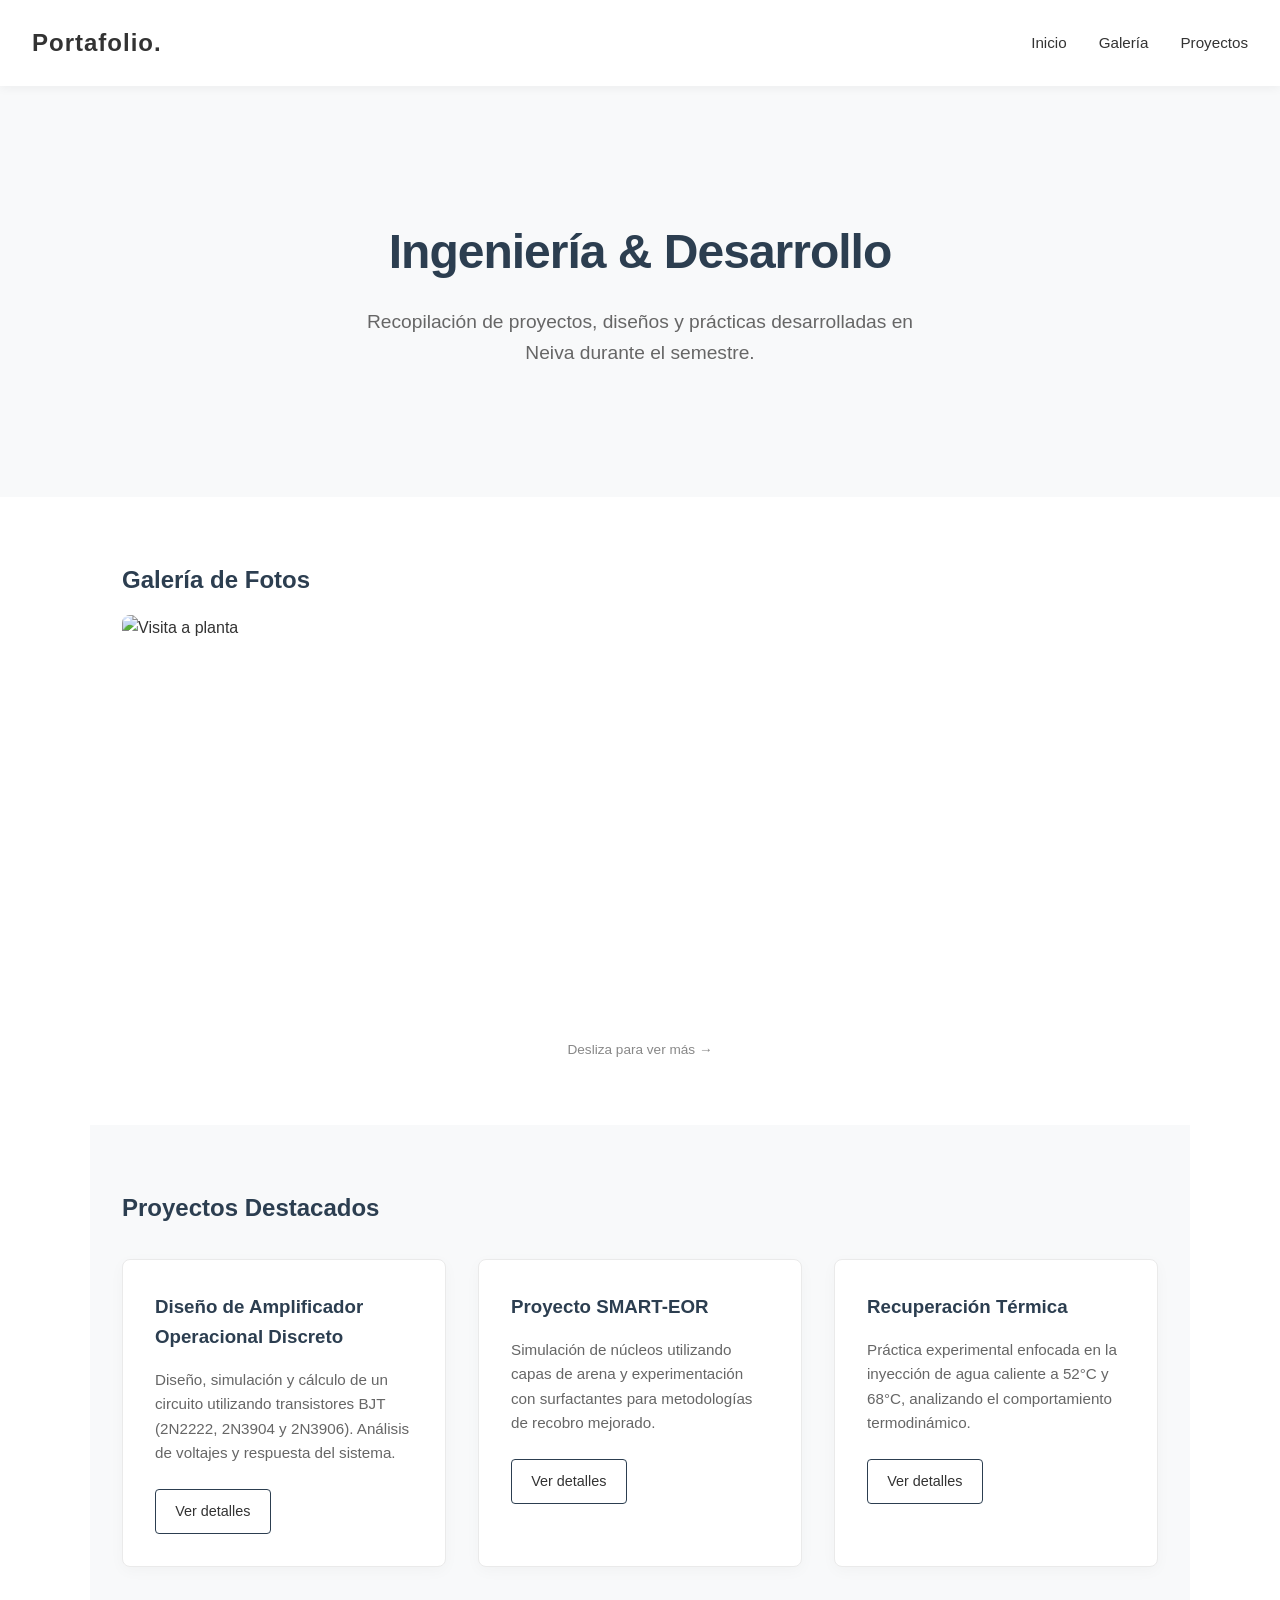
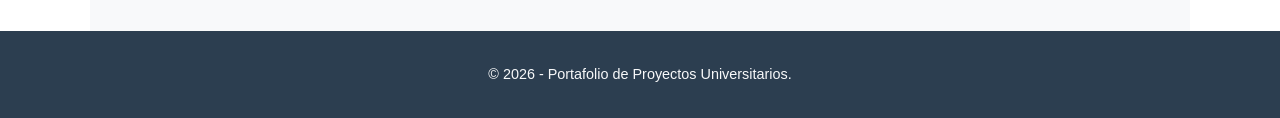
==== index.html @ 9fe30638 "Add files via upload" ====
<!DOCTYPE html>
<html lang="es">
<head>
    <meta charset="UTF-8">
    <meta name="viewport" content="width=device-width, initial-scale=1.0">
    <title>Portafolio Semestral</title>
    <link rel="stylesheet" href="style.css">
</head>
<body>

    <nav class="navbar">
        <div class="logo">Portafolio.</div>
        <ul class="nav-links">
            <li><a href="#inicio">Inicio</a></li>
            <li><a href="#galeria">Galería</a></li>
            <li><a href="#proyectos">Proyectos</a></li>
        </ul>
    </nav>

    <header id="inicio" class="hero">
        <h1>Ingeniería & Desarrollo</h1>
        <p>Recopilación de proyectos, diseños y prácticas desarrolladas en Neiva durante el semestre.</p>
    </header>

    <section id="galeria" class="section container">
        <h2>Galería de Fotos</h2>
        <div class="carousel">
            <div class="carousel-item">
                <img src="https://via.placeholder.com/800x400?text=Visita+Planta+El+Recreo" alt="Visita a planta">
            </div>
            <div class="carousel-item">
                <img src="https://via.placeholder.com/800x400?text=Laboratorio+EOR" alt="Trabajo en laboratorio">
            </div>
            <div class="carousel-item">
                <img src="https://via.placeholder.com/800x400?text=Circuitos+BJT" alt="Diseño de circuitos">
            </div>
        </div>
        <p class="carousel-hint">Desliza para ver más &rarr;</p>
    </section>

    <section id="proyectos" class="section container bg-light">
        <h2>Proyectos Destacados</h2>
        <div class="grid">
            
            <article class="card">
                <h3>Diseño de Amplificador Operacional Discreto</h3>
                <p>Diseño, simulación y cálculo de un circuito utilizando transistores BJT (2N2222, 2N3904 y 2N3906). Análisis de voltajes y respuesta del sistema.</p>
                <a href="#" class="btn">Ver detalles</a>
            </article>

            <article class="card">
                <h3>Proyecto SMART-EOR</h3>
                <p>Simulación de núcleos utilizando capas de arena y experimentación con surfactantes para metodologías de recobro mejorado.</p>
                <a href="#" class="btn">Ver detalles</a>
            </article>

            <article class="card">
                <h3>Recuperación Térmica</h3>
                <p>Práctica experimental enfocada en la inyección de agua caliente a 52°C y 68°C, analizando el comportamiento termodinámico.</p>
                <a href="#" class="btn">Ver detalles</a>
            </article>

        </div>
    </section>

    <footer>
        <p>&copy; 2026 - Portafolio de Proyectos Universitarios.</p>
    </footer>

</body>
</html>
---- style.css ----
/* Variables y Reseteo básico */
:root {
    --primary-color: #2c3e50;
    --text-color: #333;
    --bg-color: #ffffff;
    --bg-light: #f8f9fa;
    --accent-color: #3498db;
}

* {
    margin: 0;
    padding: 0;
    box-sizing: border-box;
}

body {
    font-family: 'Segoe UI', Roboto, Helvetica, Arial, sans-serif;
    color: var(--text-color);
    background-color: var(--bg-color);
    line-height: 1.6;
}

/* Tipografía minimalista */
h1, h2, h3 {
    font-weight: 600;
    color: var(--primary-color);
    margin-bottom: 1rem;
}

a {
    text-decoration: none;
    color: inherit;
}

.container {
    max-width: 1100px;
    margin: 0 auto;
    padding: 4rem 2rem;
}

.section {
    padding: 4rem 2rem;
}

.bg-light {
    background-color: var(--bg-light);
}

/* Navbar */
.navbar {
    display: flex;
    justify-content: space-between;
    align-items: center;
    padding: 1.5rem 2rem;
    background-color: var(--bg-color);
    box-shadow: 0 2px 10px rgba(0,0,0,0.05);
    position: sticky;
    top: 0;
    z-index: 1000;
}

.logo {
    font-size: 1.5rem;
    font-weight: bold;
    letter-spacing: 1px;
}

.nav-links {
    list-style: none;
    display: flex;
    gap: 2rem;
}

.nav-links a {
    font-size: 0.95rem;
    transition: color 0.3s ease;
}

.nav-links a:hover {
    color: var(--accent-color);
}

/* Hero Section */
.hero {
    text-align: center;
    padding: 8rem 2rem;
    background-color: var(--bg-light);
}

.hero h1 {
    font-size: 3rem;
    letter-spacing: -1px;
}

.hero p {
    font-size: 1.2rem;
    max-width: 600px;
    margin: 0 auto;
    color: #666;
}

/* Carrusel Horizontal (Solo CSS) */
.carousel {
    display: flex;
    overflow-x: auto;
    scroll-snap-type: x mandatory;
    gap: 1rem;
    padding-bottom: 1rem;
    /* Ocultar barra de scroll en navegadores Webkit */
    scrollbar-width: none; 
}

.carousel::-webkit-scrollbar {
    display: none;
}

.carousel-item {
    flex: 0 0 100%;
    scroll-snap-align: center;
    border-radius: 8px;
    overflow: hidden;
}

.carousel-item img {
    width: 100%;
    height: 400px;
    object-fit: cover;
    display: block;
}

.carousel-hint {
    text-align: center;
    font-size: 0.85rem;
    color: #888;
    margin-top: 0.5rem;
}

/* Grid de Proyectos */
.grid {
    display: grid;
    grid-template-columns: repeat(auto-fit, minmax(300px, 1fr));
    gap: 2rem;
    margin-top: 2rem;
}

.card {
    background-color: var(--bg-color);
    padding: 2rem;
    border-radius: 8px;
    box-shadow: 0 4px 15px rgba(0,0,0,0.03);
    border: 1px solid #eaeaea;
    transition: transform 0.3s ease;
}

.card:hover {
    transform: translateY(-5px);
}

.card p {
    color: #666;
    margin-bottom: 1.5rem;
    font-size: 0.95rem;
}

/* Botones */
.btn {
    display: inline-block;
    padding: 0.6rem 1.2rem;
    border: 1px solid var(--primary-color);
    border-radius: 4px;
    font-size: 0.9rem;
    transition: all 0.3s ease;
}

.btn:hover {
    background-color: var(--primary-color);
    color: var(--bg-color);
}

/* Footer */
footer {
    text-align: center;
    padding: 2rem;
    background-color: var(--primary-color);
    color: var(--bg-light);
    font-size: 0.9rem;
}

/* Responsividad para móviles */
@media (max-width: 768px) {
    .navbar {
        flex-direction: column;
        gap: 1rem;
    }
    .hero h1 {
        font-size: 2.2rem;
    }
    .carousel-item img {
        height: 250px;
    }
}
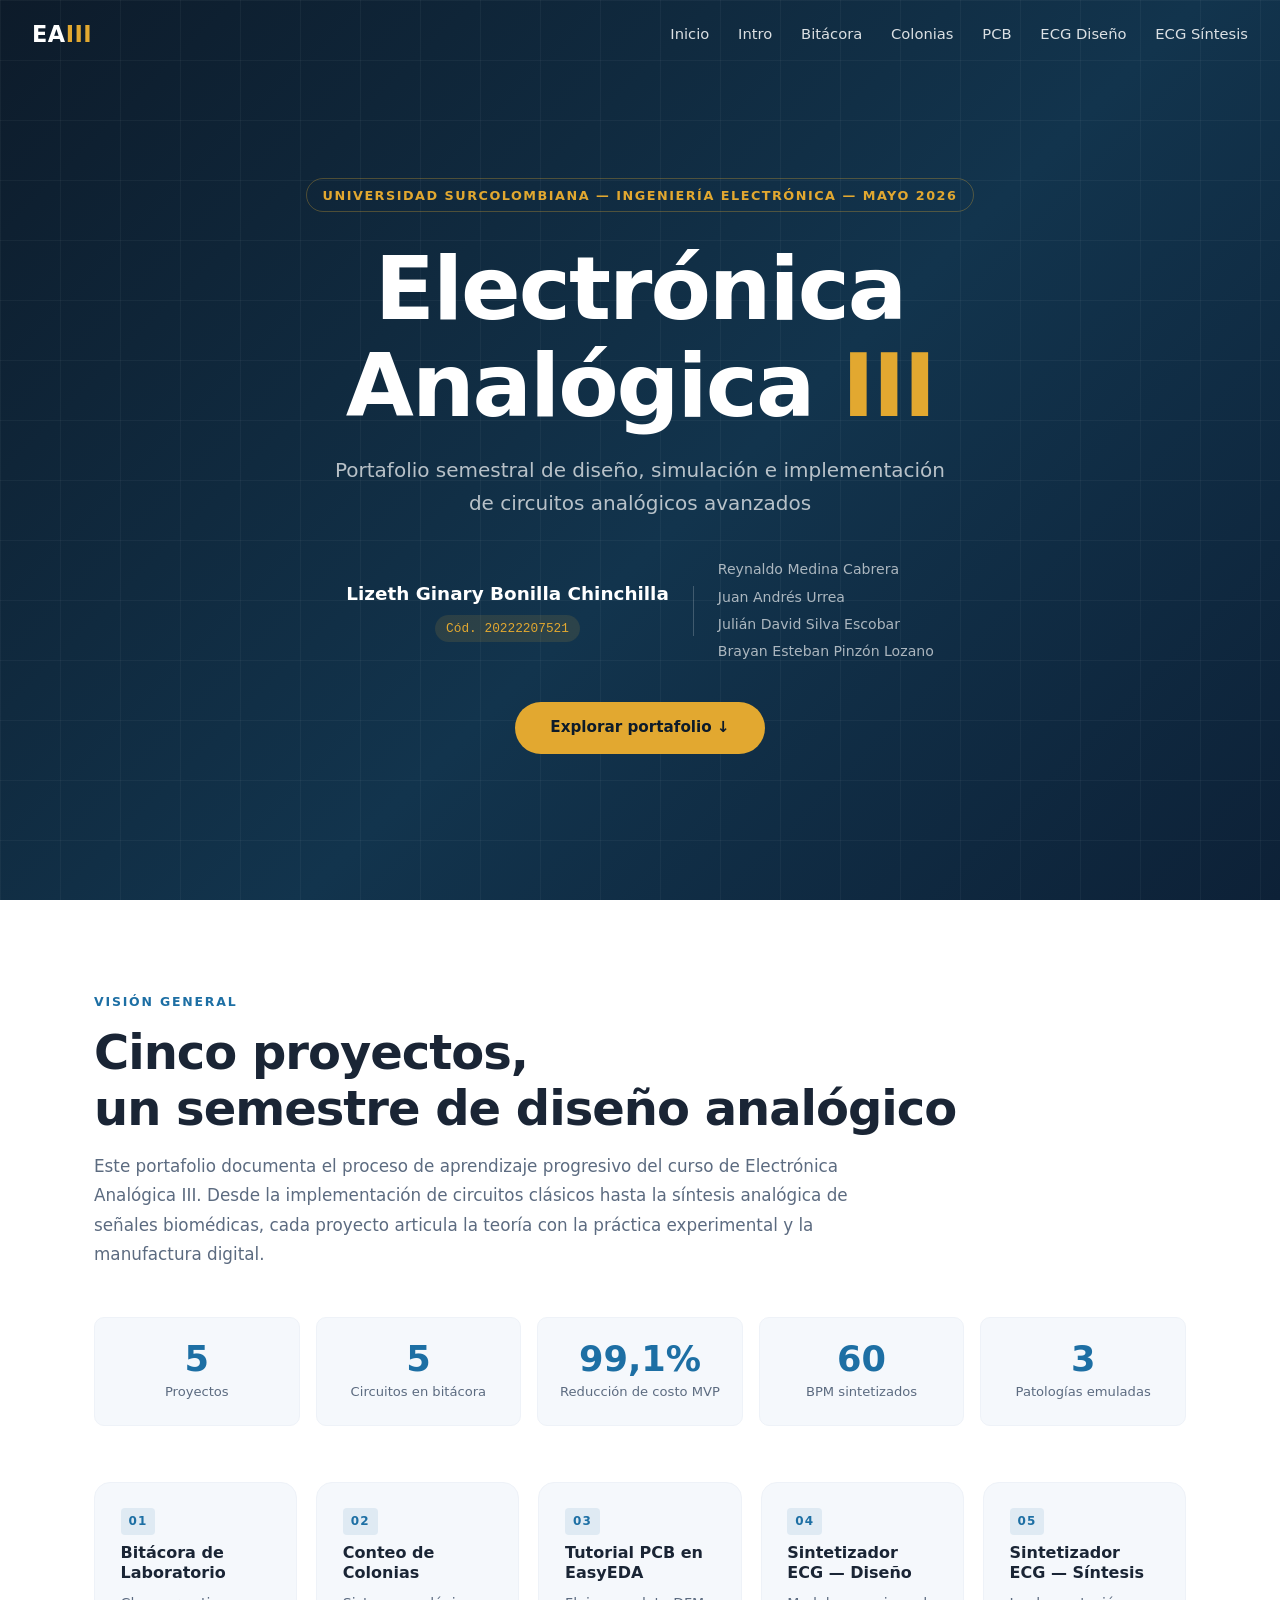
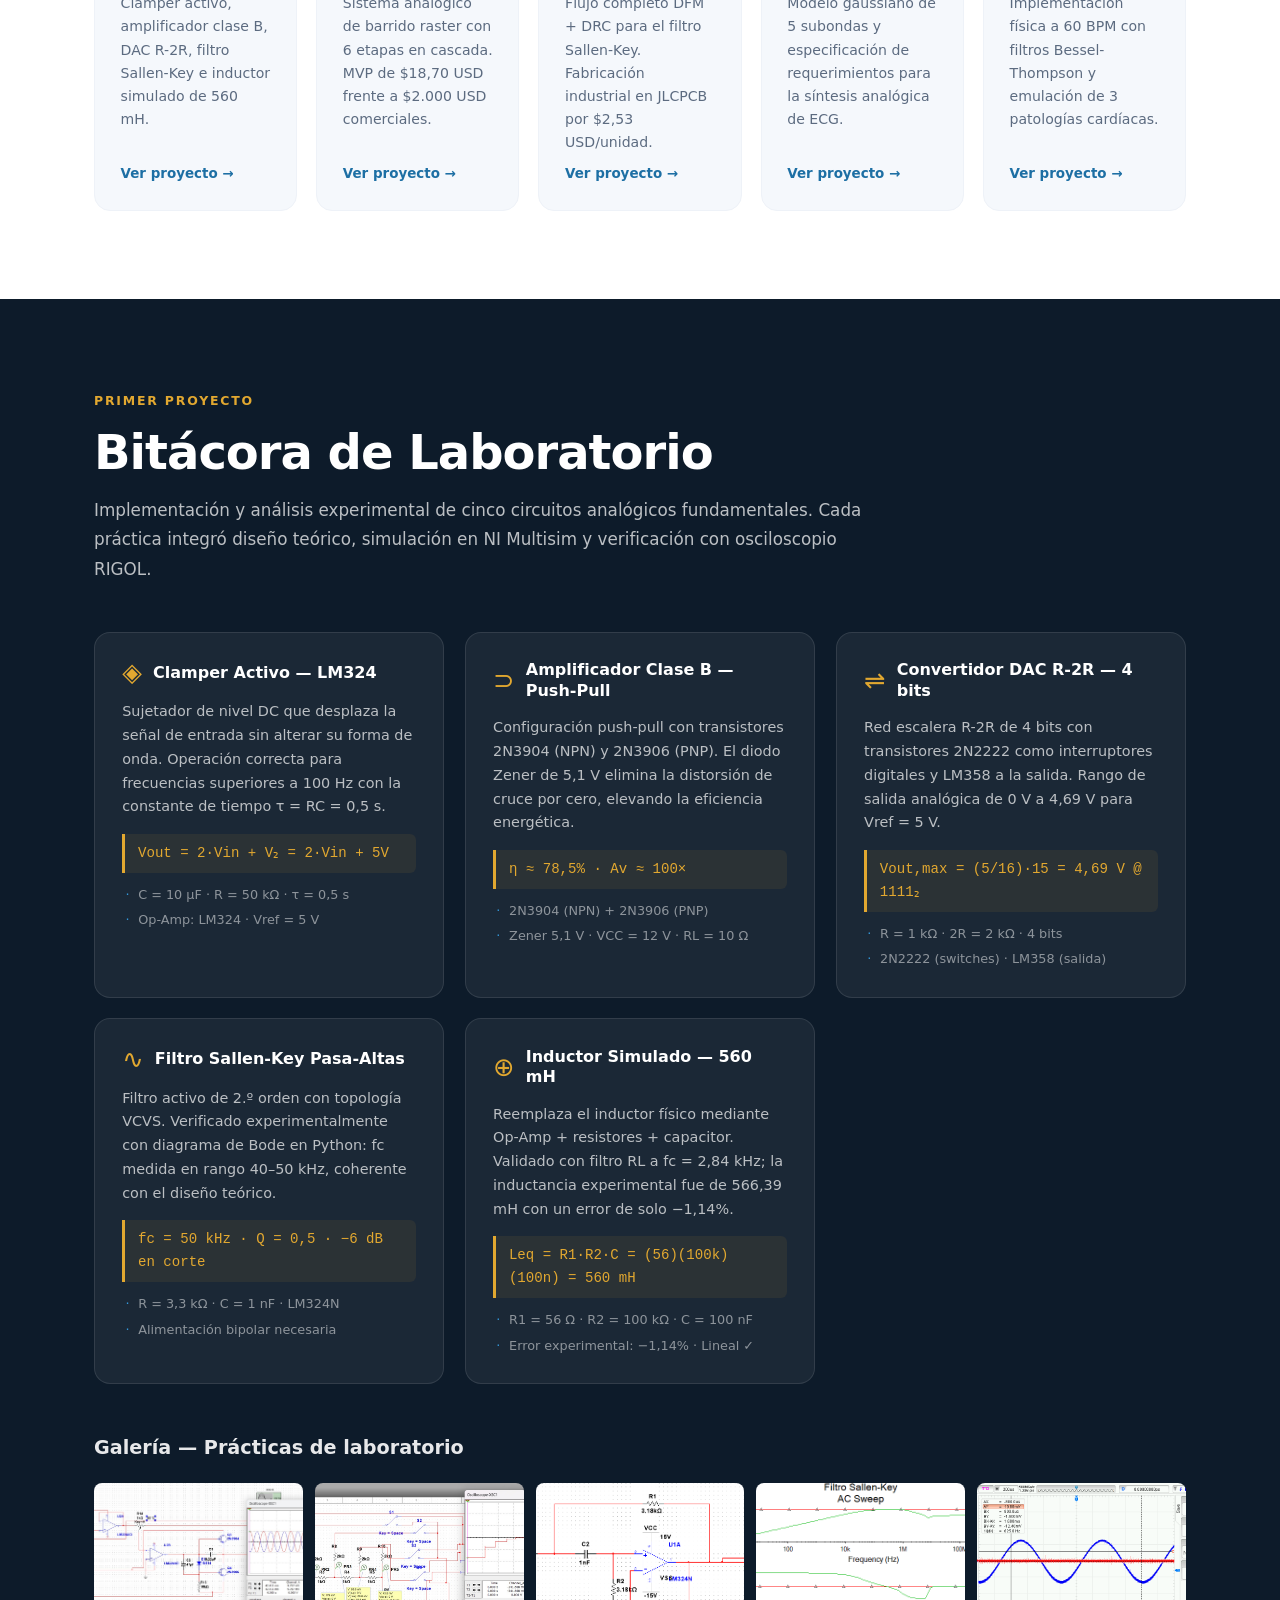
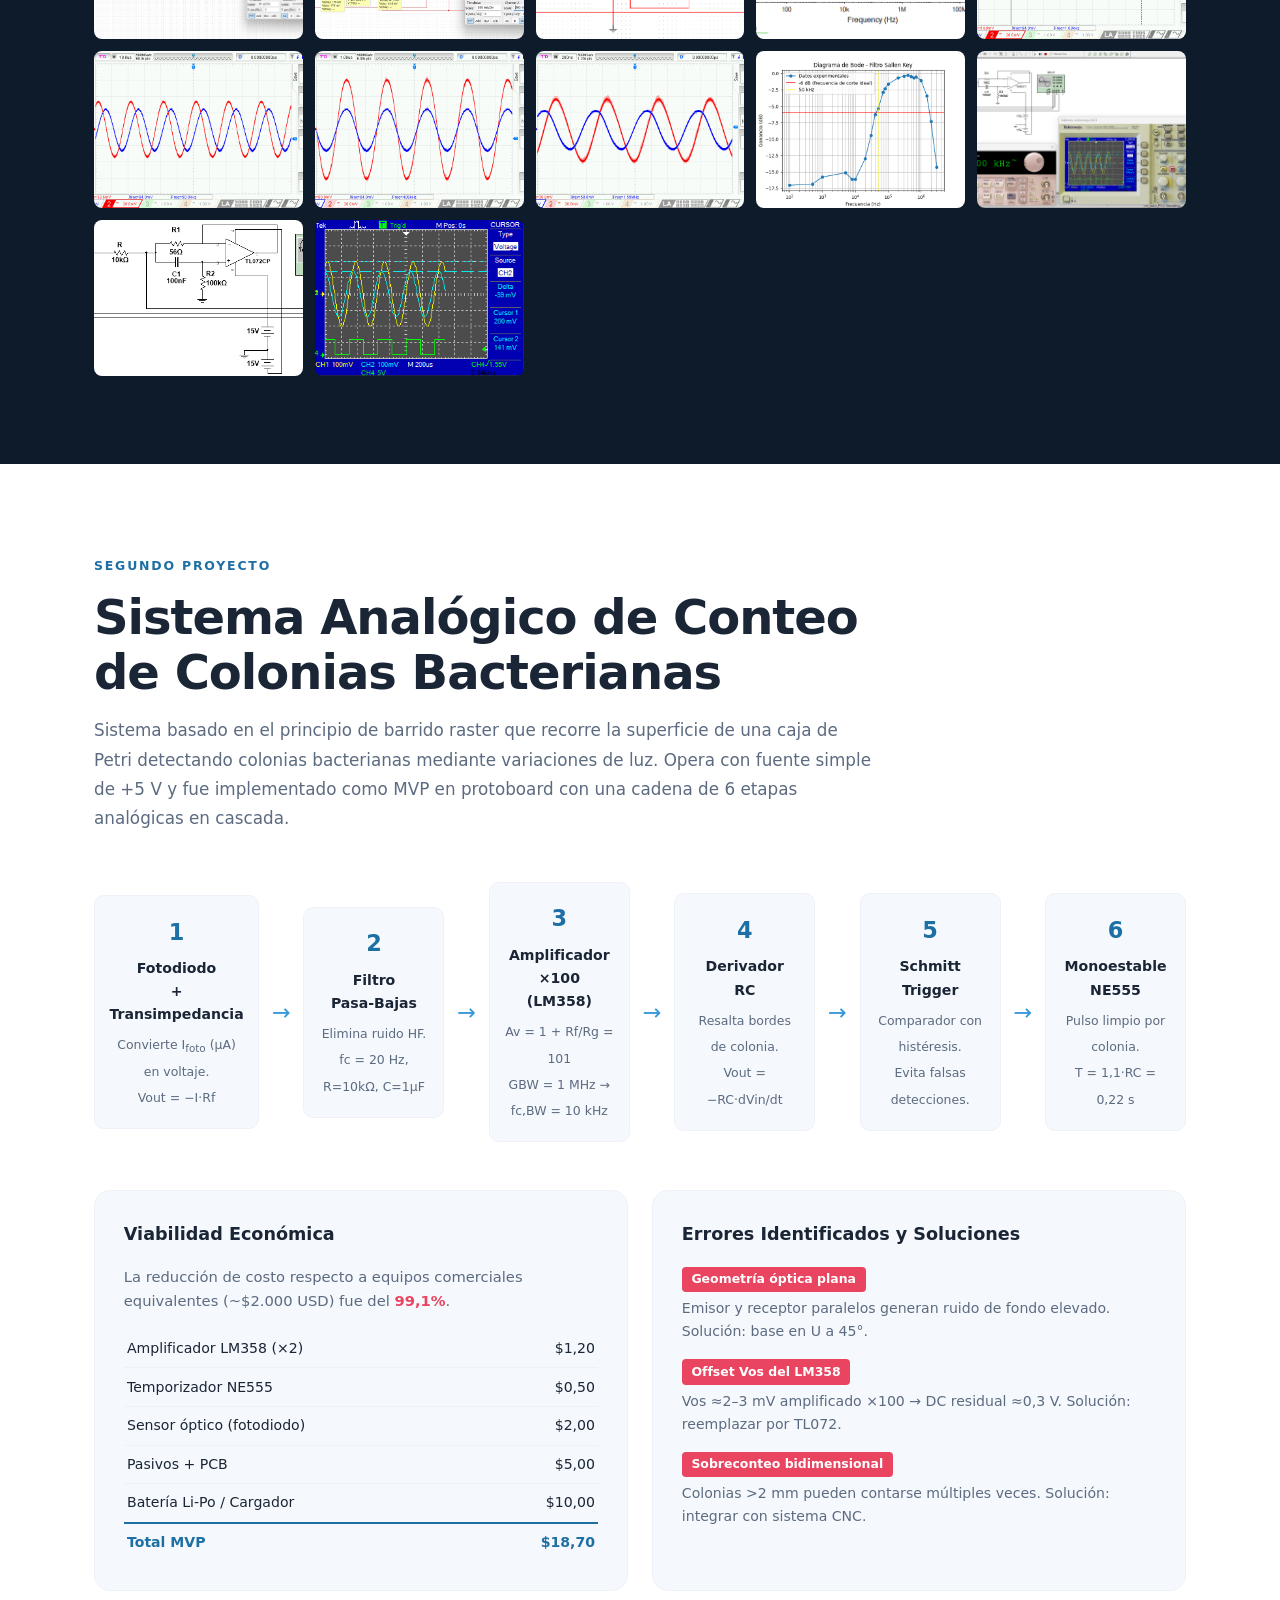
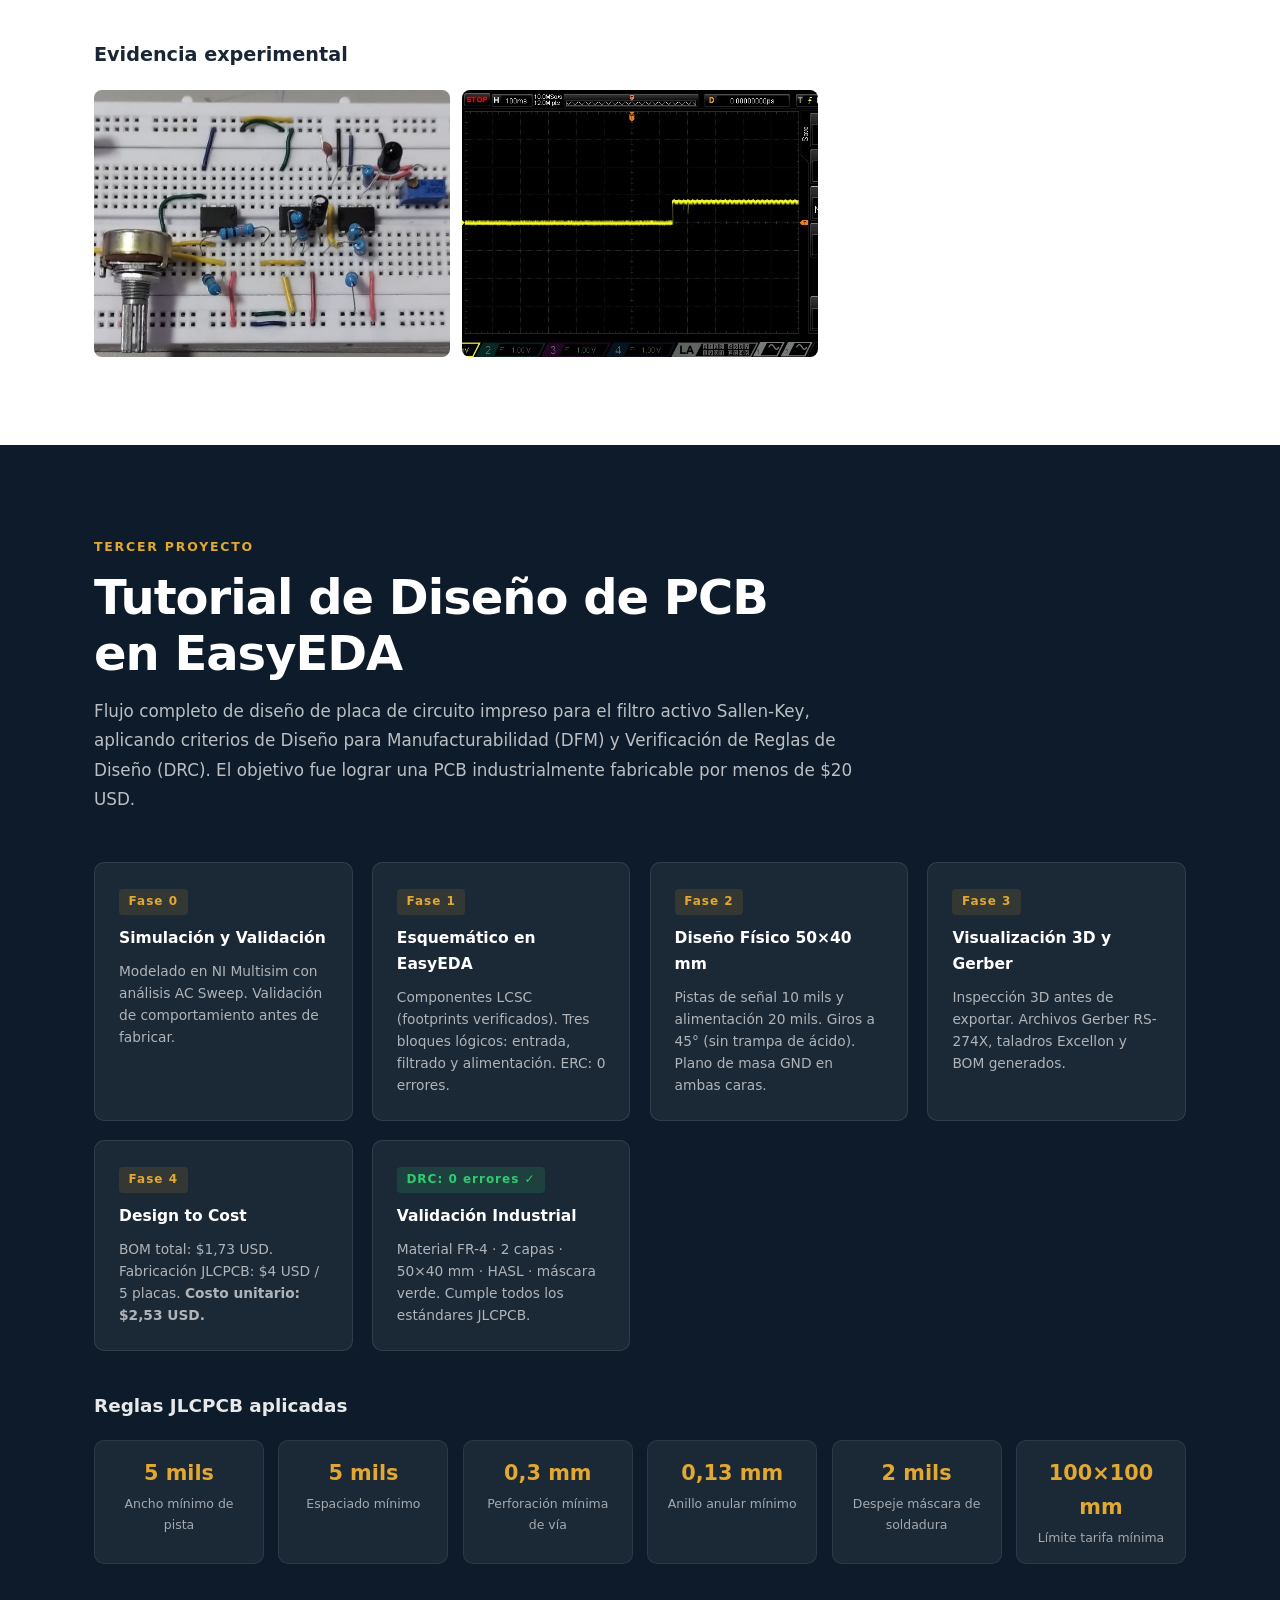
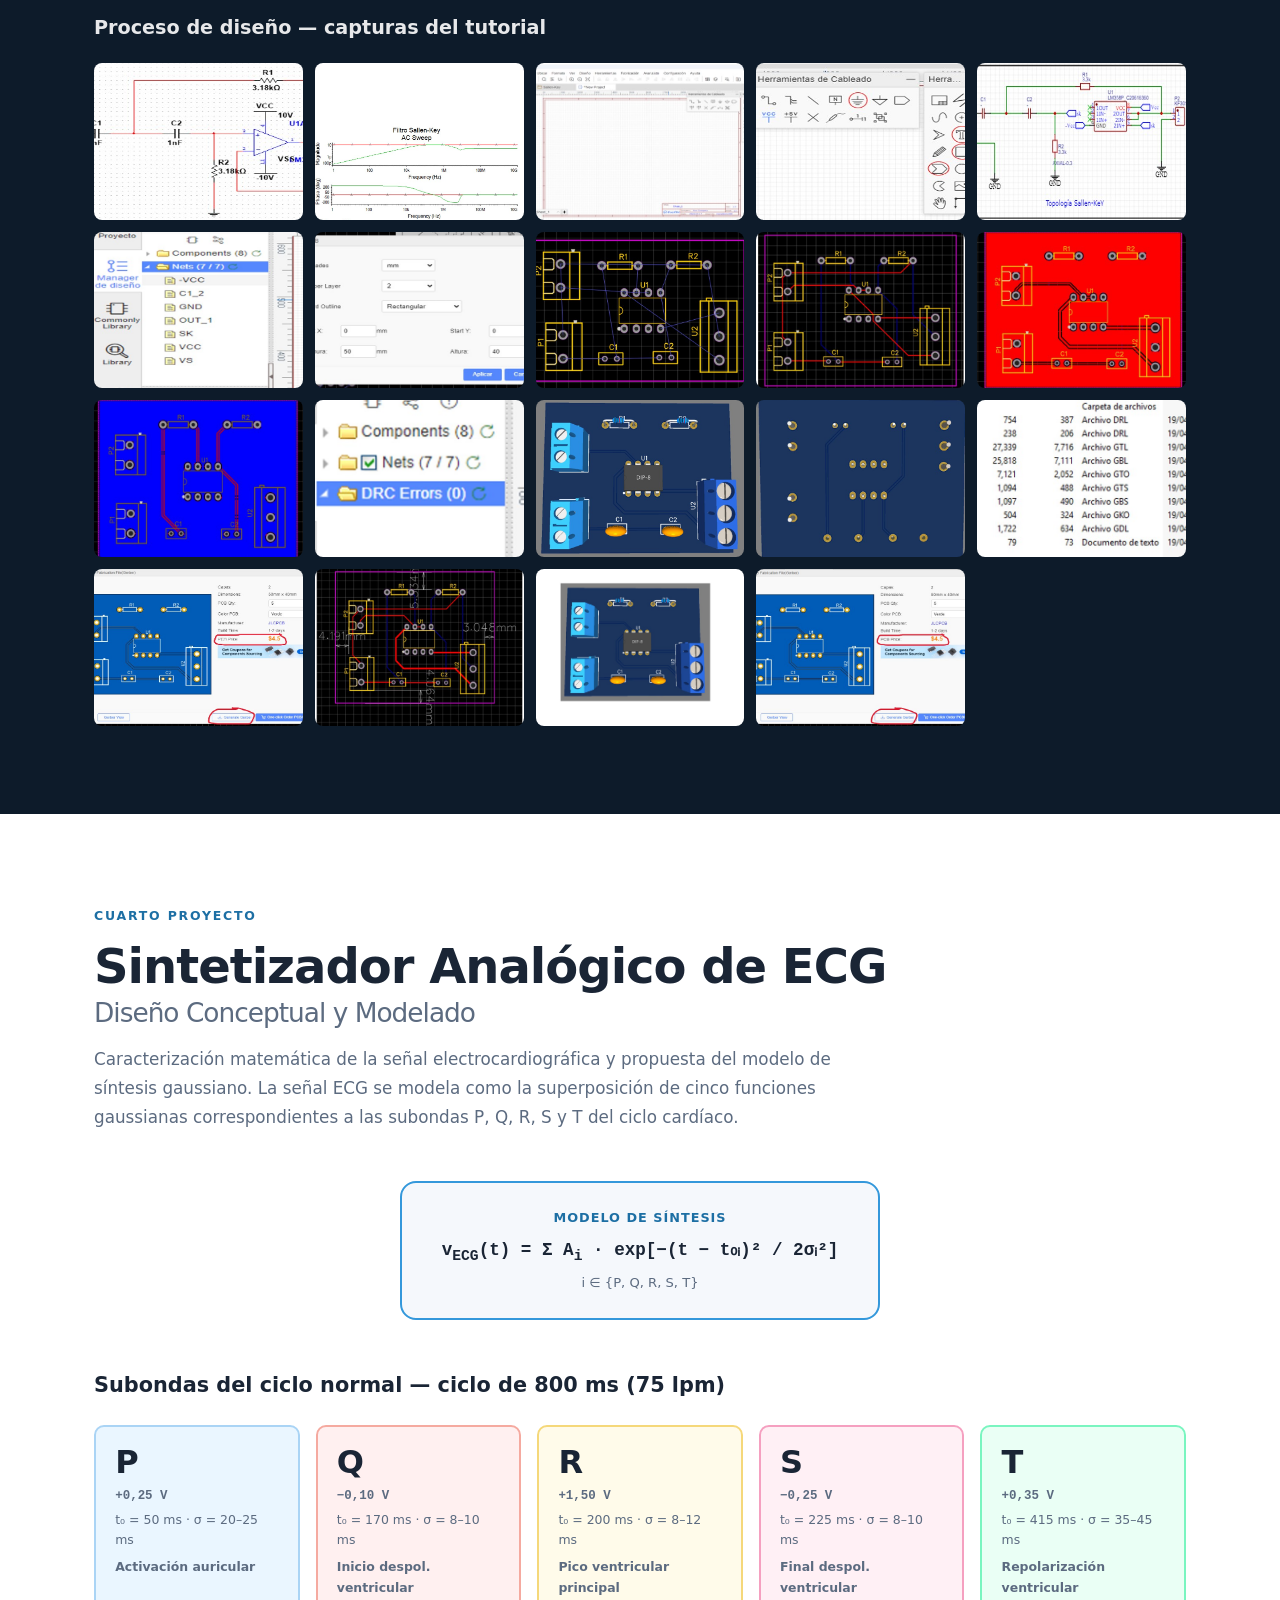
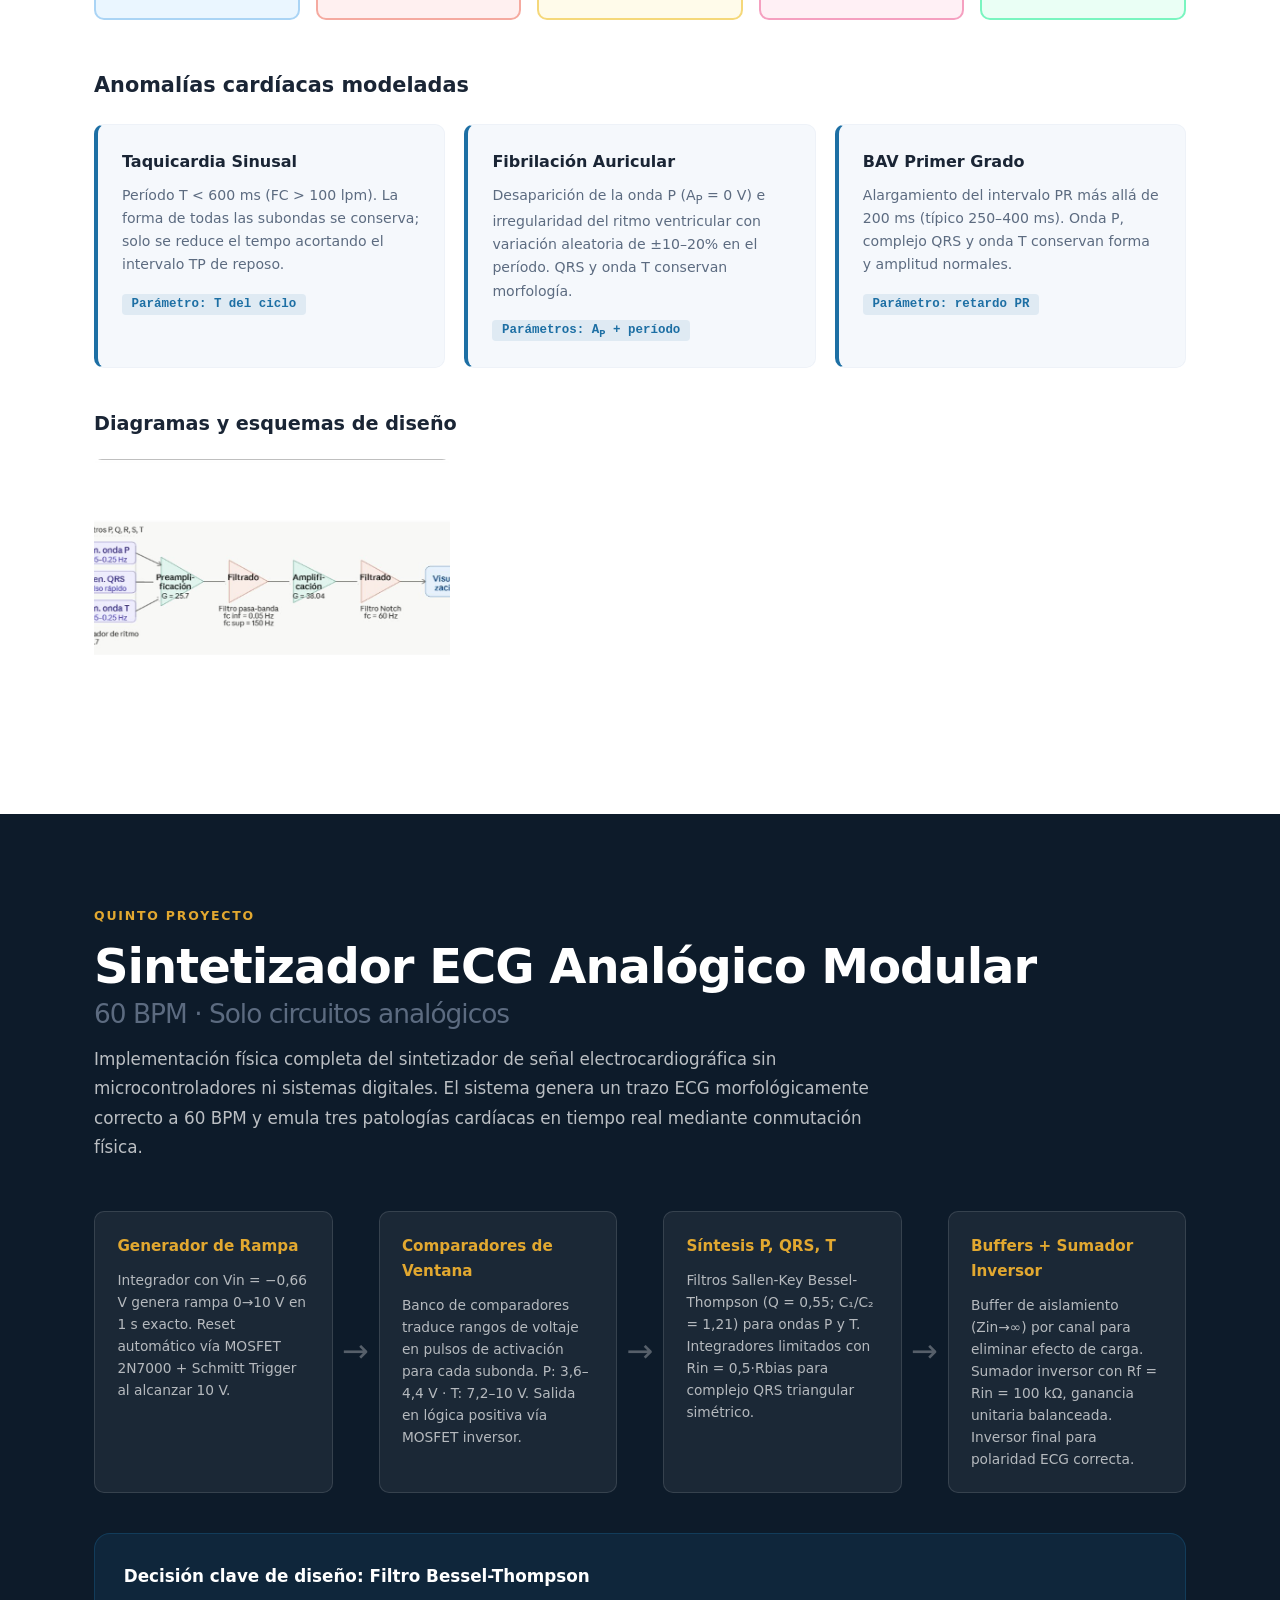
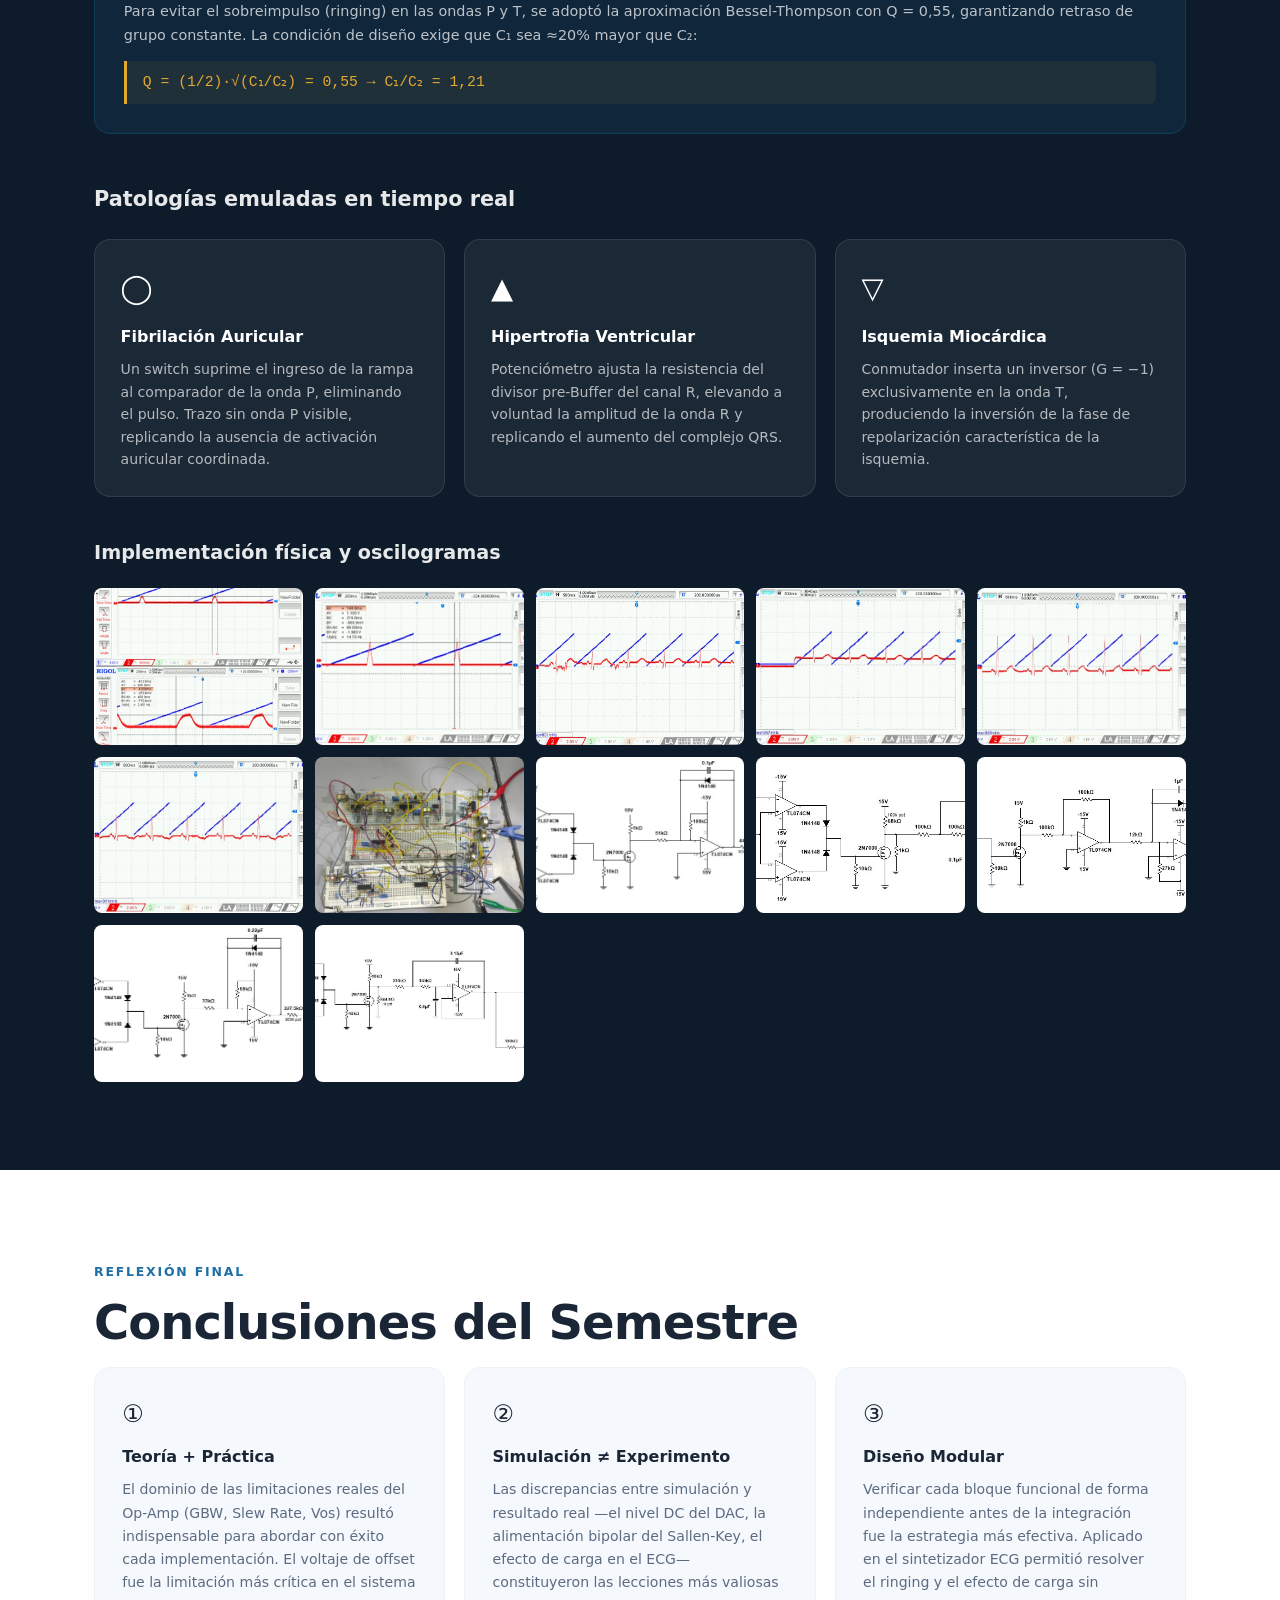
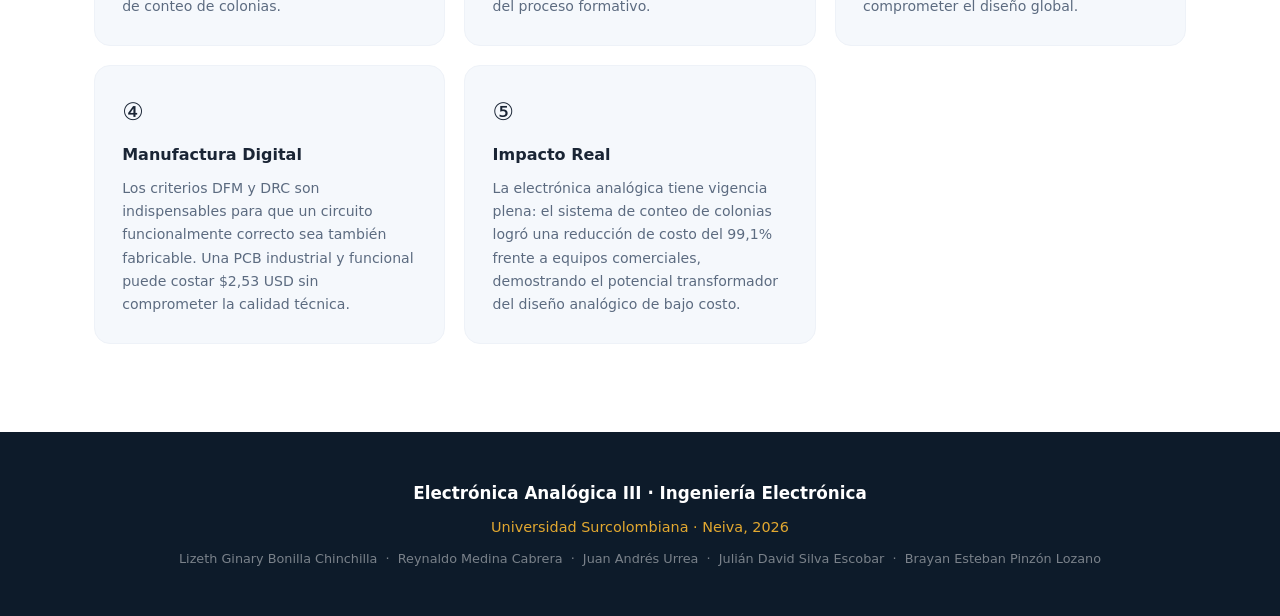
==== commit e6c19702: "Add files via upload" ====
--- a/index.html
+++ b/index.html
@@ -1,71 +1,659 @@
-<!DOCTYPE html>
-<html lang="es">
-<head>
-    <meta charset="UTF-8">
-    <meta name="viewport" content="width=device-width, initial-scale=1.0">
-    <title>Portafolio Semestral</title>
-    <link rel="stylesheet" href="style.css">
-</head>
-<body>
-
-    <nav class="navbar">
-        <div class="logo">Portafolio.</div>
-        <ul class="nav-links">
-            <li><a href="#inicio">Inicio</a></li>
-            <li><a href="#galeria">Galería</a></li>
-            <li><a href="#proyectos">Proyectos</a></li>
-        </ul>
-    </nav>
-
-    <header id="inicio" class="hero">
-        <h1>Ingeniería & Desarrollo</h1>
-        <p>Recopilación de proyectos, diseños y prácticas desarrolladas en Neiva durante el semestre.</p>
-    </header>
-
-    <section id="galeria" class="section container">
-        <h2>Galería de Fotos</h2>
-        <div class="carousel">
-            <div class="carousel-item">
-                <img src="https://via.placeholder.com/800x400?text=Visita+Planta+El+Recreo" alt="Visita a planta">
-            </div>
-            <div class="carousel-item">
-                <img src="https://via.placeholder.com/800x400?text=Laboratorio+EOR" alt="Trabajo en laboratorio">
-            </div>
-            <div class="carousel-item">
-                <img src="https://via.placeholder.com/800x400?text=Circuitos+BJT" alt="Diseño de circuitos">
-            </div>
-        </div>
-        <p class="carousel-hint">Desliza para ver más &rarr;</p>
-    </section>
-
-    <section id="proyectos" class="section container bg-light">
-        <h2>Proyectos Destacados</h2>
-        <div class="grid">
-            
-            <article class="card">
-                <h3>Diseño de Amplificador Operacional Discreto</h3>
-                <p>Diseño, simulación y cálculo de un circuito utilizando transistores BJT (2N2222, 2N3904 y 2N3906). Análisis de voltajes y respuesta del sistema.</p>
-                <a href="#" class="btn">Ver detalles</a>
-            </article>
-
-            <article class="card">
-                <h3>Proyecto SMART-EOR</h3>
-                <p>Simulación de núcleos utilizando capas de arena y experimentación con surfactantes para metodologías de recobro mejorado.</p>
-                <a href="#" class="btn">Ver detalles</a>
-            </article>
-
-            <article class="card">
-                <h3>Recuperación Térmica</h3>
-                <p>Práctica experimental enfocada en la inyección de agua caliente a 52°C y 68°C, analizando el comportamiento termodinámico.</p>
-                <a href="#" class="btn">Ver detalles</a>
-            </article>
-
-        </div>
-    </section>
-
-    <footer>
-        <p>&copy; 2026 - Portafolio de Proyectos Universitarios.</p>
-    </footer>
-
-</body>
-</html>
+<!DOCTYPE html>
+<html lang="es">
+<head>
+    <meta charset="UTF-8">
+    <meta name="viewport" content="width=device-width, initial-scale=1.0">
+    <title>Portafolio EA-III · Lizeth Bonilla · USCO 2026</title>
+    <link rel="stylesheet" href="style.css">
+</head>
+<body>
+
+    <!-- ──────────── NAVBAR ──────────── -->
+    <nav class="navbar" id="navbar">
+        <div class="nav-brand">EA<span>III</span></div>
+        <ul class="nav-links" id="navLinks">
+            <li><a href="#inicio">Inicio</a></li>
+            <li><a href="#intro">Intro</a></li>
+            <li><a href="#p1">Bitácora</a></li>
+            <li><a href="#p2">Colonias</a></li>
+            <li><a href="#p3">PCB</a></li>
+            <li><a href="#p4">ECG Diseño</a></li>
+            <li><a href="#p5">ECG Síntesis</a></li>
+        </ul>
+        <button class="nav-toggle" id="navToggle" aria-label="Menú">
+            <span></span><span></span><span></span>
+        </button>
+    </nav>
+
+    <!-- ──────────── HERO ──────────── -->
+    <header id="inicio" class="hero">
+        <div class="hero-grid-bg"></div>
+        <div class="hero-content">
+            <span class="hero-badge">Universidad Surcolombiana &mdash; Ingeniería Electrónica &mdash; Mayo 2026</span>
+            <h1 class="hero-title">Electrónica<br>Analógica <em>III</em></h1>
+            <p class="hero-sub">Portafolio semestral de diseño, simulación e implementación de circuitos analógicos avanzados</p>
+            <div class="hero-info">
+                <div class="hero-student">
+                    <strong>Lizeth Ginary Bonilla Chinchilla</strong>
+                    <span class="hero-code">Cód. 20222207521</span>
+                </div>
+                <div class="hero-sep"></div>
+                <ul class="hero-team">
+                    <li>Reynaldo Medina Cabrera</li>
+                    <li>Juan Andrés Urrea</li>
+                    <li>Julián David Silva Escobar</li>
+                    <li>Brayan Esteban Pinzón Lozano</li>
+                </ul>
+            </div>
+            <a href="#intro" class="hero-btn">Explorar portafolio ↓</a>
+        </div>
+    </header>
+
+    <!-- ──────────── INTRODUCCIÓN ──────────── -->
+    <section id="intro" class="section">
+        <div class="container">
+            <span class="tag">Visión general</span>
+            <h2 class="section-title">Cinco proyectos,<br>un semestre de diseño analógico</h2>
+            <p class="section-desc">Este portafolio documenta el proceso de aprendizaje progresivo del curso de Electrónica Analógica III. Desde la implementación de circuitos clásicos hasta la síntesis analógica de señales biomédicas, cada proyecto articula la teoría con la práctica experimental y la manufactura digital.</p>
+
+            <div class="stats-row">
+                <div class="stat-item">
+                    <span class="stat-n">5</span>
+                    <span class="stat-l">Proyectos</span>
+                </div>
+                <div class="stat-item">
+                    <span class="stat-n">5</span>
+                    <span class="stat-l">Circuitos en bitácora</span>
+                </div>
+                <div class="stat-item">
+                    <span class="stat-n">99,1%</span>
+                    <span class="stat-l">Reducción de costo MVP</span>
+                </div>
+                <div class="stat-item">
+                    <span class="stat-n">60</span>
+                    <span class="stat-l">BPM sintetizados</span>
+                </div>
+                <div class="stat-item">
+                    <span class="stat-n">3</span>
+                    <span class="stat-l">Patologías emuladas</span>
+                </div>
+            </div>
+
+            <div class="index-grid">
+                <div class="index-card">
+                    <span class="ic-num">01</span>
+                    <h3>Bitácora de Laboratorio</h3>
+                    <p>Clamper activo, amplificador clase B, DAC R-2R, filtro Sallen-Key e inductor simulado de 560 mH.</p>
+                    <a href="#p1" class="ic-link">Ver proyecto →</a>
+                </div>
+                <div class="index-card">
+                    <span class="ic-num">02</span>
+                    <h3>Conteo de Colonias</h3>
+                    <p>Sistema analógico de barrido raster con 6 etapas en cascada. MVP de $18,70 USD frente a $2.000 USD comerciales.</p>
+                    <a href="#p2" class="ic-link">Ver proyecto →</a>
+                </div>
+                <div class="index-card">
+                    <span class="ic-num">03</span>
+                    <h3>Tutorial PCB en EasyEDA</h3>
+                    <p>Flujo completo DFM + DRC para el filtro Sallen-Key. Fabricación industrial en JLCPCB por $2,53 USD/unidad.</p>
+                    <a href="#p3" class="ic-link">Ver proyecto →</a>
+                </div>
+                <div class="index-card">
+                    <span class="ic-num">04</span>
+                    <h3>Sintetizador ECG — Diseño</h3>
+                    <p>Modelo gaussiano de 5 subondas y especificación de requerimientos para la síntesis analógica de ECG.</p>
+                    <a href="#p4" class="ic-link">Ver proyecto →</a>
+                </div>
+                <div class="index-card">
+                    <span class="ic-num">05</span>
+                    <h3>Sintetizador ECG — Síntesis</h3>
+                    <p>Implementación física a 60 BPM con filtros Bessel-Thompson y emulación de 3 patologías cardíacas.</p>
+                    <a href="#p5" class="ic-link">Ver proyecto →</a>
+                </div>
+            </div>
+        </div>
+    </section>
+
+    <!-- ──────────── P1: BITÁCORA ──────────── -->
+    <section id="p1" class="section section-dark">
+        <div class="container">
+            <span class="tag tag-light">Primer proyecto</span>
+            <h2 class="section-title">Bitácora de Laboratorio</h2>
+            <p class="section-desc">Implementación y análisis experimental de cinco circuitos analógicos fundamentales. Cada práctica integró diseño teórico, simulación en NI Multisim y verificación con osciloscopio RIGOL.</p>
+
+            <div class="circuits-grid">
+                <div class="ccard">
+                    <div class="ccard-header">
+                        <span class="ccard-icon">◈</span>
+                        <h3>Clamper Activo — LM324</h3>
+                    </div>
+                    <p>Sujetador de nivel DC que desplaza la señal de entrada sin alterar su forma de onda. Operación correcta para frecuencias superiores a 100 Hz con la constante de tiempo τ = RC = 0,5 s.</p>
+                    <div class="ccard-formula">Vout = 2·Vin + V₂ = 2·Vin + 5V</div>
+                    <ul class="ccard-specs">
+                        <li>C = 10 µF · R = 50 kΩ · τ = 0,5 s</li>
+                        <li>Op-Amp: LM324 · Vref = 5 V</li>
+                    </ul>
+                </div>
+
+                <div class="ccard">
+                    <div class="ccard-header">
+                        <span class="ccard-icon">⊃</span>
+                        <h3>Amplificador Clase B — Push-Pull</h3>
+                    </div>
+                    <p>Configuración push-pull con transistores 2N3904 (NPN) y 2N3906 (PNP). El diodo Zener de 5,1 V elimina la distorsión de cruce por cero, elevando la eficiencia energética.</p>
+                    <div class="ccard-formula">η ≈ 78,5% · Av ≈ 100×</div>
+                    <ul class="ccard-specs">
+                        <li>2N3904 (NPN) + 2N3906 (PNP)</li>
+                        <li>Zener 5,1 V · VCC = 12 V · RL = 10 Ω</li>
+                    </ul>
+                </div>
+
+                <div class="ccard">
+                    <div class="ccard-header">
+                        <span class="ccard-icon">⇌</span>
+                        <h3>Convertidor DAC R-2R — 4 bits</h3>
+                    </div>
+                    <p>Red escalera R-2R de 4 bits con transistores 2N2222 como interruptores digitales y LM358 a la salida. Rango de salida analógica de 0 V a 4,69 V para Vref = 5 V.</p>
+                    <div class="ccard-formula">Vout,max = (5/16)·15 = 4,69 V @ 1111₂</div>
+                    <ul class="ccard-specs">
+                        <li>R = 1 kΩ · 2R = 2 kΩ · 4 bits</li>
+                        <li>2N2222 (switches) · LM358 (salida)</li>
+                    </ul>
+                </div>
+
+                <div class="ccard">
+                    <div class="ccard-header">
+                        <span class="ccard-icon">∿</span>
+                        <h3>Filtro Sallen-Key Pasa-Altas</h3>
+                    </div>
+                    <p>Filtro activo de 2.º orden con topología VCVS. Verificado experimentalmente con diagrama de Bode en Python: fc medida en rango 40–50 kHz, coherente con el diseño teórico.</p>
+                    <div class="ccard-formula">fc = 50 kHz · Q = 0,5 · −6 dB en corte</div>
+                    <ul class="ccard-specs">
+                        <li>R = 3,3 kΩ · C = 1 nF · LM324N</li>
+                        <li>Alimentación bipolar necesaria</li>
+                    </ul>
+                </div>
+
+                <div class="ccard">
+                    <div class="ccard-header">
+                        <span class="ccard-icon">⊕</span>
+                        <h3>Inductor Simulado — 560 mH</h3>
+                    </div>
+                    <p>Reemplaza el inductor físico mediante Op-Amp + resistores + capacitor. Validado con filtro RL a fc = 2,84 kHz; la inductancia experimental fue de 566,39 mH con un error de solo −1,14%.</p>
+                    <div class="ccard-formula">Leq = R1·R2·C = (56)(100k)(100n) = 560 mH</div>
+                    <ul class="ccard-specs">
+                        <li>R1 = 56 Ω · R2 = 100 kΩ · C = 100 nF</li>
+                        <li>Error experimental: −1,14% · Lineal ✓</li>
+                    </ul>
+                </div>
+            </div>
+
+            <h3 class="gallery-heading">Galería — Prácticas de laboratorio</h3>
+            <div class="gallery-grid" id="gallery-p1">
+                <img src="Fotos/P1/Figura1.jpeg" alt="Figura 1">
+                <img src="Fotos/P1/Figura2.jpeg" alt="Figura 2">
+                <img src="Fotos/P1/Figura3.png" alt="Figura 3">
+                <img src="Fotos/P1/Figura4.png" alt="Figura 4">
+                <img src="Fotos/P1/Figura5.png" alt="Figura 5">
+                <img src="Fotos/P1/Figura6.png" alt="Figura 6">
+                <img src="Fotos/P1/Figura7.png" alt="Figura 7">
+                <img src="Fotos/P1/Figura8.png" alt="Figura 8">
+                <img src="Fotos/P1/Figura9.png" alt="Figura 9">
+                <img src="Fotos/P1/Figura10.png" alt="Figura 10">
+                <img src="Fotos/P1/Figura11.png" alt="Figura 11">
+                <img src="Fotos/P1/Figura12.png" alt="Figura 12">
+            </div>
+        </div>
+    </section>
+
+    <!-- ──────────── P2: CONTEO DE COLONIAS ──────────── -->
+    <section id="p2" class="section">
+        <div class="container">
+            <span class="tag">Segundo proyecto</span>
+            <h2 class="section-title">Sistema Analógico de Conteo<br>de Colonias Bacterianas</h2>
+            <p class="section-desc">Sistema basado en el principio de barrido raster que recorre la superficie de una caja de Petri detectando colonias bacterianas mediante variaciones de luz. Opera con fuente simple de +5 V y fue implementado como MVP en protoboard con una cadena de 6 etapas analógicas en cascada.</p>
+
+            <div class="pipeline-row">
+                <div class="pl-step">
+                    <span class="pl-num">1</span>
+                    <strong>Fotodiodo<br>+ Transimpedancia</strong>
+                    <small>Convierte I<sub>foto</sub> (µA) en voltaje.<br>Vout = −I·Rf</small>
+                </div>
+                <div class="pl-arrow">→</div>
+                <div class="pl-step">
+                    <span class="pl-num">2</span>
+                    <strong>Filtro<br>Pasa-Bajas</strong>
+                    <small>Elimina ruido HF.<br>fc = 20 Hz, R=10kΩ, C=1µF</small>
+                </div>
+                <div class="pl-arrow">→</div>
+                <div class="pl-step">
+                    <span class="pl-num">3</span>
+                    <strong>Amplificador<br>×100 (LM358)</strong>
+                    <small>Av = 1 + Rf/Rg = 101<br>GBW = 1 MHz → fc,BW = 10 kHz</small>
+                </div>
+                <div class="pl-arrow">→</div>
+                <div class="pl-step">
+                    <span class="pl-num">4</span>
+                    <strong>Derivador<br>RC</strong>
+                    <small>Resalta bordes de colonia.<br>Vout = −RC·dVin/dt</small>
+                </div>
+                <div class="pl-arrow">→</div>
+                <div class="pl-step">
+                    <span class="pl-num">5</span>
+                    <strong>Schmitt<br>Trigger</strong>
+                    <small>Comparador con histéresis.<br>Evita falsas detecciones.</small>
+                </div>
+                <div class="pl-arrow">→</div>
+                <div class="pl-step">
+                    <span class="pl-num">6</span>
+                    <strong>Monoestable<br>NE555</strong>
+                    <small>Pulso limpio por colonia.<br>T = 1,1·RC = 0,22 s</small>
+                </div>
+            </div>
+
+            <div class="two-col">
+                <div class="cost-card">
+                    <h3>Viabilidad Económica</h3>
+                    <p>La reducción de costo respecto a equipos comerciales equivalentes (~$2.000 USD) fue del <strong class="highlight">99,1%</strong>.</p>
+                    <table class="cost-table">
+                        <tr><td>Amplificador LM358 (×2)</td><td>$1,20</td></tr>
+                        <tr><td>Temporizador NE555</td><td>$0,50</td></tr>
+                        <tr><td>Sensor óptico (fotodiodo)</td><td>$2,00</td></tr>
+                        <tr><td>Pasivos + PCB</td><td>$5,00</td></tr>
+                        <tr><td>Batería Li-Po / Cargador</td><td>$10,00</td></tr>
+                        <tr class="cost-total"><td><strong>Total MVP</strong></td><td><strong>$18,70</strong></td></tr>
+                    </table>
+                </div>
+                <div class="errors-card">
+                    <h3>Errores Identificados y Soluciones</h3>
+                    <div class="error-item">
+                        <span class="err-label">Geometría óptica plana</span>
+                        <p>Emisor y receptor paralelos generan ruido de fondo elevado. Solución: base en U a 45°.</p>
+                    </div>
+                    <div class="error-item">
+                        <span class="err-label">Offset Vos del LM358</span>
+                        <p>Vos ≈2–3 mV amplificado ×100 → DC residual ≈0,3 V. Solución: reemplazar por TL072.</p>
+                    </div>
+                    <div class="error-item">
+                        <span class="err-label">Sobreconteo bidimensional</span>
+                        <p>Colonias &gt;2 mm pueden contarse múltiples veces. Solución: integrar con sistema CNC.</p>
+                    </div>
+                </div>
+            </div>
+
+            <h3 class="gallery-heading">Evidencia experimental</h3>
+            <div class="gallery-grid gallery-sm">
+                <img src="Fotos/P2/Figura1.jpeg" alt="Figura 1 - Conteo de colonias">
+                <img src="Fotos/P2/Figura2.jpeg" alt="Figura 2 - Conteo de colonias">
+            </div>
+        </div>
+    </section>
+
+    <!-- ──────────── P3: PCB ──────────── -->
+    <section id="p3" class="section section-dark">
+        <div class="container">
+            <span class="tag tag-light">Tercer proyecto</span>
+            <h2 class="section-title">Tutorial de Diseño de PCB<br>en EasyEDA</h2>
+            <p class="section-desc">Flujo completo de diseño de placa de circuito impreso para el filtro activo Sallen-Key, aplicando criterios de Diseño para Manufacturabilidad (DFM) y Verificación de Reglas de Diseño (DRC). El objetivo fue lograr una PCB industrialmente fabricable por menos de $20 USD.</p>
+
+            <div class="phases-grid">
+                <div class="phase-card">
+                    <span class="phase-tag">Fase 0</span>
+                    <h4>Simulación y Validación</h4>
+                    <p>Modelado en NI Multisim con análisis AC Sweep. Validación de comportamiento antes de fabricar.</p>
+                </div>
+                <div class="phase-card">
+                    <span class="phase-tag">Fase 1</span>
+                    <h4>Esquemático en EasyEDA</h4>
+                    <p>Componentes LCSC (footprints verificados). Tres bloques lógicos: entrada, filtrado y alimentación. ERC: 0 errores.</p>
+                </div>
+                <div class="phase-card">
+                    <span class="phase-tag">Fase 2</span>
+                    <h4>Diseño Físico 50×40 mm</h4>
+                    <p>Pistas de señal 10 mils y alimentación 20 mils. Giros a 45° (sin trampa de ácido). Plano de masa GND en ambas caras.</p>
+                </div>
+                <div class="phase-card">
+                    <span class="phase-tag">Fase 3</span>
+                    <h4>Visualización 3D y Gerber</h4>
+                    <p>Inspección 3D antes de exportar. Archivos Gerber RS-274X, taladros Excellon y BOM generados.</p>
+                </div>
+                <div class="phase-card">
+                    <span class="phase-tag">Fase 4</span>
+                    <h4>Design to Cost</h4>
+                    <p>BOM total: $1,73 USD. Fabricación JLCPCB: $4 USD / 5 placas. <strong>Costo unitario: $2,53 USD.</strong></p>
+                </div>
+                <div class="phase-card">
+                    <span class="phase-tag phase-ok">DRC: 0 errores ✓</span>
+                    <h4>Validación Industrial</h4>
+                    <p>Material FR-4 · 2 capas · 50×40 mm · HASL · máscara verde. Cumple todos los estándares JLCPCB.</p>
+                </div>
+            </div>
+
+            <div class="drc-rules">
+                <h3>Reglas JLCPCB aplicadas</h3>
+                <div class="rules-grid">
+                    <div class="rule"><span class="rule-val">5 mils</span><span class="rule-lbl">Ancho mínimo de pista</span></div>
+                    <div class="rule"><span class="rule-val">5 mils</span><span class="rule-lbl">Espaciado mínimo</span></div>
+                    <div class="rule"><span class="rule-val">0,3 mm</span><span class="rule-lbl">Perforación mínima de vía</span></div>
+                    <div class="rule"><span class="rule-val">0,13 mm</span><span class="rule-lbl">Anillo anular mínimo</span></div>
+                    <div class="rule"><span class="rule-val">2 mils</span><span class="rule-lbl">Despeje máscara de soldadura</span></div>
+                    <div class="rule"><span class="rule-val">100×100 mm</span><span class="rule-lbl">Límite tarifa mínima</span></div>
+                </div>
+            </div>
+
+            <h3 class="gallery-heading">Proceso de diseño — capturas del tutorial</h3>
+            <div class="gallery-grid">
+                <img src="Fotos/P3/Figura1.jpg" alt="PCB Figura 1">
+                <img src="Fotos/P3/Figura2.jpg" alt="PCB Figura 2">
+                <img src="Fotos/P3/Figura3.jpg" alt="PCB Figura 3">
+                <img src="Fotos/P3/Figura4.jpg" alt="PCB Figura 4">
+                <img src="Fotos/P3/Figura5.jpg" alt="PCB Figura 5">
+                <img src="Fotos/P3/Figura6.jpg" alt="PCB Figura 6">
+                <img src="Fotos/P3/Figura7.jpg" alt="PCB Figura 7">
+                <img src="Fotos/P3/Figura8.jpg" alt="PCB Figura 8">
+                <img src="Fotos/P3/Figura9.jpg" alt="PCB Figura 9">
+                <img src="Fotos/P3/Figura10.jpg" alt="PCB Figura 10">
+                <img src="Fotos/P3/Figura11.jpg" alt="PCB Figura 11">
+                <img src="Fotos/P3/Figura12.jpg" alt="PCB Figura 12">
+                <img src="Fotos/P3/Figura13.jpg" alt="PCB Figura 13">
+                <img src="Fotos/P3/Figura14.jpg" alt="PCB Figura 14">
+                <img src="Fotos/P3/Figura15.jpg" alt="PCB Figura 15">
+                <img src="Fotos/P3/Figura16.jpg" alt="PCB Figura 16">
+                <img src="Fotos/P3/Figura76.jpg" alt="PCB Figura 76">
+                <img src="Fotos/P3/Imagen1.jpg" alt="PCB Imagen 1">
+                <img src="Fotos/P3/Imagen2.jpg" alt="PCB Imagen 2">
+            </div>
+        </div>
+    </section>
+
+    <!-- ──────────── P4: ECG DISEÑO ──────────── -->
+    <section id="p4" class="section">
+        <div class="container">
+            <span class="tag">Cuarto proyecto</span>
+            <h2 class="section-title">Sintetizador Analógico de ECG<br><span class="title-sub">Diseño Conceptual y Modelado</span></h2>
+            <p class="section-desc">Caracterización matemática de la señal electrocardiográfica y propuesta del modelo de síntesis gaussiano. La señal ECG se modela como la superposición de cinco funciones gaussianas correspondientes a las subondas P, Q, R, S y T del ciclo cardíaco.</p>
+
+            <div class="ecg-model">
+                <div class="formula-card">
+                    <p class="formula-label">Modelo de síntesis</p>
+                    <p class="formula-text">v<sub>ECG</sub>(t) = Σ A<sub>i</sub> · exp[−(t − t₀ᵢ)² / 2σᵢ²]</p>
+                    <p class="formula-sub">i ∈ {P, Q, R, S, T}</p>
+                </div>
+            </div>
+
+            <h3 class="sub-heading">Subondas del ciclo normal — ciclo de 800 ms (75 lpm)</h3>
+            <div class="waves-grid">
+                <div class="wave-card wc-p">
+                    <span class="wave-lbl">P</span>
+                    <div class="wave-data">
+                        <span class="wave-amp">+0,25 V</span>
+                        <span>t₀ = 50 ms · σ = 20–25 ms</span>
+                        <span class="wave-fn">Activación auricular</span>
+                    </div>
+                </div>
+                <div class="wave-card wc-q">
+                    <span class="wave-lbl">Q</span>
+                    <div class="wave-data">
+                        <span class="wave-amp">−0,10 V</span>
+                        <span>t₀ = 170 ms · σ = 8–10 ms</span>
+                        <span class="wave-fn">Inicio despol. ventricular</span>
+                    </div>
+                </div>
+                <div class="wave-card wc-r">
+                    <span class="wave-lbl">R</span>
+                    <div class="wave-data">
+                        <span class="wave-amp">+1,50 V</span>
+                        <span>t₀ = 200 ms · σ = 8–12 ms</span>
+                        <span class="wave-fn">Pico ventricular principal</span>
+                    </div>
+                </div>
+                <div class="wave-card wc-s">
+                    <span class="wave-lbl">S</span>
+                    <div class="wave-data">
+                        <span class="wave-amp">−0,25 V</span>
+                        <span>t₀ = 225 ms · σ = 8–10 ms</span>
+                        <span class="wave-fn">Final despol. ventricular</span>
+                    </div>
+                </div>
+                <div class="wave-card wc-t">
+                    <span class="wave-lbl">T</span>
+                    <div class="wave-data">
+                        <span class="wave-amp">+0,35 V</span>
+                        <span>t₀ = 415 ms · σ = 35–45 ms</span>
+                        <span class="wave-fn">Repolarización ventricular</span>
+                    </div>
+                </div>
+            </div>
+
+            <h3 class="sub-heading">Anomalías cardíacas modeladas</h3>
+            <div class="anomaly-grid">
+                <div class="anomaly-card">
+                    <h4>Taquicardia Sinusal</h4>
+                    <p>Período T &lt; 600 ms (FC &gt; 100 lpm). La forma de todas las subondas se conserva; solo se reduce el tempo acortando el intervalo TP de reposo.</p>
+                    <span class="anomaly-param">Parámetro: T del ciclo</span>
+                </div>
+                <div class="anomaly-card">
+                    <h4>Fibrilación Auricular</h4>
+                    <p>Desaparición de la onda P (A<sub>P</sub> = 0 V) e irregularidad del ritmo ventricular con variación aleatoria de ±10–20% en el período. QRS y onda T conservan morfología.</p>
+                    <span class="anomaly-param">Parámetros: A<sub>P</sub> + período</span>
+                </div>
+                <div class="anomaly-card">
+                    <h4>BAV Primer Grado</h4>
+                    <p>Alargamiento del intervalo PR más allá de 200 ms (típico 250–400 ms). Onda P, complejo QRS y onda T conservan forma y amplitud normales.</p>
+                    <span class="anomaly-param">Parámetro: retardo PR</span>
+                </div>
+            </div>
+
+            <h3 class="gallery-heading">Diagramas y esquemas de diseño</h3>
+            <div class="gallery-grid gallery-sm">
+                <img src="Fotos/P4/Imagen1.jpg" alt="ECG Diseño - Diagrama 1">
+            </div>
+        </div>
+    </section>
+
+    <!-- ──────────── P5: ECG SÍNTESIS ──────────── -->
+    <section id="p5" class="section section-dark">
+        <div class="container">
+            <span class="tag tag-light">Quinto proyecto</span>
+            <h2 class="section-title">Sintetizador ECG Analógico Modular<br><span class="title-sub">60 BPM · Solo circuitos analógicos</span></h2>
+            <p class="section-desc">Implementación física completa del sintetizador de señal electrocardiográfica sin microcontroladores ni sistemas digitales. El sistema genera un trazo ECG morfológicamente correcto a 60 BPM y emula tres patologías cardíacas en tiempo real mediante conmutación física.</p>
+
+            <div class="arch-flow">
+                <div class="arch-block">
+                    <h4>Generador de Rampa</h4>
+                    <p>Integrador con Vin = −0,66 V genera rampa 0→10 V en 1 s exacto. Reset automático vía MOSFET 2N7000 + Schmitt Trigger al alcanzar 10 V.</p>
+                </div>
+                <span class="arch-sep">→</span>
+                <div class="arch-block">
+                    <h4>Comparadores de Ventana</h4>
+                    <p>Banco de comparadores traduce rangos de voltaje en pulsos de activación para cada subonda. P: 3,6–4,4 V · T: 7,2–10 V. Salida en lógica positiva vía MOSFET inversor.</p>
+                </div>
+                <span class="arch-sep">→</span>
+                <div class="arch-block">
+                    <h4>Síntesis P, QRS, T</h4>
+                    <p>Filtros Sallen-Key Bessel-Thompson (Q = 0,55; C₁/C₂ = 1,21) para ondas P y T. Integradores limitados con Rin = 0,5·Rbias para complejo QRS triangular simétrico.</p>
+                </div>
+                <span class="arch-sep">→</span>
+                <div class="arch-block">
+                    <h4>Buffers + Sumador Inversor</h4>
+                    <p>Buffer de aislamiento (Zin→∞) por canal para eliminar efecto de carga. Sumador inversor con Rf = Rin = 100 kΩ, ganancia unitaria balanceada. Inversor final para polaridad ECG correcta.</p>
+                </div>
+            </div>
+
+            <div class="design-highlight">
+                <h3>Decisión clave de diseño: Filtro Bessel-Thompson</h3>
+                <p>Para evitar el sobreimpulso (ringing) en las ondas P y T, se adoptó la aproximación Bessel-Thompson con Q = 0,55, garantizando retraso de grupo constante. La condición de diseño exige que C₁ sea ≈20% mayor que C₂:</p>
+                <div class="formula-inline">Q = (1/2)·√(C₁/C₂) = 0,55 → C₁/C₂ = 1,21</div>
+            </div>
+
+            <h3 class="sub-heading">Patologías emuladas en tiempo real</h3>
+            <div class="path-grid">
+                <div class="path-card">
+                    <div class="path-icon">◯</div>
+                    <h4>Fibrilación Auricular</h4>
+                    <p>Un switch suprime el ingreso de la rampa al comparador de la onda P, eliminando el pulso. Trazo sin onda P visible, replicando la ausencia de activación auricular coordinada.</p>
+                </div>
+                <div class="path-card">
+                    <div class="path-icon">▲</div>
+                    <h4>Hipertrofia Ventricular</h4>
+                    <p>Potenciómetro ajusta la resistencia del divisor pre-Buffer del canal R, elevando a voluntad la amplitud de la onda R y replicando el aumento del complejo QRS.</p>
+                </div>
+                <div class="path-card">
+                    <div class="path-icon">▽</div>
+                    <h4>Isquemia Miocárdica</h4>
+                    <p>Conmutador inserta un inversor (G = −1) exclusivamente en la onda T, produciendo la inversión de la fase de repolarización característica de la isquemia.</p>
+                </div>
+            </div>
+
+            <h3 class="gallery-heading">Implementación física y oscilogramas</h3>
+            <div class="gallery-grid">
+                <img src="Fotos/P5/Figura1.jpg" alt="ECG Síntesis - Figura 1">
+                <img src="Fotos/P5/Figura2.jpg" alt="ECG Síntesis - Figura 2">
+                <img src="Fotos/P5/Figura3.jpg" alt="ECG Síntesis - Figura 3">
+                <img src="Fotos/P5/Figura4.jpg" alt="ECG Síntesis - Figura 4">
+                <img src="Fotos/P5/Figura5.jpg" alt="ECG Síntesis - Figura 5">
+                <img src="Fotos/P5/Figura6.jpg" alt="ECG Síntesis - Figura 6">
+                <img src="Fotos/P5/Figura7.jpeg" alt="ECG Síntesis - Figura 7">
+                <img src="Fotos/P5/Figura8.jpeg" alt="ECG Síntesis - Figura 8">
+                <img src="Fotos/P5/Figura9.jpeg" alt="ECG Síntesis - Figura 9">
+                <img src="Fotos/P5/Figura10.jpeg" alt="ECG Síntesis - Figura 10">
+                <img src="Fotos/P5/Figura11.jpeg" alt="ECG Síntesis - Figura 11">
+                <img src="Fotos/P5/Figura12.jpeg" alt="ECG Síntesis - Figura 12">
+            </div>
+        </div>
+    </section>
+
+    <!-- ──────────── CONCLUSIONES ──────────── -->
+    <section class="section">
+        <div class="container">
+            <span class="tag">Reflexión final</span>
+            <h2 class="section-title">Conclusiones del Semestre</h2>
+            <div class="conclusions-grid">
+                <div class="concl-card">
+                    <span class="concl-icon">①</span>
+                    <h4>Teoría + Práctica</h4>
+                    <p>El dominio de las limitaciones reales del Op-Amp (GBW, Slew Rate, Vos) resultó indispensable para abordar con éxito cada implementación. El voltaje de offset fue la limitación más crítica en el sistema de conteo de colonias.</p>
+                </div>
+                <div class="concl-card">
+                    <span class="concl-icon">②</span>
+                    <h4>Simulación ≠ Experimento</h4>
+                    <p>Las discrepancias entre simulación y resultado real —el nivel DC del DAC, la alimentación bipolar del Sallen-Key, el efecto de carga en el ECG— constituyeron las lecciones más valiosas del proceso formativo.</p>
+                </div>
+                <div class="concl-card">
+                    <span class="concl-icon">③</span>
+                    <h4>Diseño Modular</h4>
+                    <p>Verificar cada bloque funcional de forma independiente antes de la integración fue la estrategia más efectiva. Aplicado en el sintetizador ECG permitió resolver el ringing y el efecto de carga sin comprometer el diseño global.</p>
+                </div>
+                <div class="concl-card">
+                    <span class="concl-icon">④</span>
+                    <h4>Manufactura Digital</h4>
+                    <p>Los criterios DFM y DRC son indispensables para que un circuito funcionalmente correcto sea también fabricable. Una PCB industrial y funcional puede costar $2,53 USD sin comprometer la calidad técnica.</p>
+                </div>
+                <div class="concl-card">
+                    <span class="concl-icon">⑤</span>
+                    <h4>Impacto Real</h4>
+                    <p>La electrónica analógica tiene vigencia plena: el sistema de conteo de colonias logró una reducción de costo del 99,1% frente a equipos comerciales, demostrando el potencial transformador del diseño analógico de bajo costo.</p>
+                </div>
+            </div>
+        </div>
+    </section>
+
+    <!-- ──────────── FOOTER ──────────── -->
+    <footer class="footer">
+        <div class="container">
+            <p class="footer-course">Electrónica Analógica III · Ingeniería Electrónica</p>
+            <p class="footer-uni">Universidad Surcolombiana · Neiva, 2026</p>
+            <p class="footer-team">
+                Lizeth Ginary Bonilla Chinchilla &nbsp;·&nbsp;
+                Reynaldo Medina Cabrera &nbsp;·&nbsp;
+                Juan Andrés Urrea &nbsp;·&nbsp;
+                Julián David Silva Escobar &nbsp;·&nbsp;
+                Brayan Esteban Pinzón Lozano
+            </p>
+        </div>
+    </footer>
+
+    <!-- ──────────── LIGHTBOX ──────────── -->
+    <div class="lightbox" id="lightbox">
+        <button class="lb-close" id="lbClose">✕</button>
+        <button class="lb-prev" id="lbPrev">‹</button>
+        <button class="lb-next" id="lbNext">›</button>
+        <img class="lb-img" id="lbImg" src="" alt="">
+    </div>
+
+    <script>
+        // Navbar scroll effect
+        window.addEventListener('scroll', () => {
+            document.getElementById('navbar').classList.toggle('scrolled', window.scrollY > 50);
+        });
+
+        // Mobile menu
+        document.getElementById('navToggle').addEventListener('click', () => {
+            document.getElementById('navLinks').classList.toggle('open');
+        });
+
+        // Close mobile menu on link click
+        document.querySelectorAll('.nav-links a').forEach(a => {
+            a.addEventListener('click', () => document.getElementById('navLinks').classList.remove('open'));
+        });
+
+        // Lightbox
+        const lb = document.getElementById('lightbox');
+        const lbImg = document.getElementById('lbImg');
+        let imgs = [], cur = 0;
+
+        document.querySelectorAll('.gallery-grid img').forEach(img => {
+            img.addEventListener('click', () => {
+                const gallery = img.closest('.gallery-grid');
+                imgs = Array.from(gallery.querySelectorAll('img'));
+                cur = imgs.indexOf(img);
+                openLb(cur);
+            });
+        });
+
+        function openLb(i) {
+            lbImg.src = imgs[i].src;
+            lbImg.alt = imgs[i].alt;
+            lb.classList.add('active');
+            document.body.style.overflow = 'hidden';
+        }
+
+        document.getElementById('lbClose').addEventListener('click', closeLb);
+        lb.addEventListener('click', e => { if (e.target === lb) closeLb(); });
+
+        function closeLb() {
+            lb.classList.remove('active');
+            document.body.style.overflow = '';
+        }
+
+        document.getElementById('lbPrev').addEventListener('click', () => {
+            cur = (cur - 1 + imgs.length) % imgs.length;
+            openLb(cur);
+        });
+
+        document.getElementById('lbNext').addEventListener('click', () => {
+            cur = (cur + 1) % imgs.length;
+            openLb(cur);
+        });
+
+        document.addEventListener('keydown', e => {
+            if (!lb.classList.contains('active')) return;
+            if (e.key === 'Escape') closeLb();
+            if (e.key === 'ArrowLeft') { cur = (cur - 1 + imgs.length) % imgs.length; openLb(cur); }
+            if (e.key === 'ArrowRight') { cur = (cur + 1) % imgs.length; openLb(cur); }
+        });
+
+        // Intersection Observer for fade-in animations
+        const observer = new IntersectionObserver(entries => {
+            entries.forEach(e => {
+                if (e.isIntersecting) { e.target.classList.add('visible'); observer.unobserve(e.target); }
+            });
+        }, { threshold: 0.1 });
+
+        document.querySelectorAll('.ccard, .index-card, .phase-card, .wave-card, .anomaly-card, .path-card, .concl-card, .arch-block, .pl-step, .stat-item').forEach(el => {
+            el.classList.add('fade-in');
+            observer.observe(el);
+        });
+    </script>
+</body>
+</html>
--- a/style.css
+++ b/style.css
@@ -1,201 +1,560 @@
-/* Variables y Reseteo básico */
-:root {
-    --primary-color: #2c3e50;
-    --text-color: #333;
-    --bg-color: #ffffff;
-    --bg-light: #f8f9fa;
-    --accent-color: #3498db;
-}
-
-* {
-    margin: 0;
-    padding: 0;
-    box-sizing: border-box;
-}
-
-body {
-    font-family: 'Segoe UI', Roboto, Helvetica, Arial, sans-serif;
-    color: var(--text-color);
-    background-color: var(--bg-color);
-    line-height: 1.6;
-}
-
-/* Tipografía minimalista */
-h1, h2, h3 {
-    font-weight: 600;
-    color: var(--primary-color);
-    margin-bottom: 1rem;
-}
-
-a {
-    text-decoration: none;
-    color: inherit;
-}
-
-.container {
-    max-width: 1100px;
-    margin: 0 auto;
-    padding: 4rem 2rem;
-}
-
-.section {
-    padding: 4rem 2rem;
-}
-
-.bg-light {
-    background-color: var(--bg-light);
-}
-
-/* Navbar */
-.navbar {
-    display: flex;
-    justify-content: space-between;
-    align-items: center;
-    padding: 1.5rem 2rem;
-    background-color: var(--bg-color);
-    box-shadow: 0 2px 10px rgba(0,0,0,0.05);
-    position: sticky;
-    top: 0;
-    z-index: 1000;
-}
-
-.logo {
-    font-size: 1.5rem;
-    font-weight: bold;
-    letter-spacing: 1px;
-}
-
-.nav-links {
-    list-style: none;
-    display: flex;
-    gap: 2rem;
-}
-
-.nav-links a {
-    font-size: 0.95rem;
-    transition: color 0.3s ease;
-}
-
-.nav-links a:hover {
-    color: var(--accent-color);
-}
-
-/* Hero Section */
-.hero {
-    text-align: center;
-    padding: 8rem 2rem;
-    background-color: var(--bg-light);
-}
-
-.hero h1 {
-    font-size: 3rem;
-    letter-spacing: -1px;
-}
-
-.hero p {
-    font-size: 1.2rem;
-    max-width: 600px;
-    margin: 0 auto;
-    color: #666;
-}
-
-/* Carrusel Horizontal (Solo CSS) */
-.carousel {
-    display: flex;
-    overflow-x: auto;
-    scroll-snap-type: x mandatory;
-    gap: 1rem;
-    padding-bottom: 1rem;
-    /* Ocultar barra de scroll en navegadores Webkit */
-    scrollbar-width: none; 
-}
-
-.carousel::-webkit-scrollbar {
-    display: none;
-}
-
-.carousel-item {
-    flex: 0 0 100%;
-    scroll-snap-align: center;
-    border-radius: 8px;
-    overflow: hidden;
-}
-
-.carousel-item img {
-    width: 100%;
-    height: 400px;
-    object-fit: cover;
-    display: block;
-}
-
-.carousel-hint {
-    text-align: center;
-    font-size: 0.85rem;
-    color: #888;
-    margin-top: 0.5rem;
-}
-
-/* Grid de Proyectos */
-.grid {
-    display: grid;
-    grid-template-columns: repeat(auto-fit, minmax(300px, 1fr));
-    gap: 2rem;
-    margin-top: 2rem;
-}
-
-.card {
-    background-color: var(--bg-color);
-    padding: 2rem;
-    border-radius: 8px;
-    box-shadow: 0 4px 15px rgba(0,0,0,0.03);
-    border: 1px solid #eaeaea;
-    transition: transform 0.3s ease;
-}
-
-.card:hover {
-    transform: translateY(-5px);
-}
-
-.card p {
-    color: #666;
-    margin-bottom: 1.5rem;
-    font-size: 0.95rem;
-}
-
-/* Botones */
-.btn {
-    display: inline-block;
-    padding: 0.6rem 1.2rem;
-    border: 1px solid var(--primary-color);
-    border-radius: 4px;
-    font-size: 0.9rem;
-    transition: all 0.3s ease;
-}
-
-.btn:hover {
-    background-color: var(--primary-color);
-    color: var(--bg-color);
-}
-
-/* Footer */
-footer {
-    text-align: center;
-    padding: 2rem;
-    background-color: var(--primary-color);
-    color: var(--bg-light);
-    font-size: 0.9rem;
-}
-
-/* Responsividad para móviles */
-@media (max-width: 768px) {
-    .navbar {
-        flex-direction: column;
-        gap: 1rem;
-    }
-    .hero h1 {
-        font-size: 2.2rem;
-    }
-    .carousel-item img {
-        height: 250px;
-    }
-}+/* ── Variables ─────────────────────────────── */
+:root {
+  --navy:        #0d1b2a;
+  --navy-2:      #1b2a3d;
+  --blue:        #1d6fa4;
+  --blue-light:  #3498db;
+  --amber:       #e2a830;
+  --red:         #e94560;
+  --white:       #ffffff;
+  --off-white:   #f5f8fc;
+  --gray-100:    #eef2f8;
+  --gray-300:    #c8d2e0;
+  --gray-500:    #7a8a9c;
+  --gray-700:    #374151;
+  --text:        #1a2535;
+  --text-muted:  #5c6b80;
+  --shadow:      0 4px 24px rgba(13,27,42,.09);
+  --shadow-lg:   0 10px 48px rgba(13,27,42,.16);
+  --radius:      10px;
+  --radius-lg:   16px;
+  --transition:  0.3s ease;
+}
+
+/* ── Reset ─────────────────────────────────── */
+*, *::before, *::after { margin: 0; padding: 0; box-sizing: border-box; }
+html { scroll-behavior: smooth; }
+body {
+  font-family: 'Segoe UI', system-ui, -apple-system, sans-serif;
+  color: var(--text);
+  background: var(--white);
+  line-height: 1.65;
+  font-size: 1rem;
+}
+img { max-width: 100%; height: auto; display: block; }
+a { text-decoration: none; color: inherit; }
+ul { list-style: none; }
+
+/* ── Utility ────────────────────────────────── */
+.container { max-width: 1140px; margin: 0 auto; padding: 0 1.5rem; }
+.highlight { color: var(--red); }
+.title-sub { font-size: 0.55em; font-weight: 400; color: var(--text-muted); display: block; margin-top: .25rem; }
+
+/* ── Fade-in animations ─────────────────────── */
+.fade-in { opacity: 0; transform: translateY(24px); transition: opacity .5s ease, transform .5s ease; }
+.fade-in.visible { opacity: 1; transform: none; }
+
+/* ── Navbar ─────────────────────────────────── */
+.navbar {
+  position: fixed; top: 0; left: 0; right: 0; z-index: 1000;
+  display: flex; align-items: center; justify-content: space-between;
+  padding: 1rem 2rem;
+  background: transparent;
+  transition: background var(--transition), box-shadow var(--transition), padding var(--transition);
+}
+.navbar.scrolled {
+  background: var(--navy);
+  box-shadow: 0 2px 20px rgba(0,0,0,.3);
+  padding: .7rem 2rem;
+}
+.nav-brand {
+  font-size: 1.4rem; font-weight: 800; color: var(--white);
+  letter-spacing: .5px;
+}
+.nav-brand span { color: var(--amber); }
+.nav-links {
+  display: flex; gap: 1.8rem;
+}
+.nav-links a {
+  color: rgba(255,255,255,.85); font-size: .92rem; font-weight: 500;
+  transition: color var(--transition);
+}
+.nav-links a:hover { color: var(--amber); }
+.nav-toggle {
+  display: none; flex-direction: column; gap: 5px;
+  background: none; border: none; cursor: pointer; padding: .25rem;
+}
+.nav-toggle span {
+  display: block; width: 24px; height: 2px; background: var(--white);
+  border-radius: 2px; transition: var(--transition);
+}
+
+/* ── Hero ───────────────────────────────────── */
+.hero {
+  position: relative; min-height: 100vh;
+  display: flex; align-items: center; justify-content: center;
+  background: linear-gradient(135deg, var(--navy) 0%, #12344d 55%, #0d2137 100%);
+  overflow: hidden;
+  text-align: center; padding: 6rem 1.5rem 4rem;
+}
+.hero-grid-bg {
+  position: absolute; inset: 0;
+  background-image:
+    linear-gradient(rgba(255,255,255,.04) 1px, transparent 1px),
+    linear-gradient(90deg, rgba(255,255,255,.04) 1px, transparent 1px);
+  background-size: 60px 60px;
+  pointer-events: none;
+}
+.hero-content { position: relative; z-index: 1; max-width: 860px; }
+.hero-badge {
+  display: inline-block;
+  font-size: .8rem; font-weight: 600; letter-spacing: 1.5px;
+  text-transform: uppercase; color: var(--amber);
+  border: 1px solid rgba(226,168,48,.3); border-radius: 20px;
+  padding: .35rem 1rem; margin-bottom: 1.8rem;
+}
+.hero-title {
+  font-size: clamp(2.8rem, 7vw, 5.5rem);
+  font-weight: 800; line-height: 1.1;
+  color: var(--white); margin-bottom: 1.2rem;
+  letter-spacing: -2px;
+}
+.hero-title em { color: var(--amber); font-style: normal; }
+.hero-sub {
+  font-size: clamp(1rem, 2vw, 1.25rem);
+  color: rgba(255,255,255,.7); max-width: 620px;
+  margin: 0 auto 2.4rem;
+}
+.hero-info {
+  display: flex; flex-wrap: wrap; align-items: center; justify-content: center;
+  gap: 1.5rem; margin-bottom: 2.4rem;
+}
+.hero-student {
+  display: flex; flex-direction: column; align-items: center; gap: .3rem;
+}
+.hero-student strong { color: var(--white); font-size: 1.15rem; }
+.hero-code {
+  font-size: .8rem; color: var(--amber); font-family: monospace;
+  background: rgba(226,168,48,.12); padding: .2rem .7rem; border-radius: 20px;
+}
+.hero-sep {
+  width: 1px; height: 50px; background: rgba(255,255,255,.2);
+}
+.hero-team {
+  display: flex; flex-direction: column; gap: .25rem; text-align: left;
+}
+.hero-team li { font-size: .88rem; color: rgba(255,255,255,.65); }
+.hero-btn {
+  display: inline-block;
+  padding: .85rem 2.2rem;
+  background: var(--amber); color: var(--navy);
+  font-weight: 700; font-size: .95rem; border-radius: 50px;
+  transition: transform var(--transition), box-shadow var(--transition);
+}
+.hero-btn:hover { transform: translateY(-2px); box-shadow: 0 8px 28px rgba(226,168,48,.4); }
+
+/* ── Sections ───────────────────────────────── */
+.section { padding: 5.5rem 0; }
+.section-dark {
+  background: var(--navy);
+  color: var(--white);
+}
+.section-dark .section-title,
+.section-dark .section-desc,
+.section-dark .gallery-heading,
+.section-dark h3,
+.section-dark h4,
+.section-dark p { color: rgba(255,255,255,.9); }
+.section-dark .section-desc,
+.section-dark p { color: rgba(255,255,255,.72); }
+
+.tag {
+  display: inline-block; font-size: .78rem; font-weight: 700;
+  letter-spacing: 1.8px; text-transform: uppercase;
+  color: var(--blue); margin-bottom: .8rem;
+}
+.tag-light { color: var(--amber); }
+
+.section-title {
+  font-size: clamp(1.9rem, 4vw, 3rem);
+  font-weight: 800; line-height: 1.15;
+  color: var(--text); margin-bottom: 1rem;
+  letter-spacing: -1px;
+}
+.section-dark .section-title { color: var(--white); }
+
+.section-desc {
+  font-size: 1.05rem; color: var(--text-muted);
+  max-width: 780px; margin-bottom: 3rem; line-height: 1.75;
+}
+
+.sub-heading {
+  font-size: 1.3rem; font-weight: 700;
+  margin: 3rem 0 1.4rem;
+  color: inherit;
+}
+
+/* ── Stats ──────────────────────────────────── */
+.stats-row {
+  display: flex; flex-wrap: wrap; gap: 1rem;
+  margin-bottom: 3.5rem;
+}
+.stat-item {
+  flex: 1 1 140px; background: var(--off-white);
+  border: 1px solid var(--gray-100); border-radius: var(--radius);
+  padding: 1.4rem 1.2rem; text-align: center;
+  transition: transform var(--transition), box-shadow var(--transition);
+}
+.stat-item:hover { transform: translateY(-4px); box-shadow: var(--shadow); }
+.stat-n {
+  display: block; font-size: 2.2rem; font-weight: 800;
+  color: var(--blue); line-height: 1;
+}
+.stat-l { font-size: .82rem; color: var(--text-muted); margin-top: .3rem; display: block; }
+
+/* ── Index cards ────────────────────────────── */
+.index-grid {
+  display: grid; grid-template-columns: repeat(auto-fit, minmax(200px, 1fr));
+  gap: 1.2rem;
+}
+.index-card {
+  background: var(--off-white); border: 1px solid var(--gray-100);
+  border-radius: var(--radius-lg); padding: 1.6rem;
+  display: flex; flex-direction: column; gap: .5rem;
+  transition: transform var(--transition), box-shadow var(--transition);
+}
+.index-card:hover { transform: translateY(-4px); box-shadow: var(--shadow); }
+.ic-num {
+  font-size: .75rem; font-weight: 800; letter-spacing: 1px;
+  color: var(--blue); background: rgba(29,111,164,.1);
+  border-radius: 4px; padding: .2rem .5rem; width: fit-content;
+}
+.index-card h3 { font-size: 1rem; font-weight: 700; line-height: 1.3; }
+.index-card p { font-size: .88rem; color: var(--text-muted); flex: 1; }
+.ic-link {
+  font-size: .84rem; font-weight: 600; color: var(--blue);
+  transition: color var(--transition);
+}
+.ic-link:hover { color: var(--red); }
+
+/* ── Circuit cards (P1) ─────────────────────── */
+.circuits-grid {
+  display: grid; grid-template-columns: repeat(auto-fit, minmax(280px, 1fr));
+  gap: 1.3rem; margin-bottom: 3rem;
+}
+.ccard {
+  background: rgba(255,255,255,.06); border: 1px solid rgba(255,255,255,.1);
+  border-radius: var(--radius-lg); padding: 1.7rem;
+  transition: background var(--transition), transform var(--transition);
+}
+.ccard:hover { background: rgba(255,255,255,.1); transform: translateY(-3px); }
+.ccard-header {
+  display: flex; align-items: center; gap: .7rem; margin-bottom: .9rem;
+}
+.ccard-icon {
+  font-size: 1.6rem; color: var(--amber); line-height: 1;
+}
+.ccard-header h3 { font-size: 1rem; font-weight: 700; color: var(--white); line-height: 1.3; }
+.ccard p { font-size: .9rem; color: rgba(255,255,255,.7); margin-bottom: .9rem; line-height: 1.65; }
+.ccard-formula {
+  font-family: 'Courier New', monospace; font-size: .88rem;
+  color: var(--amber); background: rgba(226,168,48,.08);
+  border-left: 3px solid var(--amber);
+  padding: .5rem .8rem; border-radius: 0 6px 6px 0;
+  margin-bottom: .7rem;
+}
+.ccard-specs { display: flex; flex-direction: column; gap: .25rem; }
+.ccard-specs li {
+  font-size: .8rem; color: rgba(255,255,255,.5);
+  padding-left: 1rem; position: relative;
+}
+.ccard-specs li::before {
+  content: '·'; position: absolute; left: .2rem; color: var(--blue-light);
+}
+
+/* ── Gallery ────────────────────────────────── */
+.gallery-heading {
+  font-size: 1.2rem; font-weight: 700; margin-bottom: 1.2rem;
+  color: inherit;
+}
+.gallery-grid {
+  display: grid;
+  grid-template-columns: repeat(auto-fill, minmax(200px, 1fr));
+  gap: .75rem;
+}
+.gallery-sm { grid-template-columns: repeat(auto-fill, minmax(320px, 1fr)); }
+.gallery-grid img {
+  width: 100%; aspect-ratio: 4/3; object-fit: cover;
+  border-radius: 8px; cursor: pointer;
+  transition: transform var(--transition), box-shadow var(--transition);
+}
+.gallery-grid img:hover { transform: scale(1.03); box-shadow: var(--shadow-lg); }
+
+/* ── Pipeline (P2) ──────────────────────────── */
+.pipeline-row {
+  display: flex; flex-wrap: wrap; align-items: center;
+  gap: .5rem; margin-bottom: 3rem;
+}
+.pl-step {
+  flex: 1 1 130px; background: var(--off-white);
+  border: 1px solid var(--gray-100);
+  border-radius: var(--radius); padding: 1.1rem .9rem;
+  text-align: center; transition: transform var(--transition), box-shadow var(--transition);
+}
+.pl-step:hover { transform: translateY(-3px); box-shadow: var(--shadow); }
+.pl-num {
+  display: block; font-size: 1.4rem; font-weight: 800;
+  color: var(--blue); margin-bottom: .4rem;
+}
+.pl-step strong { font-size: .88rem; display: block; margin-bottom: .3rem; }
+.pl-step small { font-size: .78rem; color: var(--text-muted); line-height: 1.5; }
+.pl-arrow {
+  font-size: 1.4rem; color: var(--blue-light); font-weight: 300;
+  flex-shrink: 0; padding: .3rem;
+}
+
+/* ── Two columns ────────────────────────────── */
+.two-col {
+  display: grid; grid-template-columns: 1fr 1fr;
+  gap: 1.5rem; margin-bottom: 3rem;
+}
+.cost-card, .errors-card {
+  background: var(--off-white); border: 1px solid var(--gray-100);
+  border-radius: var(--radius-lg); padding: 1.8rem;
+}
+.cost-card h3, .errors-card h3 {
+  font-size: 1.1rem; font-weight: 700; margin-bottom: 1rem;
+}
+.cost-card p { font-size: .92rem; color: var(--text-muted); margin-bottom: 1rem; }
+.cost-table { width: 100%; border-collapse: collapse; font-size: .88rem; }
+.cost-table td { padding: .45rem .2rem; border-bottom: 1px solid var(--gray-100); }
+.cost-table td:last-child { text-align: right; font-weight: 500; }
+.cost-total { font-weight: 700; color: var(--blue); }
+.cost-total td { border-top: 2px solid var(--blue); border-bottom: none; }
+.error-item { margin-bottom: .9rem; }
+.err-label {
+  display: inline-block; font-size: .78rem; font-weight: 700;
+  color: var(--white); background: var(--red);
+  padding: .15rem .6rem; border-radius: 4px; margin-bottom: .3rem;
+}
+.error-item p { font-size: .88rem; color: var(--text-muted); }
+
+/* ── Phases (P3) ────────────────────────────── */
+.phases-grid {
+  display: grid; grid-template-columns: repeat(auto-fit, minmax(240px, 1fr));
+  gap: 1.2rem; margin-bottom: 2.5rem;
+}
+.phase-card {
+  background: rgba(255,255,255,.06); border: 1px solid rgba(255,255,255,.1);
+  border-radius: var(--radius); padding: 1.5rem;
+  transition: background var(--transition), transform var(--transition);
+}
+.phase-card:hover { background: rgba(255,255,255,.1); transform: translateY(-3px); }
+.phase-tag {
+  display: inline-block; font-size: .75rem; font-weight: 700;
+  letter-spacing: 1px; color: var(--amber);
+  background: rgba(226,168,48,.12); padding: .2rem .6rem;
+  border-radius: 4px; margin-bottom: .7rem;
+}
+.phase-ok { background: rgba(46,204,113,.15); color: #2ecc71; }
+.phase-card h4 { font-size: .97rem; font-weight: 700; color: var(--white); margin-bottom: .5rem; }
+.phase-card p { font-size: .86rem; color: rgba(255,255,255,.65); line-height: 1.6; }
+
+.drc-rules { margin-bottom: 3rem; }
+.drc-rules h3 { font-size: 1.15rem; font-weight: 700; margin-bottom: 1.2rem; }
+.rules-grid {
+  display: grid; grid-template-columns: repeat(auto-fit, minmax(150px, 1fr));
+  gap: .9rem;
+}
+.rule {
+  background: rgba(255,255,255,.06); border: 1px solid rgba(255,255,255,.08);
+  border-radius: var(--radius); padding: .9rem;
+  display: flex; flex-direction: column; gap: .25rem; align-items: center; text-align: center;
+}
+.rule-val { font-size: 1.3rem; font-weight: 800; color: var(--amber); }
+.rule-lbl { font-size: .78rem; color: rgba(255,255,255,.6); }
+
+/* ── ECG Waves (P4) ─────────────────────────── */
+.ecg-model { margin-bottom: 2.5rem; display: flex; justify-content: center; }
+.formula-card {
+  background: var(--off-white); border: 2px solid var(--blue-light);
+  border-radius: var(--radius-lg); padding: 1.5rem 2.5rem; text-align: center;
+  max-width: 600px;
+}
+.formula-label { font-size: .8rem; font-weight: 700; letter-spacing: 1px;
+  text-transform: uppercase; color: var(--blue); margin-bottom: .5rem; }
+.formula-text { font-size: 1.1rem; font-family: 'Courier New', monospace;
+  color: var(--text); font-weight: 600; }
+.formula-sub { font-size: .82rem; color: var(--text-muted); margin-top: .3rem; }
+
+.waves-grid {
+  display: flex; flex-wrap: wrap; gap: 1rem; margin-bottom: 3rem;
+}
+.wave-card {
+  flex: 1 1 160px; border-radius: var(--radius);
+  padding: 1.2rem; border: 2px solid transparent;
+  transition: transform var(--transition), box-shadow var(--transition);
+}
+.wave-card:hover { transform: translateY(-3px); box-shadow: var(--shadow); }
+.wc-p { background: #eaf6ff; border-color: #aad4f5; }
+.wc-q { background: #fff0f0; border-color: #f5aaa0; }
+.wc-r { background: #fffbea; border-color: #f5d87a; }
+.wc-s { background: #fff0f5; border-color: #f5a0c0; }
+.wc-t { background: #eafff5; border-color: #7af5c0; }
+.wave-lbl {
+  display: block; font-size: 2rem; font-weight: 900;
+  line-height: 1; margin-bottom: .5rem; color: var(--text);
+}
+.wave-data { display: flex; flex-direction: column; gap: .2rem; }
+.wave-amp { font-size: 1.1rem; font-weight: 700; font-family: monospace; }
+.wave-data span { font-size: .78rem; color: var(--text-muted); }
+.wave-fn { font-size: .78rem; font-weight: 600; color: var(--text); margin-top: .2rem; }
+
+.anomaly-grid {
+  display: grid; grid-template-columns: repeat(auto-fit, minmax(260px, 1fr));
+  gap: 1.2rem; margin-bottom: 2.5rem;
+}
+.anomaly-card {
+  background: var(--off-white); border: 1px solid var(--gray-100);
+  border-left: 4px solid var(--blue);
+  border-radius: var(--radius); padding: 1.5rem;
+  transition: transform var(--transition), box-shadow var(--transition);
+}
+.anomaly-card:hover { transform: translateY(-3px); box-shadow: var(--shadow); }
+.anomaly-card h4 { font-size: 1rem; font-weight: 700; margin-bottom: .5rem; }
+.anomaly-card p { font-size: .88rem; color: var(--text-muted); margin-bottom: .8rem; }
+.anomaly-param {
+  font-size: .78rem; font-weight: 700; font-family: monospace;
+  background: rgba(29,111,164,.1); color: var(--blue);
+  padding: .2rem .6rem; border-radius: 4px;
+}
+
+/* ── Architecture (P5) ──────────────────────── */
+.arch-flow {
+  display: flex; flex-wrap: wrap; align-items: stretch;
+  gap: .6rem; margin-bottom: 2.5rem;
+}
+.arch-block {
+  flex: 1 1 200px; background: rgba(255,255,255,.06);
+  border: 1px solid rgba(255,255,255,.12); border-radius: var(--radius);
+  padding: 1.4rem; transition: background var(--transition), transform var(--transition);
+}
+.arch-block:hover { background: rgba(255,255,255,.1); transform: translateY(-3px); }
+.arch-block h4 { font-size: .95rem; font-weight: 700; color: var(--amber); margin-bottom: .6rem; }
+.arch-block p { font-size: .86rem; color: rgba(255,255,255,.68); line-height: 1.6; }
+.arch-sep {
+  font-size: 2rem; color: rgba(255,255,255,.3);
+  display: flex; align-items: center; flex-shrink: 0;
+}
+
+.design-highlight {
+  background: rgba(29,111,164,.15); border: 1px solid rgba(29,111,164,.3);
+  border-radius: var(--radius-lg); padding: 1.8rem; margin-bottom: 2.5rem;
+}
+.design-highlight h3 { font-size: 1.05rem; font-weight: 700; color: var(--white); margin-bottom: .6rem; }
+.design-highlight p { font-size: .9rem; color: rgba(255,255,255,.72); margin-bottom: .8rem; line-height: 1.65; }
+.formula-inline {
+  font-family: 'Courier New', monospace; font-size: .92rem;
+  color: var(--amber); background: rgba(226,168,48,.08);
+  border-left: 3px solid var(--amber); padding: .6rem 1rem;
+  border-radius: 0 6px 6px 0;
+}
+
+.path-grid {
+  display: grid; grid-template-columns: repeat(auto-fit, minmax(260px, 1fr));
+  gap: 1.2rem; margin-bottom: 2.5rem;
+}
+.path-card {
+  background: rgba(255,255,255,.06); border: 1px solid rgba(255,255,255,.1);
+  border-radius: var(--radius-lg); padding: 1.6rem;
+  transition: background var(--transition), transform var(--transition);
+}
+.path-card:hover { background: rgba(255,255,255,.1); transform: translateY(-3px); }
+.path-icon { font-size: 1.8rem; margin-bottom: .7rem; }
+.path-card h4 { font-size: 1rem; font-weight: 700; color: var(--white); margin-bottom: .5rem; }
+.path-card p { font-size: .88rem; color: rgba(255,255,255,.68); line-height: 1.6; }
+
+/* ── Conclusions ────────────────────────────── */
+.conclusions-grid {
+  display: grid; grid-template-columns: repeat(auto-fit, minmax(260px, 1fr));
+  gap: 1.2rem;
+}
+.concl-card {
+  background: var(--off-white); border: 1px solid var(--gray-100);
+  border-radius: var(--radius-lg); padding: 1.7rem;
+  transition: transform var(--transition), box-shadow var(--transition);
+}
+.concl-card:hover { transform: translateY(-4px); box-shadow: var(--shadow); }
+.concl-icon {
+  display: block; font-size: 1.5rem; margin-bottom: .6rem;
+}
+.concl-card h4 { font-size: 1rem; font-weight: 700; margin-bottom: .5rem; }
+.concl-card p { font-size: .88rem; color: var(--text-muted); line-height: 1.65; }
+
+/* ── Footer ─────────────────────────────────── */
+.footer {
+  background: var(--navy); color: rgba(255,255,255,.6);
+  padding: 3rem 0; text-align: center;
+}
+.footer .container { display: flex; flex-direction: column; gap: .5rem; }
+.footer-course { font-size: 1.05rem; font-weight: 700; color: var(--white); }
+.footer-uni { font-size: .9rem; color: var(--amber); }
+.footer-team { font-size: .8rem; color: rgba(255,255,255,.45); }
+
+/* ── Lightbox ───────────────────────────────── */
+.lightbox {
+  position: fixed; inset: 0; z-index: 9000;
+  background: rgba(0,0,0,.92);
+  display: none; align-items: center; justify-content: center;
+  padding: 2rem;
+}
+.lightbox.active { display: flex; }
+.lb-img {
+  max-width: 90vw; max-height: 85vh;
+  border-radius: 8px; object-fit: contain;
+  box-shadow: 0 20px 60px rgba(0,0,0,.5);
+}
+.lb-close {
+  position: absolute; top: 1.2rem; right: 1.5rem;
+  background: none; border: none; color: var(--white);
+  font-size: 1.6rem; cursor: pointer; opacity: .7;
+  transition: opacity var(--transition);
+}
+.lb-close:hover { opacity: 1; }
+.lb-prev, .lb-next {
+  position: absolute; top: 50%; transform: translateY(-50%);
+  background: rgba(255,255,255,.1); border: 1px solid rgba(255,255,255,.2);
+  color: var(--white); font-size: 2rem; width: 3rem; height: 3rem;
+  border-radius: 50%; cursor: pointer; display: flex;
+  align-items: center; justify-content: center;
+  transition: background var(--transition);
+}
+.lb-prev { left: 1rem; }
+.lb-next { right: 1rem; }
+.lb-prev:hover, .lb-next:hover { background: rgba(255,255,255,.25); }
+
+/* ── Responsive ─────────────────────────────── */
+@media (max-width: 768px) {
+  .navbar { padding: .9rem 1.2rem; }
+  .nav-links {
+    display: none; flex-direction: column;
+    position: absolute; top: 100%; left: 0; right: 0;
+    background: var(--navy); padding: 1.2rem 1.5rem; gap: 1rem;
+    box-shadow: 0 8px 24px rgba(0,0,0,.3);
+  }
+  .nav-links.open { display: flex; }
+  .nav-toggle { display: flex; }
+
+  .hero-info { flex-direction: column; }
+  .hero-sep { width: 60px; height: 1px; }
+
+  .two-col { grid-template-columns: 1fr; }
+  .arch-sep { display: none; }
+  .arch-flow { flex-direction: column; }
+
+  .pipeline-row { flex-direction: column; align-items: stretch; }
+  .pl-arrow { transform: rotate(90deg); align-self: center; }
+
+  .section { padding: 3.5rem 0; }
+  .gallery-grid { grid-template-columns: repeat(auto-fill, minmax(150px, 1fr)); }
+  .gallery-sm { grid-template-columns: 1fr; }
+
+  .lb-prev { left: .3rem; }
+  .lb-next { right: .3rem; }
+}
+
+@media (max-width: 480px) {
+  .waves-grid { flex-direction: column; }
+  .stats-row { gap: .7rem; }
+  .stat-item { flex-basis: calc(50% - .35rem); }
+}
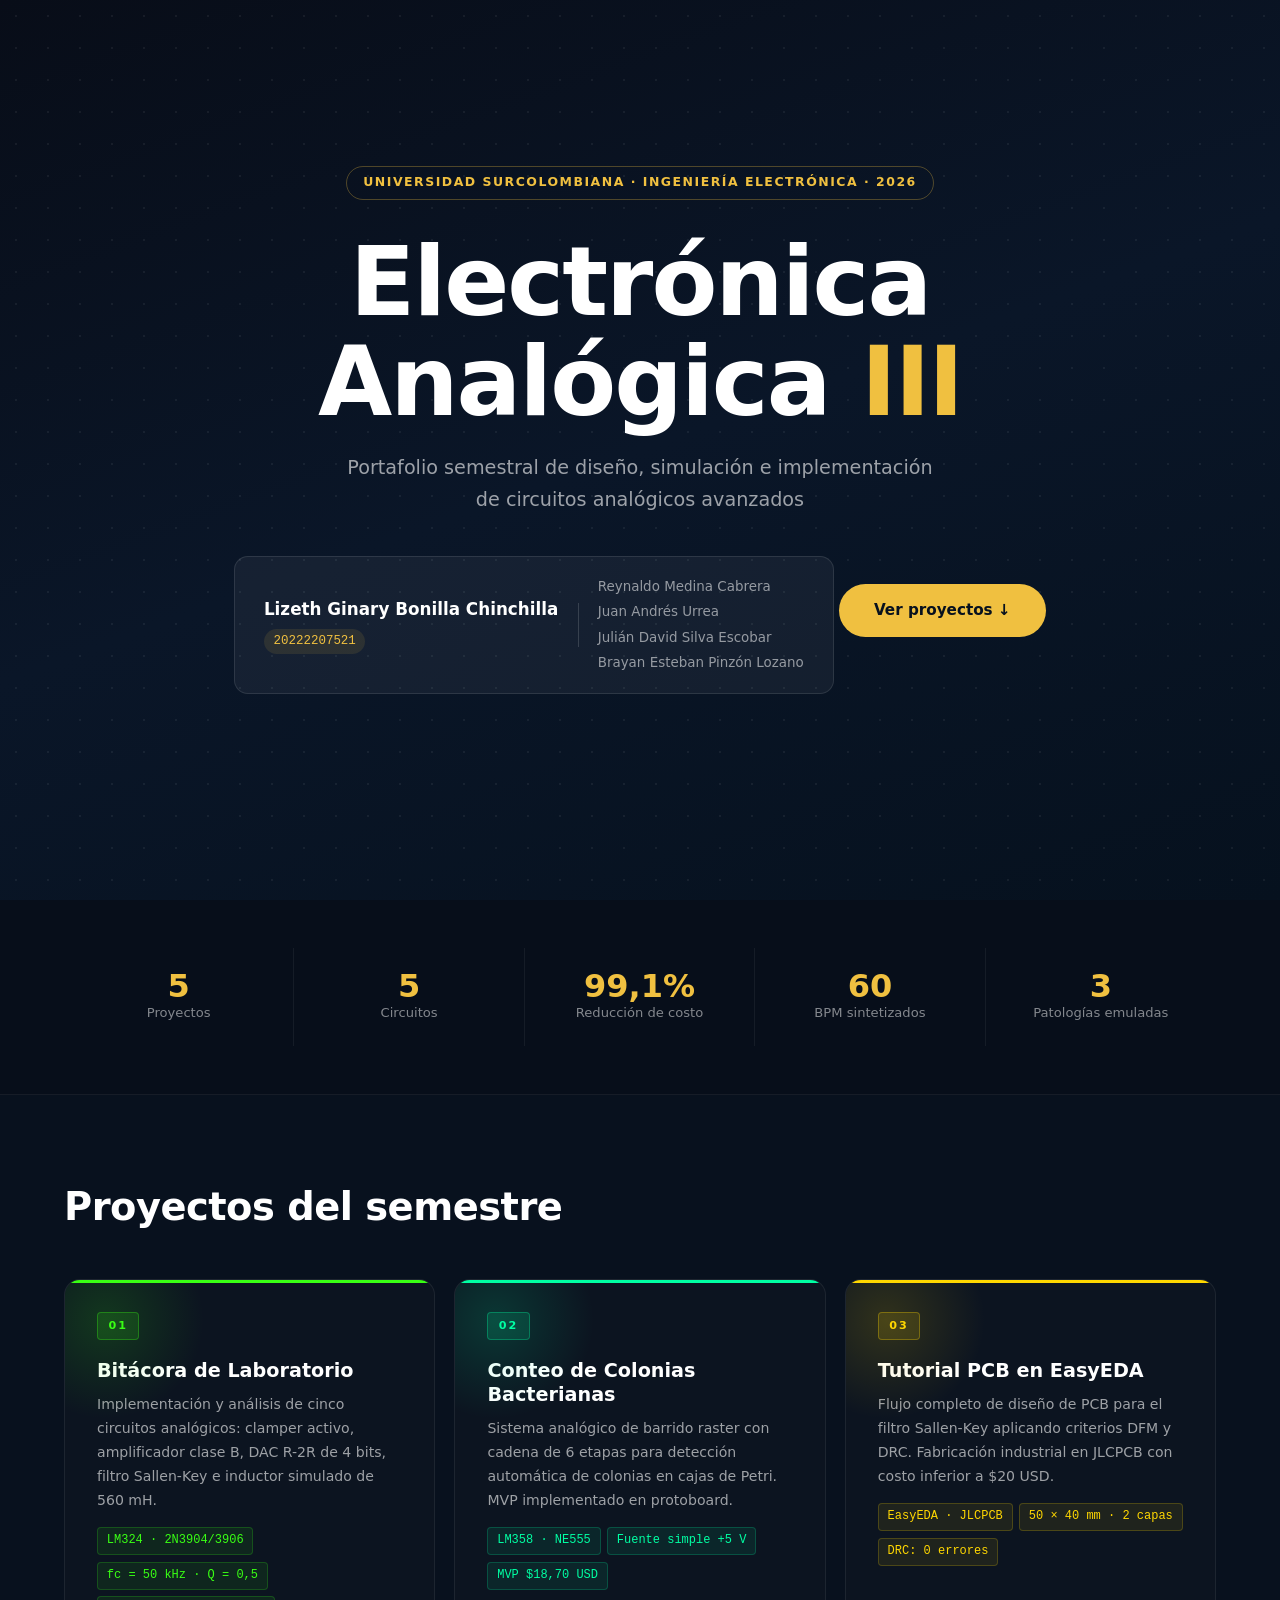
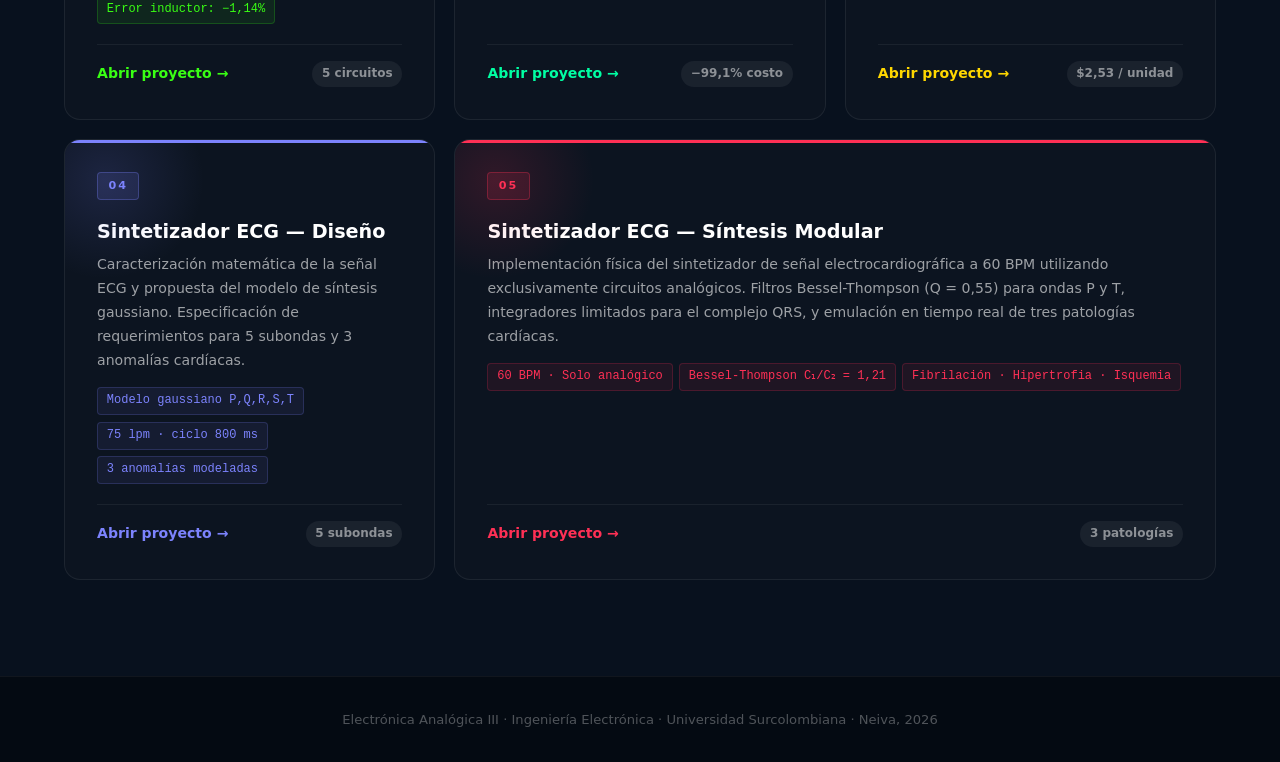
==== commit 48ef7087: "Add files via upload" ====
--- a/index.html
+++ b/index.html
@@ -1,659 +1,176 @@
 <!DOCTYPE html>
 <html lang="es">
 <head>
-    <meta charset="UTF-8">
-    <meta name="viewport" content="width=device-width, initial-scale=1.0">
-    <title>Portafolio EA-III · Lizeth Bonilla · USCO 2026</title>
-    <link rel="stylesheet" href="style.css">
+  <meta charset="UTF-8">
+  <meta name="viewport" content="width=device-width, initial-scale=1.0">
+  <title>Portafolio EA-III · Lizeth Bonilla · USCO 2026</title>
+  <link rel="stylesheet" href="style.css">
 </head>
 <body>
 
-    <!-- ──────────── NAVBAR ──────────── -->
-    <nav class="navbar" id="navbar">
-        <div class="nav-brand">EA<span>III</span></div>
-        <ul class="nav-links" id="navLinks">
-            <li><a href="#inicio">Inicio</a></li>
-            <li><a href="#intro">Intro</a></li>
-            <li><a href="#p1">Bitácora</a></li>
-            <li><a href="#p2">Colonias</a></li>
-            <li><a href="#p3">PCB</a></li>
-            <li><a href="#p4">ECG Diseño</a></li>
-            <li><a href="#p5">ECG Síntesis</a></li>
+  <!-- HERO -->
+  <header class="hero">
+    <div class="hero-dots"></div>
+    <div class="hero-content">
+      <span class="badge">Universidad Surcolombiana · Ingeniería Electrónica · 2026</span>
+      <h1>Electrónica<br>Analógica <em>III</em></h1>
+      <p class="hero-sub">Portafolio semestral de diseño, simulación e implementación de circuitos analógicos avanzados</p>
+      <div class="hero-card">
+        <div class="hc-main">
+          <strong>Lizeth Ginary Bonilla Chinchilla</strong>
+          <code>20222207521</code>
+        </div>
+        <div class="hc-div"></div>
+        <ul class="hc-team">
+          <li>Reynaldo Medina Cabrera</li>
+          <li>Juan Andrés Urrea</li>
+          <li>Julián David Silva Escobar</li>
+          <li>Brayan Esteban Pinzón Lozano</li>
         </ul>
-        <button class="nav-toggle" id="navToggle" aria-label="Menú">
-            <span></span><span></span><span></span>
-        </button>
-    </nav>
+      </div>
+      <a href="#proyectos" class="scroll-btn">Ver proyectos ↓</a>
+    </div>
+  </header>
 
-    <!-- ──────────── HERO ──────────── -->
-    <header id="inicio" class="hero">
-        <div class="hero-grid-bg"></div>
-        <div class="hero-content">
-            <span class="hero-badge">Universidad Surcolombiana &mdash; Ingeniería Electrónica &mdash; Mayo 2026</span>
-            <h1 class="hero-title">Electrónica<br>Analógica <em>III</em></h1>
-            <p class="hero-sub">Portafolio semestral de diseño, simulación e implementación de circuitos analógicos avanzados</p>
-            <div class="hero-info">
-                <div class="hero-student">
-                    <strong>Lizeth Ginary Bonilla Chinchilla</strong>
-                    <span class="hero-code">Cód. 20222207521</span>
-                </div>
-                <div class="hero-sep"></div>
-                <ul class="hero-team">
-                    <li>Reynaldo Medina Cabrera</li>
-                    <li>Juan Andrés Urrea</li>
-                    <li>Julián David Silva Escobar</li>
-                    <li>Brayan Esteban Pinzón Lozano</li>
-                </ul>
-            </div>
-            <a href="#intro" class="hero-btn">Explorar portafolio ↓</a>
-        </div>
-    </header>
+  <!-- STATS -->
+  <section class="stats-section">
+    <div class="wrap">
+      <div class="stat"><span>5</span>Proyectos</div>
+      <div class="stat"><span>5</span>Circuitos</div>
+      <div class="stat"><span>99,1%</span>Reducción de costo</div>
+      <div class="stat"><span>60</span>BPM sintetizados</div>
+      <div class="stat"><span>3</span>Patologías emuladas</div>
+    </div>
+  </section>
 
-    <!-- ──────────── INTRODUCCIÓN ──────────── -->
-    <section id="intro" class="section">
-        <div class="container">
-            <span class="tag">Visión general</span>
-            <h2 class="section-title">Cinco proyectos,<br>un semestre de diseño analógico</h2>
-            <p class="section-desc">Este portafolio documenta el proceso de aprendizaje progresivo del curso de Electrónica Analógica III. Desde la implementación de circuitos clásicos hasta la síntesis analógica de señales biomédicas, cada proyecto articula la teoría con la práctica experimental y la manufactura digital.</p>
+  <!-- PROJECTS GRID -->
+  <section id="proyectos" class="projects-section">
+    <div class="wrap">
+      <h2 class="sec-title">Proyectos del semestre</h2>
 
-            <div class="stats-row">
-                <div class="stat-item">
-                    <span class="stat-n">5</span>
-                    <span class="stat-l">Proyectos</span>
-                </div>
-                <div class="stat-item">
-                    <span class="stat-n">5</span>
-                    <span class="stat-l">Circuitos en bitácora</span>
-                </div>
-                <div class="stat-item">
-                    <span class="stat-n">99,1%</span>
-                    <span class="stat-l">Reducción de costo MVP</span>
-                </div>
-                <div class="stat-item">
-                    <span class="stat-n">60</span>
-                    <span class="stat-l">BPM sintetizados</span>
-                </div>
-                <div class="stat-item">
-                    <span class="stat-n">3</span>
-                    <span class="stat-l">Patologías emuladas</span>
-                </div>
-            </div>
+      <div class="projects-grid">
 
-            <div class="index-grid">
-                <div class="index-card">
-                    <span class="ic-num">01</span>
-                    <h3>Bitácora de Laboratorio</h3>
-                    <p>Clamper activo, amplificador clase B, DAC R-2R, filtro Sallen-Key e inductor simulado de 560 mH.</p>
-                    <a href="#p1" class="ic-link">Ver proyecto →</a>
-                </div>
-                <div class="index-card">
-                    <span class="ic-num">02</span>
-                    <h3>Conteo de Colonias</h3>
-                    <p>Sistema analógico de barrido raster con 6 etapas en cascada. MVP de $18,70 USD frente a $2.000 USD comerciales.</p>
-                    <a href="#p2" class="ic-link">Ver proyecto →</a>
-                </div>
-                <div class="index-card">
-                    <span class="ic-num">03</span>
-                    <h3>Tutorial PCB en EasyEDA</h3>
-                    <p>Flujo completo DFM + DRC para el filtro Sallen-Key. Fabricación industrial en JLCPCB por $2,53 USD/unidad.</p>
-                    <a href="#p3" class="ic-link">Ver proyecto →</a>
-                </div>
-                <div class="index-card">
-                    <span class="ic-num">04</span>
-                    <h3>Sintetizador ECG — Diseño</h3>
-                    <p>Modelo gaussiano de 5 subondas y especificación de requerimientos para la síntesis analógica de ECG.</p>
-                    <a href="#p4" class="ic-link">Ver proyecto →</a>
-                </div>
-                <div class="index-card">
-                    <span class="ic-num">05</span>
-                    <h3>Sintetizador ECG — Síntesis</h3>
-                    <p>Implementación física a 60 BPM con filtros Bessel-Thompson y emulación de 3 patologías cardíacas.</p>
-                    <a href="#p5" class="ic-link">Ver proyecto →</a>
-                </div>
-            </div>
-        </div>
-    </section>
+        <!-- P1 -->
+        <a href="p1.html" class="pcard" style="--c:#39ff14;--cg:linear-gradient(135deg,#0c0f14,#0d1a0f)">
+          <div class="pcard-glow"></div>
+          <span class="pcard-num">01</span>
+          <div class="pcard-body">
+            <h3>Bitácora de Laboratorio</h3>
+            <p>Implementación y análisis de cinco circuitos analógicos: clamper activo, amplificador clase B, DAC R-2R de 4 bits, filtro Sallen-Key e inductor simulado de 560 mH.</p>
+            <ul class="pcard-tags">
+              <li>LM324 · 2N3904/3906</li>
+              <li>fc = 50 kHz · Q = 0,5</li>
+              <li>Error inductor: −1,14%</li>
+            </ul>
+          </div>
+          <div class="pcard-footer">
+            <span class="pcard-cta">Abrir proyecto →</span>
+            <span class="pcard-chip">5 circuitos</span>
+          </div>
+        </a>
 
-    <!-- ──────────── P1: BITÁCORA ──────────── -->
-    <section id="p1" class="section section-dark">
-        <div class="container">
-            <span class="tag tag-light">Primer proyecto</span>
-            <h2 class="section-title">Bitácora de Laboratorio</h2>
-            <p class="section-desc">Implementación y análisis experimental de cinco circuitos analógicos fundamentales. Cada práctica integró diseño teórico, simulación en NI Multisim y verificación con osciloscopio RIGOL.</p>
+        <!-- P2 -->
+        <a href="p2.html" class="pcard" style="--c:#00ffa3;--cg:linear-gradient(135deg,#050f0a,#061a12)">
+          <div class="pcard-glow"></div>
+          <span class="pcard-num">02</span>
+          <div class="pcard-body">
+            <h3>Conteo de Colonias Bacterianas</h3>
+            <p>Sistema analógico de barrido raster con cadena de 6 etapas para detección automática de colonias en cajas de Petri. MVP implementado en protoboard.</p>
+            <ul class="pcard-tags">
+              <li>LM358 · NE555</li>
+              <li>Fuente simple +5 V</li>
+              <li>MVP $18,70 USD</li>
+            </ul>
+          </div>
+          <div class="pcard-footer">
+            <span class="pcard-cta">Abrir proyecto →</span>
+            <span class="pcard-chip">−99,1% costo</span>
+          </div>
+        </a>
 
-            <div class="circuits-grid">
-                <div class="ccard">
-                    <div class="ccard-header">
-                        <span class="ccard-icon">◈</span>
-                        <h3>Clamper Activo — LM324</h3>
-                    </div>
-                    <p>Sujetador de nivel DC que desplaza la señal de entrada sin alterar su forma de onda. Operación correcta para frecuencias superiores a 100 Hz con la constante de tiempo τ = RC = 0,5 s.</p>
-                    <div class="ccard-formula">Vout = 2·Vin + V₂ = 2·Vin + 5V</div>
-                    <ul class="ccard-specs">
-                        <li>C = 10 µF · R = 50 kΩ · τ = 0,5 s</li>
-                        <li>Op-Amp: LM324 · Vref = 5 V</li>
-                    </ul>
-                </div>
+        <!-- P3 -->
+        <a href="p3.html" class="pcard" style="--c:#ffd700;--cg:linear-gradient(135deg,#0a120e,#111a0a)">
+          <div class="pcard-glow"></div>
+          <span class="pcard-num">03</span>
+          <div class="pcard-body">
+            <h3>Tutorial PCB en EasyEDA</h3>
+            <p>Flujo completo de diseño de PCB para el filtro Sallen-Key aplicando criterios DFM y DRC. Fabricación industrial en JLCPCB con costo inferior a $20 USD.</p>
+            <ul class="pcard-tags">
+              <li>EasyEDA · JLCPCB</li>
+              <li>50 × 40 mm · 2 capas</li>
+              <li>DRC: 0 errores</li>
+            </ul>
+          </div>
+          <div class="pcard-footer">
+            <span class="pcard-cta">Abrir proyecto →</span>
+            <span class="pcard-chip">$2,53 / unidad</span>
+          </div>
+        </a>
 
-                <div class="ccard">
-                    <div class="ccard-header">
-                        <span class="ccard-icon">⊃</span>
-                        <h3>Amplificador Clase B — Push-Pull</h3>
-                    </div>
-                    <p>Configuración push-pull con transistores 2N3904 (NPN) y 2N3906 (PNP). El diodo Zener de 5,1 V elimina la distorsión de cruce por cero, elevando la eficiencia energética.</p>
-                    <div class="ccard-formula">η ≈ 78,5% · Av ≈ 100×</div>
-                    <ul class="ccard-specs">
-                        <li>2N3904 (NPN) + 2N3906 (PNP)</li>
-                        <li>Zener 5,1 V · VCC = 12 V · RL = 10 Ω</li>
-                    </ul>
-                </div>
+        <!-- P4 -->
+        <a href="p4.html" class="pcard" style="--c:#7c83fd;--cg:linear-gradient(135deg,#06081f,#0a0d28)">
+          <div class="pcard-glow"></div>
+          <span class="pcard-num">04</span>
+          <div class="pcard-body">
+            <h3>Sintetizador ECG — Diseño</h3>
+            <p>Caracterización matemática de la señal ECG y propuesta del modelo de síntesis gaussiano. Especificación de requerimientos para 5 subondas y 3 anomalías cardíacas.</p>
+            <ul class="pcard-tags">
+              <li>Modelo gaussiano P,Q,R,S,T</li>
+              <li>75 lpm · ciclo 800 ms</li>
+              <li>3 anomalías modeladas</li>
+            </ul>
+          </div>
+          <div class="pcard-footer">
+            <span class="pcard-cta">Abrir proyecto →</span>
+            <span class="pcard-chip">5 subondas</span>
+          </div>
+        </a>
 
-                <div class="ccard">
-                    <div class="ccard-header">
-                        <span class="ccard-icon">⇌</span>
-                        <h3>Convertidor DAC R-2R — 4 bits</h3>
-                    </div>
-                    <p>Red escalera R-2R de 4 bits con transistores 2N2222 como interruptores digitales y LM358 a la salida. Rango de salida analógica de 0 V a 4,69 V para Vref = 5 V.</p>
-                    <div class="ccard-formula">Vout,max = (5/16)·15 = 4,69 V @ 1111₂</div>
-                    <ul class="ccard-specs">
-                        <li>R = 1 kΩ · 2R = 2 kΩ · 4 bits</li>
-                        <li>2N2222 (switches) · LM358 (salida)</li>
-                    </ul>
-                </div>
+        <!-- P5 -->
+        <a href="p5.html" class="pcard pcard-wide" style="--c:#ff3055;--cg:linear-gradient(135deg,#110005,#1a0008)">
+          <div class="pcard-glow"></div>
+          <span class="pcard-num">05</span>
+          <div class="pcard-body">
+            <h3>Sintetizador ECG — Síntesis Modular</h3>
+            <p>Implementación física del sintetizador de señal electrocardiográfica a 60 BPM utilizando exclusivamente circuitos analógicos. Filtros Bessel-Thompson (Q = 0,55) para ondas P y T, integradores limitados para el complejo QRS, y emulación en tiempo real de tres patologías cardíacas.</p>
+            <ul class="pcard-tags">
+              <li>60 BPM · Solo analógico</li>
+              <li>Bessel-Thompson C₁/C₂ = 1,21</li>
+              <li>Fibrilación · Hipertrofia · Isquemia</li>
+            </ul>
+          </div>
+          <div class="pcard-footer">
+            <span class="pcard-cta">Abrir proyecto →</span>
+            <span class="pcard-chip">3 patologías</span>
+          </div>
+        </a>
 
-                <div class="ccard">
-                    <div class="ccard-header">
-                        <span class="ccard-icon">∿</span>
-                        <h3>Filtro Sallen-Key Pasa-Altas</h3>
-                    </div>
-                    <p>Filtro activo de 2.º orden con topología VCVS. Verificado experimentalmente con diagrama de Bode en Python: fc medida en rango 40–50 kHz, coherente con el diseño teórico.</p>
-                    <div class="ccard-formula">fc = 50 kHz · Q = 0,5 · −6 dB en corte</div>
-                    <ul class="ccard-specs">
-                        <li>R = 3,3 kΩ · C = 1 nF · LM324N</li>
-                        <li>Alimentación bipolar necesaria</li>
-                    </ul>
-                </div>
+      </div>
+    </div>
+  </section>
 
-                <div class="ccard">
-                    <div class="ccard-header">
-                        <span class="ccard-icon">⊕</span>
-                        <h3>Inductor Simulado — 560 mH</h3>
-                    </div>
-                    <p>Reemplaza el inductor físico mediante Op-Amp + resistores + capacitor. Validado con filtro RL a fc = 2,84 kHz; la inductancia experimental fue de 566,39 mH con un error de solo −1,14%.</p>
-                    <div class="ccard-formula">Leq = R1·R2·C = (56)(100k)(100n) = 560 mH</div>
-                    <ul class="ccard-specs">
-                        <li>R1 = 56 Ω · R2 = 100 kΩ · C = 100 nF</li>
-                        <li>Error experimental: −1,14% · Lineal ✓</li>
-                    </ul>
-                </div>
-            </div>
+  <!-- FOOTER -->
+  <footer class="main-footer">
+    <div class="wrap">
+      <p>Electrónica Analógica III · Ingeniería Electrónica · Universidad Surcolombiana · Neiva, 2026</p>
+    </div>
+  </footer>
 
-            <h3 class="gallery-heading">Galería — Prácticas de laboratorio</h3>
-            <div class="gallery-grid" id="gallery-p1">
-                <img src="Fotos/P1/Figura1.jpeg" alt="Figura 1">
-                <img src="Fotos/P1/Figura2.jpeg" alt="Figura 2">
-                <img src="Fotos/P1/Figura3.png" alt="Figura 3">
-                <img src="Fotos/P1/Figura4.png" alt="Figura 4">
-                <img src="Fotos/P1/Figura5.png" alt="Figura 5">
-                <img src="Fotos/P1/Figura6.png" alt="Figura 6">
-                <img src="Fotos/P1/Figura7.png" alt="Figura 7">
-                <img src="Fotos/P1/Figura8.png" alt="Figura 8">
-                <img src="Fotos/P1/Figura9.png" alt="Figura 9">
-                <img src="Fotos/P1/Figura10.png" alt="Figura 10">
-                <img src="Fotos/P1/Figura11.png" alt="Figura 11">
-                <img src="Fotos/P1/Figura12.png" alt="Figura 12">
-            </div>
-        </div>
-    </section>
+  <script>
+    // Scroll navbar effect
+    const hero = document.querySelector('.hero');
+    document.querySelectorAll('.scroll-btn').forEach(b => {
+      b.addEventListener('click', e => {
+        e.preventDefault();
+        document.getElementById('proyectos').scrollIntoView({ behavior: 'smooth' });
+      });
+    });
 
-    <!-- ──────────── P2: CONTEO DE COLONIAS ──────────── -->
-    <section id="p2" class="section">
-        <div class="container">
-            <span class="tag">Segundo proyecto</span>
-            <h2 class="section-title">Sistema Analógico de Conteo<br>de Colonias Bacterianas</h2>
-            <p class="section-desc">Sistema basado en el principio de barrido raster que recorre la superficie de una caja de Petri detectando colonias bacterianas mediante variaciones de luz. Opera con fuente simple de +5 V y fue implementado como MVP en protoboard con una cadena de 6 etapas analógicas en cascada.</p>
-
-            <div class="pipeline-row">
-                <div class="pl-step">
-                    <span class="pl-num">1</span>
-                    <strong>Fotodiodo<br>+ Transimpedancia</strong>
-                    <small>Convierte I<sub>foto</sub> (µA) en voltaje.<br>Vout = −I·Rf</small>
-                </div>
-                <div class="pl-arrow">→</div>
-                <div class="pl-step">
-                    <span class="pl-num">2</span>
-                    <strong>Filtro<br>Pasa-Bajas</strong>
-                    <small>Elimina ruido HF.<br>fc = 20 Hz, R=10kΩ, C=1µF</small>
-                </div>
-                <div class="pl-arrow">→</div>
-                <div class="pl-step">
-                    <span class="pl-num">3</span>
-                    <strong>Amplificador<br>×100 (LM358)</strong>
-                    <small>Av = 1 + Rf/Rg = 101<br>GBW = 1 MHz → fc,BW = 10 kHz</small>
-                </div>
-                <div class="pl-arrow">→</div>
-                <div class="pl-step">
-                    <span class="pl-num">4</span>
-                    <strong>Derivador<br>RC</strong>
-                    <small>Resalta bordes de colonia.<br>Vout = −RC·dVin/dt</small>
-                </div>
-                <div class="pl-arrow">→</div>
-                <div class="pl-step">
-                    <span class="pl-num">5</span>
-                    <strong>Schmitt<br>Trigger</strong>
-                    <small>Comparador con histéresis.<br>Evita falsas detecciones.</small>
-                </div>
-                <div class="pl-arrow">→</div>
-                <div class="pl-step">
-                    <span class="pl-num">6</span>
-                    <strong>Monoestable<br>NE555</strong>
-                    <small>Pulso limpio por colonia.<br>T = 1,1·RC = 0,22 s</small>
-                </div>
-            </div>
-
-            <div class="two-col">
-                <div class="cost-card">
-                    <h3>Viabilidad Económica</h3>
-                    <p>La reducción de costo respecto a equipos comerciales equivalentes (~$2.000 USD) fue del <strong class="highlight">99,1%</strong>.</p>
-                    <table class="cost-table">
-                        <tr><td>Amplificador LM358 (×2)</td><td>$1,20</td></tr>
-                        <tr><td>Temporizador NE555</td><td>$0,50</td></tr>
-                        <tr><td>Sensor óptico (fotodiodo)</td><td>$2,00</td></tr>
-                        <tr><td>Pasivos + PCB</td><td>$5,00</td></tr>
-                        <tr><td>Batería Li-Po / Cargador</td><td>$10,00</td></tr>
-                        <tr class="cost-total"><td><strong>Total MVP</strong></td><td><strong>$18,70</strong></td></tr>
-                    </table>
-                </div>
-                <div class="errors-card">
-                    <h3>Errores Identificados y Soluciones</h3>
-                    <div class="error-item">
-                        <span class="err-label">Geometría óptica plana</span>
-                        <p>Emisor y receptor paralelos generan ruido de fondo elevado. Solución: base en U a 45°.</p>
-                    </div>
-                    <div class="error-item">
-                        <span class="err-label">Offset Vos del LM358</span>
-                        <p>Vos ≈2–3 mV amplificado ×100 → DC residual ≈0,3 V. Solución: reemplazar por TL072.</p>
-                    </div>
-                    <div class="error-item">
-                        <span class="err-label">Sobreconteo bidimensional</span>
-                        <p>Colonias &gt;2 mm pueden contarse múltiples veces. Solución: integrar con sistema CNC.</p>
-                    </div>
-                </div>
-            </div>
-
-            <h3 class="gallery-heading">Evidencia experimental</h3>
-            <div class="gallery-grid gallery-sm">
-                <img src="Fotos/P2/Figura1.jpeg" alt="Figura 1 - Conteo de colonias">
-                <img src="Fotos/P2/Figura2.jpeg" alt="Figura 2 - Conteo de colonias">
-            </div>
-        </div>
-    </section>
-
-    <!-- ──────────── P3: PCB ──────────── -->
-    <section id="p3" class="section section-dark">
-        <div class="container">
-            <span class="tag tag-light">Tercer proyecto</span>
-            <h2 class="section-title">Tutorial de Diseño de PCB<br>en EasyEDA</h2>
-            <p class="section-desc">Flujo completo de diseño de placa de circuito impreso para el filtro activo Sallen-Key, aplicando criterios de Diseño para Manufacturabilidad (DFM) y Verificación de Reglas de Diseño (DRC). El objetivo fue lograr una PCB industrialmente fabricable por menos de $20 USD.</p>
-
-            <div class="phases-grid">
-                <div class="phase-card">
-                    <span class="phase-tag">Fase 0</span>
-                    <h4>Simulación y Validación</h4>
-                    <p>Modelado en NI Multisim con análisis AC Sweep. Validación de comportamiento antes de fabricar.</p>
-                </div>
-                <div class="phase-card">
-                    <span class="phase-tag">Fase 1</span>
-                    <h4>Esquemático en EasyEDA</h4>
-                    <p>Componentes LCSC (footprints verificados). Tres bloques lógicos: entrada, filtrado y alimentación. ERC: 0 errores.</p>
-                </div>
-                <div class="phase-card">
-                    <span class="phase-tag">Fase 2</span>
-                    <h4>Diseño Físico 50×40 mm</h4>
-                    <p>Pistas de señal 10 mils y alimentación 20 mils. Giros a 45° (sin trampa de ácido). Plano de masa GND en ambas caras.</p>
-                </div>
-                <div class="phase-card">
-                    <span class="phase-tag">Fase 3</span>
-                    <h4>Visualización 3D y Gerber</h4>
-                    <p>Inspección 3D antes de exportar. Archivos Gerber RS-274X, taladros Excellon y BOM generados.</p>
-                </div>
-                <div class="phase-card">
-                    <span class="phase-tag">Fase 4</span>
-                    <h4>Design to Cost</h4>
-                    <p>BOM total: $1,73 USD. Fabricación JLCPCB: $4 USD / 5 placas. <strong>Costo unitario: $2,53 USD.</strong></p>
-                </div>
-                <div class="phase-card">
-                    <span class="phase-tag phase-ok">DRC: 0 errores ✓</span>
-                    <h4>Validación Industrial</h4>
-                    <p>Material FR-4 · 2 capas · 50×40 mm · HASL · máscara verde. Cumple todos los estándares JLCPCB.</p>
-                </div>
-            </div>
-
-            <div class="drc-rules">
-                <h3>Reglas JLCPCB aplicadas</h3>
-                <div class="rules-grid">
-                    <div class="rule"><span class="rule-val">5 mils</span><span class="rule-lbl">Ancho mínimo de pista</span></div>
-                    <div class="rule"><span class="rule-val">5 mils</span><span class="rule-lbl">Espaciado mínimo</span></div>
-                    <div class="rule"><span class="rule-val">0,3 mm</span><span class="rule-lbl">Perforación mínima de vía</span></div>
-                    <div class="rule"><span class="rule-val">0,13 mm</span><span class="rule-lbl">Anillo anular mínimo</span></div>
-                    <div class="rule"><span class="rule-val">2 mils</span><span class="rule-lbl">Despeje máscara de soldadura</span></div>
-                    <div class="rule"><span class="rule-val">100×100 mm</span><span class="rule-lbl">Límite tarifa mínima</span></div>
-                </div>
-            </div>
-
-            <h3 class="gallery-heading">Proceso de diseño — capturas del tutorial</h3>
-            <div class="gallery-grid">
-                <img src="Fotos/P3/Figura1.jpg" alt="PCB Figura 1">
-                <img src="Fotos/P3/Figura2.jpg" alt="PCB Figura 2">
-                <img src="Fotos/P3/Figura3.jpg" alt="PCB Figura 3">
-                <img src="Fotos/P3/Figura4.jpg" alt="PCB Figura 4">
-                <img src="Fotos/P3/Figura5.jpg" alt="PCB Figura 5">
-                <img src="Fotos/P3/Figura6.jpg" alt="PCB Figura 6">
-                <img src="Fotos/P3/Figura7.jpg" alt="PCB Figura 7">
-                <img src="Fotos/P3/Figura8.jpg" alt="PCB Figura 8">
-                <img src="Fotos/P3/Figura9.jpg" alt="PCB Figura 9">
-                <img src="Fotos/P3/Figura10.jpg" alt="PCB Figura 10">
-                <img src="Fotos/P3/Figura11.jpg" alt="PCB Figura 11">
-                <img src="Fotos/P3/Figura12.jpg" alt="PCB Figura 12">
-                <img src="Fotos/P3/Figura13.jpg" alt="PCB Figura 13">
-                <img src="Fotos/P3/Figura14.jpg" alt="PCB Figura 14">
-                <img src="Fotos/P3/Figura15.jpg" alt="PCB Figura 15">
-                <img src="Fotos/P3/Figura16.jpg" alt="PCB Figura 16">
-                <img src="Fotos/P3/Figura76.jpg" alt="PCB Figura 76">
-                <img src="Fotos/P3/Imagen1.jpg" alt="PCB Imagen 1">
-                <img src="Fotos/P3/Imagen2.jpg" alt="PCB Imagen 2">
-            </div>
-        </div>
-    </section>
-
-    <!-- ──────────── P4: ECG DISEÑO ──────────── -->
-    <section id="p4" class="section">
-        <div class="container">
-            <span class="tag">Cuarto proyecto</span>
-            <h2 class="section-title">Sintetizador Analógico de ECG<br><span class="title-sub">Diseño Conceptual y Modelado</span></h2>
-            <p class="section-desc">Caracterización matemática de la señal electrocardiográfica y propuesta del modelo de síntesis gaussiano. La señal ECG se modela como la superposición de cinco funciones gaussianas correspondientes a las subondas P, Q, R, S y T del ciclo cardíaco.</p>
-
-            <div class="ecg-model">
-                <div class="formula-card">
-                    <p class="formula-label">Modelo de síntesis</p>
-                    <p class="formula-text">v<sub>ECG</sub>(t) = Σ A<sub>i</sub> · exp[−(t − t₀ᵢ)² / 2σᵢ²]</p>
-                    <p class="formula-sub">i ∈ {P, Q, R, S, T}</p>
-                </div>
-            </div>
-
-            <h3 class="sub-heading">Subondas del ciclo normal — ciclo de 800 ms (75 lpm)</h3>
-            <div class="waves-grid">
-                <div class="wave-card wc-p">
-                    <span class="wave-lbl">P</span>
-                    <div class="wave-data">
-                        <span class="wave-amp">+0,25 V</span>
-                        <span>t₀ = 50 ms · σ = 20–25 ms</span>
-                        <span class="wave-fn">Activación auricular</span>
-                    </div>
-                </div>
-                <div class="wave-card wc-q">
-                    <span class="wave-lbl">Q</span>
-                    <div class="wave-data">
-                        <span class="wave-amp">−0,10 V</span>
-                        <span>t₀ = 170 ms · σ = 8–10 ms</span>
-                        <span class="wave-fn">Inicio despol. ventricular</span>
-                    </div>
-                </div>
-                <div class="wave-card wc-r">
-                    <span class="wave-lbl">R</span>
-                    <div class="wave-data">
-                        <span class="wave-amp">+1,50 V</span>
-                        <span>t₀ = 200 ms · σ = 8–12 ms</span>
-                        <span class="wave-fn">Pico ventricular principal</span>
-                    </div>
-                </div>
-                <div class="wave-card wc-s">
-                    <span class="wave-lbl">S</span>
-                    <div class="wave-data">
-                        <span class="wave-amp">−0,25 V</span>
-                        <span>t₀ = 225 ms · σ = 8–10 ms</span>
-                        <span class="wave-fn">Final despol. ventricular</span>
-                    </div>
-                </div>
-                <div class="wave-card wc-t">
-                    <span class="wave-lbl">T</span>
-                    <div class="wave-data">
-                        <span class="wave-amp">+0,35 V</span>
-                        <span>t₀ = 415 ms · σ = 35–45 ms</span>
-                        <span class="wave-fn">Repolarización ventricular</span>
-                    </div>
-                </div>
-            </div>
-
-            <h3 class="sub-heading">Anomalías cardíacas modeladas</h3>
-            <div class="anomaly-grid">
-                <div class="anomaly-card">
-                    <h4>Taquicardia Sinusal</h4>
-                    <p>Período T &lt; 600 ms (FC &gt; 100 lpm). La forma de todas las subondas se conserva; solo se reduce el tempo acortando el intervalo TP de reposo.</p>
-                    <span class="anomaly-param">Parámetro: T del ciclo</span>
-                </div>
-                <div class="anomaly-card">
-                    <h4>Fibrilación Auricular</h4>
-                    <p>Desaparición de la onda P (A<sub>P</sub> = 0 V) e irregularidad del ritmo ventricular con variación aleatoria de ±10–20% en el período. QRS y onda T conservan morfología.</p>
-                    <span class="anomaly-param">Parámetros: A<sub>P</sub> + período</span>
-                </div>
-                <div class="anomaly-card">
-                    <h4>BAV Primer Grado</h4>
-                    <p>Alargamiento del intervalo PR más allá de 200 ms (típico 250–400 ms). Onda P, complejo QRS y onda T conservan forma y amplitud normales.</p>
-                    <span class="anomaly-param">Parámetro: retardo PR</span>
-                </div>
-            </div>
-
-            <h3 class="gallery-heading">Diagramas y esquemas de diseño</h3>
-            <div class="gallery-grid gallery-sm">
-                <img src="Fotos/P4/Imagen1.jpg" alt="ECG Diseño - Diagrama 1">
-            </div>
-        </div>
-    </section>
-
-    <!-- ──────────── P5: ECG SÍNTESIS ──────────── -->
-    <section id="p5" class="section section-dark">
-        <div class="container">
-            <span class="tag tag-light">Quinto proyecto</span>
-            <h2 class="section-title">Sintetizador ECG Analógico Modular<br><span class="title-sub">60 BPM · Solo circuitos analógicos</span></h2>
-            <p class="section-desc">Implementación física completa del sintetizador de señal electrocardiográfica sin microcontroladores ni sistemas digitales. El sistema genera un trazo ECG morfológicamente correcto a 60 BPM y emula tres patologías cardíacas en tiempo real mediante conmutación física.</p>
-
-            <div class="arch-flow">
-                <div class="arch-block">
-                    <h4>Generador de Rampa</h4>
-                    <p>Integrador con Vin = −0,66 V genera rampa 0→10 V en 1 s exacto. Reset automático vía MOSFET 2N7000 + Schmitt Trigger al alcanzar 10 V.</p>
-                </div>
-                <span class="arch-sep">→</span>
-                <div class="arch-block">
-                    <h4>Comparadores de Ventana</h4>
-                    <p>Banco de comparadores traduce rangos de voltaje en pulsos de activación para cada subonda. P: 3,6–4,4 V · T: 7,2–10 V. Salida en lógica positiva vía MOSFET inversor.</p>
-                </div>
-                <span class="arch-sep">→</span>
-                <div class="arch-block">
-                    <h4>Síntesis P, QRS, T</h4>
-                    <p>Filtros Sallen-Key Bessel-Thompson (Q = 0,55; C₁/C₂ = 1,21) para ondas P y T. Integradores limitados con Rin = 0,5·Rbias para complejo QRS triangular simétrico.</p>
-                </div>
-                <span class="arch-sep">→</span>
-                <div class="arch-block">
-                    <h4>Buffers + Sumador Inversor</h4>
-                    <p>Buffer de aislamiento (Zin→∞) por canal para eliminar efecto de carga. Sumador inversor con Rf = Rin = 100 kΩ, ganancia unitaria balanceada. Inversor final para polaridad ECG correcta.</p>
-                </div>
-            </div>
-
-            <div class="design-highlight">
-                <h3>Decisión clave de diseño: Filtro Bessel-Thompson</h3>
-                <p>Para evitar el sobreimpulso (ringing) en las ondas P y T, se adoptó la aproximación Bessel-Thompson con Q = 0,55, garantizando retraso de grupo constante. La condición de diseño exige que C₁ sea ≈20% mayor que C₂:</p>
-                <div class="formula-inline">Q = (1/2)·√(C₁/C₂) = 0,55 → C₁/C₂ = 1,21</div>
-            </div>
-
-            <h3 class="sub-heading">Patologías emuladas en tiempo real</h3>
-            <div class="path-grid">
-                <div class="path-card">
-                    <div class="path-icon">◯</div>
-                    <h4>Fibrilación Auricular</h4>
-                    <p>Un switch suprime el ingreso de la rampa al comparador de la onda P, eliminando el pulso. Trazo sin onda P visible, replicando la ausencia de activación auricular coordinada.</p>
-                </div>
-                <div class="path-card">
-                    <div class="path-icon">▲</div>
-                    <h4>Hipertrofia Ventricular</h4>
-                    <p>Potenciómetro ajusta la resistencia del divisor pre-Buffer del canal R, elevando a voluntad la amplitud de la onda R y replicando el aumento del complejo QRS.</p>
-                </div>
-                <div class="path-card">
-                    <div class="path-icon">▽</div>
-                    <h4>Isquemia Miocárdica</h4>
-                    <p>Conmutador inserta un inversor (G = −1) exclusivamente en la onda T, produciendo la inversión de la fase de repolarización característica de la isquemia.</p>
-                </div>
-            </div>
-
-            <h3 class="gallery-heading">Implementación física y oscilogramas</h3>
-            <div class="gallery-grid">
-                <img src="Fotos/P5/Figura1.jpg" alt="ECG Síntesis - Figura 1">
-                <img src="Fotos/P5/Figura2.jpg" alt="ECG Síntesis - Figura 2">
-                <img src="Fotos/P5/Figura3.jpg" alt="ECG Síntesis - Figura 3">
-                <img src="Fotos/P5/Figura4.jpg" alt="ECG Síntesis - Figura 4">
-                <img src="Fotos/P5/Figura5.jpg" alt="ECG Síntesis - Figura 5">
-                <img src="Fotos/P5/Figura6.jpg" alt="ECG Síntesis - Figura 6">
-                <img src="Fotos/P5/Figura7.jpeg" alt="ECG Síntesis - Figura 7">
-                <img src="Fotos/P5/Figura8.jpeg" alt="ECG Síntesis - Figura 8">
-                <img src="Fotos/P5/Figura9.jpeg" alt="ECG Síntesis - Figura 9">
-                <img src="Fotos/P5/Figura10.jpeg" alt="ECG Síntesis - Figura 10">
-                <img src="Fotos/P5/Figura11.jpeg" alt="ECG Síntesis - Figura 11">
-                <img src="Fotos/P5/Figura12.jpeg" alt="ECG Síntesis - Figura 12">
-            </div>
-        </div>
-    </section>
-
-    <!-- ──────────── CONCLUSIONES ──────────── -->
-    <section class="section">
-        <div class="container">
-            <span class="tag">Reflexión final</span>
-            <h2 class="section-title">Conclusiones del Semestre</h2>
-            <div class="conclusions-grid">
-                <div class="concl-card">
-                    <span class="concl-icon">①</span>
-                    <h4>Teoría + Práctica</h4>
-                    <p>El dominio de las limitaciones reales del Op-Amp (GBW, Slew Rate, Vos) resultó indispensable para abordar con éxito cada implementación. El voltaje de offset fue la limitación más crítica en el sistema de conteo de colonias.</p>
-                </div>
-                <div class="concl-card">
-                    <span class="concl-icon">②</span>
-                    <h4>Simulación ≠ Experimento</h4>
-                    <p>Las discrepancias entre simulación y resultado real —el nivel DC del DAC, la alimentación bipolar del Sallen-Key, el efecto de carga en el ECG— constituyeron las lecciones más valiosas del proceso formativo.</p>
-                </div>
-                <div class="concl-card">
-                    <span class="concl-icon">③</span>
-                    <h4>Diseño Modular</h4>
-                    <p>Verificar cada bloque funcional de forma independiente antes de la integración fue la estrategia más efectiva. Aplicado en el sintetizador ECG permitió resolver el ringing y el efecto de carga sin comprometer el diseño global.</p>
-                </div>
-                <div class="concl-card">
-                    <span class="concl-icon">④</span>
-                    <h4>Manufactura Digital</h4>
-                    <p>Los criterios DFM y DRC son indispensables para que un circuito funcionalmente correcto sea también fabricable. Una PCB industrial y funcional puede costar $2,53 USD sin comprometer la calidad técnica.</p>
-                </div>
-                <div class="concl-card">
-                    <span class="concl-icon">⑤</span>
-                    <h4>Impacto Real</h4>
-                    <p>La electrónica analógica tiene vigencia plena: el sistema de conteo de colonias logró una reducción de costo del 99,1% frente a equipos comerciales, demostrando el potencial transformador del diseño analógico de bajo costo.</p>
-                </div>
-            </div>
-        </div>
-    </section>
-
-    <!-- ──────────── FOOTER ──────────── -->
-    <footer class="footer">
-        <div class="container">
-            <p class="footer-course">Electrónica Analógica III · Ingeniería Electrónica</p>
-            <p class="footer-uni">Universidad Surcolombiana · Neiva, 2026</p>
-            <p class="footer-team">
-                Lizeth Ginary Bonilla Chinchilla &nbsp;·&nbsp;
-                Reynaldo Medina Cabrera &nbsp;·&nbsp;
-                Juan Andrés Urrea &nbsp;·&nbsp;
-                Julián David Silva Escobar &nbsp;·&nbsp;
-                Brayan Esteban Pinzón Lozano
-            </p>
-        </div>
-    </footer>
-
-    <!-- ──────────── LIGHTBOX ──────────── -->
-    <div class="lightbox" id="lightbox">
-        <button class="lb-close" id="lbClose">✕</button>
-        <button class="lb-prev" id="lbPrev">‹</button>
-        <button class="lb-next" id="lbNext">›</button>
-        <img class="lb-img" id="lbImg" src="" alt="">
-    </div>
-
-    <script>
-        // Navbar scroll effect
-        window.addEventListener('scroll', () => {
-            document.getElementById('navbar').classList.toggle('scrolled', window.scrollY > 50);
-        });
-
-        // Mobile menu
-        document.getElementById('navToggle').addEventListener('click', () => {
-            document.getElementById('navLinks').classList.toggle('open');
-        });
-
-        // Close mobile menu on link click
-        document.querySelectorAll('.nav-links a').forEach(a => {
-            a.addEventListener('click', () => document.getElementById('navLinks').classList.remove('open'));
-        });
-
-        // Lightbox
-        const lb = document.getElementById('lightbox');
-        const lbImg = document.getElementById('lbImg');
-        let imgs = [], cur = 0;
-
-        document.querySelectorAll('.gallery-grid img').forEach(img => {
-            img.addEventListener('click', () => {
-                const gallery = img.closest('.gallery-grid');
-                imgs = Array.from(gallery.querySelectorAll('img'));
-                cur = imgs.indexOf(img);
-                openLb(cur);
-            });
-        });
-
-        function openLb(i) {
-            lbImg.src = imgs[i].src;
-            lbImg.alt = imgs[i].alt;
-            lb.classList.add('active');
-            document.body.style.overflow = 'hidden';
-        }
-
-        document.getElementById('lbClose').addEventListener('click', closeLb);
-        lb.addEventListener('click', e => { if (e.target === lb) closeLb(); });
-
-        function closeLb() {
-            lb.classList.remove('active');
-            document.body.style.overflow = '';
-        }
-
-        document.getElementById('lbPrev').addEventListener('click', () => {
-            cur = (cur - 1 + imgs.length) % imgs.length;
-            openLb(cur);
-        });
-
-        document.getElementById('lbNext').addEventListener('click', () => {
-            cur = (cur + 1) % imgs.length;
-            openLb(cur);
-        });
-
-        document.addEventListener('keydown', e => {
-            if (!lb.classList.contains('active')) return;
-            if (e.key === 'Escape') closeLb();
-            if (e.key === 'ArrowLeft') { cur = (cur - 1 + imgs.length) % imgs.length; openLb(cur); }
-            if (e.key === 'ArrowRight') { cur = (cur + 1) % imgs.length; openLb(cur); }
-        });
-
-        // Intersection Observer for fade-in animations
-        const observer = new IntersectionObserver(entries => {
-            entries.forEach(e => {
-                if (e.isIntersecting) { e.target.classList.add('visible'); observer.unobserve(e.target); }
-            });
-        }, { threshold: 0.1 });
-
-        document.querySelectorAll('.ccard, .index-card, .phase-card, .wave-card, .anomaly-card, .path-card, .concl-card, .arch-block, .pl-step, .stat-item').forEach(el => {
-            el.classList.add('fade-in');
-            observer.observe(el);
-        });
-    </script>
+    // Animate cards on scroll
+    const obs = new IntersectionObserver(entries => {
+      entries.forEach(e => { if (e.isIntersecting) { e.target.classList.add('in'); obs.unobserve(e.target); } });
+    }, { threshold: 0.08 });
+    document.querySelectorAll('.pcard, .stat').forEach(el => { el.classList.add('pre-anim'); obs.observe(el); });
+  </script>
 </body>
 </html>
--- a/style.css
+++ b/style.css
@@ -1,560 +1,161 @@
-/* ── Variables ─────────────────────────────── */
-:root {
-  --navy:        #0d1b2a;
-  --navy-2:      #1b2a3d;
-  --blue:        #1d6fa4;
-  --blue-light:  #3498db;
-  --amber:       #e2a830;
-  --red:         #e94560;
-  --white:       #ffffff;
-  --off-white:   #f5f8fc;
-  --gray-100:    #eef2f8;
-  --gray-300:    #c8d2e0;
-  --gray-500:    #7a8a9c;
-  --gray-700:    #374151;
-  --text:        #1a2535;
-  --text-muted:  #5c6b80;
-  --shadow:      0 4px 24px rgba(13,27,42,.09);
-  --shadow-lg:   0 10px 48px rgba(13,27,42,.16);
-  --radius:      10px;
-  --radius-lg:   16px;
-  --transition:  0.3s ease;
-}
-
-/* ── Reset ─────────────────────────────────── */
-*, *::before, *::after { margin: 0; padding: 0; box-sizing: border-box; }
+/* ── MAIN PAGE STYLES ──────────────────────── */
+*, *::before, *::after { margin:0; padding:0; box-sizing:border-box; }
 html { scroll-behavior: smooth; }
-body {
-  font-family: 'Segoe UI', system-ui, -apple-system, sans-serif;
-  color: var(--text);
-  background: var(--white);
-  line-height: 1.65;
-  font-size: 1rem;
-}
-img { max-width: 100%; height: auto; display: block; }
+body { font-family: 'Segoe UI', system-ui, sans-serif; background: #08111e; color: #e8eef5; line-height: 1.65; }
 a { text-decoration: none; color: inherit; }
 ul { list-style: none; }
 
-/* ── Utility ────────────────────────────────── */
-.container { max-width: 1140px; margin: 0 auto; padding: 0 1.5rem; }
-.highlight { color: var(--red); }
-.title-sub { font-size: 0.55em; font-weight: 400; color: var(--text-muted); display: block; margin-top: .25rem; }
+.wrap { max-width: 1200px; margin: 0 auto; padding: 0 1.5rem; }
 
-/* ── Fade-in animations ─────────────────────── */
-.fade-in { opacity: 0; transform: translateY(24px); transition: opacity .5s ease, transform .5s ease; }
-.fade-in.visible { opacity: 1; transform: none; }
-
-/* ── Navbar ─────────────────────────────────── */
-.navbar {
-  position: fixed; top: 0; left: 0; right: 0; z-index: 1000;
-  display: flex; align-items: center; justify-content: space-between;
-  padding: 1rem 2rem;
-  background: transparent;
-  transition: background var(--transition), box-shadow var(--transition), padding var(--transition);
-}
-.navbar.scrolled {
-  background: var(--navy);
-  box-shadow: 0 2px 20px rgba(0,0,0,.3);
-  padding: .7rem 2rem;
-}
-.nav-brand {
-  font-size: 1.4rem; font-weight: 800; color: var(--white);
-  letter-spacing: .5px;
-}
-.nav-brand span { color: var(--amber); }
-.nav-links {
-  display: flex; gap: 1.8rem;
-}
-.nav-links a {
-  color: rgba(255,255,255,.85); font-size: .92rem; font-weight: 500;
-  transition: color var(--transition);
-}
-.nav-links a:hover { color: var(--amber); }
-.nav-toggle {
-  display: none; flex-direction: column; gap: 5px;
-  background: none; border: none; cursor: pointer; padding: .25rem;
-}
-.nav-toggle span {
-  display: block; width: 24px; height: 2px; background: var(--white);
-  border-radius: 2px; transition: var(--transition);
-}
-
-/* ── Hero ───────────────────────────────────── */
+/* ── Hero ── */
 .hero {
   position: relative; min-height: 100vh;
   display: flex; align-items: center; justify-content: center;
-  background: linear-gradient(135deg, var(--navy) 0%, #12344d 55%, #0d2137 100%);
-  overflow: hidden;
-  text-align: center; padding: 6rem 1.5rem 4rem;
+  background: linear-gradient(160deg, #080d18 0%, #0a1628 50%, #06111e 100%);
+  overflow: hidden; padding: 4rem 1.5rem;
 }
-.hero-grid-bg {
+.hero-dots {
   position: absolute; inset: 0;
-  background-image:
-    linear-gradient(rgba(255,255,255,.04) 1px, transparent 1px),
-    linear-gradient(90deg, rgba(255,255,255,.04) 1px, transparent 1px);
-  background-size: 60px 60px;
-  pointer-events: none;
+  background-image: radial-gradient(rgba(255,255,255,.06) 1px, transparent 1px);
+  background-size: 32px 32px; pointer-events: none;
 }
-.hero-content { position: relative; z-index: 1; max-width: 860px; }
-.hero-badge {
-  display: inline-block;
-  font-size: .8rem; font-weight: 600; letter-spacing: 1.5px;
-  text-transform: uppercase; color: var(--amber);
-  border: 1px solid rgba(226,168,48,.3); border-radius: 20px;
-  padding: .35rem 1rem; margin-bottom: 1.8rem;
+.hero-content { position: relative; z-index: 1; text-align: center; max-width: 860px; }
+.badge {
+  display: inline-block; font-size: .78rem; font-weight: 700;
+  letter-spacing: 1.5px; text-transform: uppercase;
+  color: #f0c040; border: 1px solid rgba(240,192,64,.3);
+  border-radius: 20px; padding: .35rem 1rem; margin-bottom: 2rem;
 }
-.hero-title {
-  font-size: clamp(2.8rem, 7vw, 5.5rem);
-  font-weight: 800; line-height: 1.1;
-  color: var(--white); margin-bottom: 1.2rem;
-  letter-spacing: -2px;
+.hero h1 {
+  font-size: clamp(3rem, 8vw, 6rem); font-weight: 900;
+  line-height: 1.05; letter-spacing: -2px; color: #fff;
+  margin-bottom: 1.2rem;
 }
-.hero-title em { color: var(--amber); font-style: normal; }
+.hero h1 em { color: #f0c040; font-style: normal; }
 .hero-sub {
-  font-size: clamp(1rem, 2vw, 1.25rem);
-  color: rgba(255,255,255,.7); max-width: 620px;
-  margin: 0 auto 2.4rem;
+  font-size: clamp(.95rem, 2vw, 1.2rem); color: rgba(255,255,255,.6);
+  max-width: 600px; margin: 0 auto 2.5rem;
 }
-.hero-info {
-  display: flex; flex-wrap: wrap; align-items: center; justify-content: center;
-  gap: 1.5rem; margin-bottom: 2.4rem;
+.hero-card {
+  display: inline-flex; flex-wrap: wrap; align-items: center;
+  gap: 1.2rem; background: rgba(255,255,255,.05);
+  border: 1px solid rgba(255,255,255,.1); border-radius: 14px;
+  padding: 1.2rem 1.8rem; margin-bottom: 2.5rem;
 }
-.hero-student {
-  display: flex; flex-direction: column; align-items: center; gap: .3rem;
+.hc-main { display: flex; flex-direction: column; gap: .3rem; text-align: left; }
+.hc-main strong { color: #fff; font-size: 1.05rem; }
+.hc-main code {
+  font-size: .78rem; color: #f0c040; background: rgba(240,192,64,.1);
+  padding: .15rem .6rem; border-radius: 20px; width: fit-content;
 }
-.hero-student strong { color: var(--white); font-size: 1.15rem; }
-.hero-code {
-  font-size: .8rem; color: var(--amber); font-family: monospace;
-  background: rgba(226,168,48,.12); padding: .2rem .7rem; border-radius: 20px;
+.hc-div { width: 1px; height: 44px; background: rgba(255,255,255,.15); }
+.hc-team { display: flex; flex-direction: column; gap: .2rem; text-align: left; }
+.hc-team li { font-size: .84rem; color: rgba(255,255,255,.55); }
+.scroll-btn {
+  display: inline-block; padding: .85rem 2.2rem;
+  background: #f0c040; color: #08111e;
+  font-weight: 800; font-size: .95rem; border-radius: 50px;
+  transition: transform .2s, box-shadow .2s;
 }
-.hero-sep {
-  width: 1px; height: 50px; background: rgba(255,255,255,.2);
+.scroll-btn:hover { transform: translateY(-2px); box-shadow: 0 8px 28px rgba(240,192,64,.4); }
+
+/* ── Stats ── */
+.stats-section { padding: 3rem 0; background: #070e1a; border-bottom: 1px solid rgba(255,255,255,.06); }
+.stats-section .wrap { display: flex; flex-wrap: wrap; gap: 0; }
+.stat {
+  flex: 1 1 160px; text-align: center; padding: 1.4rem 1rem;
+  border-right: 1px solid rgba(255,255,255,.06);
+  opacity: 0; transform: translateY(16px); transition: opacity .5s ease, transform .5s ease;
 }
-.hero-team {
-  display: flex; flex-direction: column; gap: .25rem; text-align: left;
-}
-.hero-team li { font-size: .88rem; color: rgba(255,255,255,.65); }
-.hero-btn {
-  display: inline-block;
-  padding: .85rem 2.2rem;
-  background: var(--amber); color: var(--navy);
-  font-weight: 700; font-size: .95rem; border-radius: 50px;
-  transition: transform var(--transition), box-shadow var(--transition);
-}
-.hero-btn:hover { transform: translateY(-2px); box-shadow: 0 8px 28px rgba(226,168,48,.4); }
+.stat:last-child { border-right: none; }
+.stat.in { opacity: 1; transform: none; }
+.stat span { display: block; font-size: 2rem; font-weight: 900; color: #f0c040; line-height: 1; }
+.stat { font-size: .82rem; color: rgba(255,255,255,.5); }
 
-/* ── Sections ───────────────────────────────── */
-.section { padding: 5.5rem 0; }
-.section-dark {
-  background: var(--navy);
-  color: var(--white);
-}
-.section-dark .section-title,
-.section-dark .section-desc,
-.section-dark .gallery-heading,
-.section-dark h3,
-.section-dark h4,
-.section-dark p { color: rgba(255,255,255,.9); }
-.section-dark .section-desc,
-.section-dark p { color: rgba(255,255,255,.72); }
-
-.tag {
-  display: inline-block; font-size: .78rem; font-weight: 700;
-  letter-spacing: 1.8px; text-transform: uppercase;
-  color: var(--blue); margin-bottom: .8rem;
-}
-.tag-light { color: var(--amber); }
-
-.section-title {
-  font-size: clamp(1.9rem, 4vw, 3rem);
-  font-weight: 800; line-height: 1.15;
-  color: var(--text); margin-bottom: 1rem;
-  letter-spacing: -1px;
-}
-.section-dark .section-title { color: var(--white); }
-
-.section-desc {
-  font-size: 1.05rem; color: var(--text-muted);
-  max-width: 780px; margin-bottom: 3rem; line-height: 1.75;
+/* ── Projects section ── */
+.projects-section { padding: 5rem 0 6rem; }
+.sec-title {
+  font-size: clamp(1.6rem, 3.5vw, 2.4rem); font-weight: 800;
+  color: #fff; margin-bottom: 2.5rem; letter-spacing: -.5px;
 }
 
-.sub-heading {
-  font-size: 1.3rem; font-weight: 700;
-  margin: 3rem 0 1.4rem;
-  color: inherit;
+/* ── Project cards ── */
+.projects-grid {
+  display: grid;
+  grid-template-columns: repeat(3, 1fr);
+  grid-template-rows: auto auto;
+  gap: 1.2rem;
+}
+.pcard-wide { grid-column: span 2; }
+
+.pcard {
+  position: relative; overflow: hidden;
+  background: #0c1420; border: 1px solid rgba(255,255,255,.07);
+  border-radius: 16px; padding: 2rem;
+  display: flex; flex-direction: column; gap: 1.2rem;
+  cursor: pointer;
+  opacity: 0; transform: translateY(24px);
+  transition: opacity .5s ease, transform .5s ease, border-color .25s, box-shadow .25s;
+}
+.pcard.in { opacity: 1; transform: none; }
+.pcard::before {
+  content: ''; position: absolute; top: 0; left: 0; right: 0; height: 3px;
+  background: var(--c); border-radius: 16px 16px 0 0;
+}
+.pcard:hover {
+  border-color: var(--c);
+  box-shadow: 0 0 40px color-mix(in srgb, var(--c) 20%, transparent);
+  transform: translateY(-4px);
+}
+.pcard-glow {
+  position: absolute; top: -60px; left: -60px; width: 200px; height: 200px;
+  background: radial-gradient(circle, color-mix(in srgb, var(--c) 15%, transparent), transparent 70%);
+  pointer-events: none; border-radius: 50%;
+  transition: opacity .3s;
+}
+.pcard-num {
+  font-size: .7rem; font-weight: 900; letter-spacing: 2px;
+  color: var(--c); background: color-mix(in srgb, var(--c) 12%, transparent);
+  padding: .25rem .65rem; border-radius: 4px; width: fit-content;
+  border: 1px solid color-mix(in srgb, var(--c) 30%, transparent);
+}
+.pcard-body { flex: 1; }
+.pcard-body h3 { font-size: 1.2rem; font-weight: 800; color: #fff; margin-bottom: .6rem; line-height: 1.25; }
+.pcard-body p { font-size: .88rem; color: rgba(255,255,255,.6); line-height: 1.7; margin-bottom: .9rem; }
+.pcard-tags { display: flex; flex-wrap: wrap; gap: .4rem; }
+.pcard-tags li {
+  font-size: .75rem; font-family: 'Courier New', monospace;
+  color: var(--c); background: color-mix(in srgb, var(--c) 8%, transparent);
+  border: 1px solid color-mix(in srgb, var(--c) 20%, transparent);
+  padding: .2rem .55rem; border-radius: 4px;
+}
+.pcard-footer {
+  display: flex; align-items: center; justify-content: space-between;
+  border-top: 1px solid rgba(255,255,255,.06); padding-top: 1rem;
+}
+.pcard-cta { font-size: .88rem; font-weight: 700; color: var(--c); transition: gap .2s; }
+.pcard:hover .pcard-cta { letter-spacing: .5px; }
+.pcard-chip {
+  font-size: .75rem; font-weight: 700; color: rgba(255,255,255,.5);
+  background: rgba(255,255,255,.06); padding: .2rem .6rem; border-radius: 20px;
 }
 
-/* ── Stats ──────────────────────────────────── */
-.stats-row {
-  display: flex; flex-wrap: wrap; gap: 1rem;
-  margin-bottom: 3.5rem;
+/* ── Footer ── */
+.main-footer { background: #040a12; border-top: 1px solid rgba(255,255,255,.05); padding: 2rem 0; text-align: center; }
+.main-footer p { font-size: .82rem; color: rgba(255,255,255,.3); }
+
+/* ── Responsive ── */
+@media (max-width: 900px) {
+  .projects-grid { grid-template-columns: repeat(2, 1fr); }
+  .pcard-wide { grid-column: span 2; }
 }
-.stat-item {
-  flex: 1 1 140px; background: var(--off-white);
-  border: 1px solid var(--gray-100); border-radius: var(--radius);
-  padding: 1.4rem 1.2rem; text-align: center;
-  transition: transform var(--transition), box-shadow var(--transition);
+@media (max-width: 600px) {
+  .projects-grid { grid-template-columns: 1fr; }
+  .pcard-wide { grid-column: span 1; }
+  .hero-card { flex-direction: column; text-align: center; }
+  .hc-div { width: 60px; height: 1px; }
+  .hc-main { align-items: center; }
+  .hc-team { align-items: center; }
+  .stats-section .wrap { flex-direction: column; }
+  .stat { border-right: none; border-bottom: 1px solid rgba(255,255,255,.06); }
 }
-.stat-item:hover { transform: translateY(-4px); box-shadow: var(--shadow); }
-.stat-n {
-  display: block; font-size: 2.2rem; font-weight: 800;
-  color: var(--blue); line-height: 1;
-}
-.stat-l { font-size: .82rem; color: var(--text-muted); margin-top: .3rem; display: block; }
-
-/* ── Index cards ────────────────────────────── */
-.index-grid {
-  display: grid; grid-template-columns: repeat(auto-fit, minmax(200px, 1fr));
-  gap: 1.2rem;
-}
-.index-card {
-  background: var(--off-white); border: 1px solid var(--gray-100);
-  border-radius: var(--radius-lg); padding: 1.6rem;
-  display: flex; flex-direction: column; gap: .5rem;
-  transition: transform var(--transition), box-shadow var(--transition);
-}
-.index-card:hover { transform: translateY(-4px); box-shadow: var(--shadow); }
-.ic-num {
-  font-size: .75rem; font-weight: 800; letter-spacing: 1px;
-  color: var(--blue); background: rgba(29,111,164,.1);
-  border-radius: 4px; padding: .2rem .5rem; width: fit-content;
-}
-.index-card h3 { font-size: 1rem; font-weight: 700; line-height: 1.3; }
-.index-card p { font-size: .88rem; color: var(--text-muted); flex: 1; }
-.ic-link {
-  font-size: .84rem; font-weight: 600; color: var(--blue);
-  transition: color var(--transition);
-}
-.ic-link:hover { color: var(--red); }
-
-/* ── Circuit cards (P1) ─────────────────────── */
-.circuits-grid {
-  display: grid; grid-template-columns: repeat(auto-fit, minmax(280px, 1fr));
-  gap: 1.3rem; margin-bottom: 3rem;
-}
-.ccard {
-  background: rgba(255,255,255,.06); border: 1px solid rgba(255,255,255,.1);
-  border-radius: var(--radius-lg); padding: 1.7rem;
-  transition: background var(--transition), transform var(--transition);
-}
-.ccard:hover { background: rgba(255,255,255,.1); transform: translateY(-3px); }
-.ccard-header {
-  display: flex; align-items: center; gap: .7rem; margin-bottom: .9rem;
-}
-.ccard-icon {
-  font-size: 1.6rem; color: var(--amber); line-height: 1;
-}
-.ccard-header h3 { font-size: 1rem; font-weight: 700; color: var(--white); line-height: 1.3; }
-.ccard p { font-size: .9rem; color: rgba(255,255,255,.7); margin-bottom: .9rem; line-height: 1.65; }
-.ccard-formula {
-  font-family: 'Courier New', monospace; font-size: .88rem;
-  color: var(--amber); background: rgba(226,168,48,.08);
-  border-left: 3px solid var(--amber);
-  padding: .5rem .8rem; border-radius: 0 6px 6px 0;
-  margin-bottom: .7rem;
-}
-.ccard-specs { display: flex; flex-direction: column; gap: .25rem; }
-.ccard-specs li {
-  font-size: .8rem; color: rgba(255,255,255,.5);
-  padding-left: 1rem; position: relative;
-}
-.ccard-specs li::before {
-  content: '·'; position: absolute; left: .2rem; color: var(--blue-light);
-}
-
-/* ── Gallery ────────────────────────────────── */
-.gallery-heading {
-  font-size: 1.2rem; font-weight: 700; margin-bottom: 1.2rem;
-  color: inherit;
-}
-.gallery-grid {
-  display: grid;
-  grid-template-columns: repeat(auto-fill, minmax(200px, 1fr));
-  gap: .75rem;
-}
-.gallery-sm { grid-template-columns: repeat(auto-fill, minmax(320px, 1fr)); }
-.gallery-grid img {
-  width: 100%; aspect-ratio: 4/3; object-fit: cover;
-  border-radius: 8px; cursor: pointer;
-  transition: transform var(--transition), box-shadow var(--transition);
-}
-.gallery-grid img:hover { transform: scale(1.03); box-shadow: var(--shadow-lg); }
-
-/* ── Pipeline (P2) ──────────────────────────── */
-.pipeline-row {
-  display: flex; flex-wrap: wrap; align-items: center;
-  gap: .5rem; margin-bottom: 3rem;
-}
-.pl-step {
-  flex: 1 1 130px; background: var(--off-white);
-  border: 1px solid var(--gray-100);
-  border-radius: var(--radius); padding: 1.1rem .9rem;
-  text-align: center; transition: transform var(--transition), box-shadow var(--transition);
-}
-.pl-step:hover { transform: translateY(-3px); box-shadow: var(--shadow); }
-.pl-num {
-  display: block; font-size: 1.4rem; font-weight: 800;
-  color: var(--blue); margin-bottom: .4rem;
-}
-.pl-step strong { font-size: .88rem; display: block; margin-bottom: .3rem; }
-.pl-step small { font-size: .78rem; color: var(--text-muted); line-height: 1.5; }
-.pl-arrow {
-  font-size: 1.4rem; color: var(--blue-light); font-weight: 300;
-  flex-shrink: 0; padding: .3rem;
-}
-
-/* ── Two columns ────────────────────────────── */
-.two-col {
-  display: grid; grid-template-columns: 1fr 1fr;
-  gap: 1.5rem; margin-bottom: 3rem;
-}
-.cost-card, .errors-card {
-  background: var(--off-white); border: 1px solid var(--gray-100);
-  border-radius: var(--radius-lg); padding: 1.8rem;
-}
-.cost-card h3, .errors-card h3 {
-  font-size: 1.1rem; font-weight: 700; margin-bottom: 1rem;
-}
-.cost-card p { font-size: .92rem; color: var(--text-muted); margin-bottom: 1rem; }
-.cost-table { width: 100%; border-collapse: collapse; font-size: .88rem; }
-.cost-table td { padding: .45rem .2rem; border-bottom: 1px solid var(--gray-100); }
-.cost-table td:last-child { text-align: right; font-weight: 500; }
-.cost-total { font-weight: 700; color: var(--blue); }
-.cost-total td { border-top: 2px solid var(--blue); border-bottom: none; }
-.error-item { margin-bottom: .9rem; }
-.err-label {
-  display: inline-block; font-size: .78rem; font-weight: 700;
-  color: var(--white); background: var(--red);
-  padding: .15rem .6rem; border-radius: 4px; margin-bottom: .3rem;
-}
-.error-item p { font-size: .88rem; color: var(--text-muted); }
-
-/* ── Phases (P3) ────────────────────────────── */
-.phases-grid {
-  display: grid; grid-template-columns: repeat(auto-fit, minmax(240px, 1fr));
-  gap: 1.2rem; margin-bottom: 2.5rem;
-}
-.phase-card {
-  background: rgba(255,255,255,.06); border: 1px solid rgba(255,255,255,.1);
-  border-radius: var(--radius); padding: 1.5rem;
-  transition: background var(--transition), transform var(--transition);
-}
-.phase-card:hover { background: rgba(255,255,255,.1); transform: translateY(-3px); }
-.phase-tag {
-  display: inline-block; font-size: .75rem; font-weight: 700;
-  letter-spacing: 1px; color: var(--amber);
-  background: rgba(226,168,48,.12); padding: .2rem .6rem;
-  border-radius: 4px; margin-bottom: .7rem;
-}
-.phase-ok { background: rgba(46,204,113,.15); color: #2ecc71; }
-.phase-card h4 { font-size: .97rem; font-weight: 700; color: var(--white); margin-bottom: .5rem; }
-.phase-card p { font-size: .86rem; color: rgba(255,255,255,.65); line-height: 1.6; }
-
-.drc-rules { margin-bottom: 3rem; }
-.drc-rules h3 { font-size: 1.15rem; font-weight: 700; margin-bottom: 1.2rem; }
-.rules-grid {
-  display: grid; grid-template-columns: repeat(auto-fit, minmax(150px, 1fr));
-  gap: .9rem;
-}
-.rule {
-  background: rgba(255,255,255,.06); border: 1px solid rgba(255,255,255,.08);
-  border-radius: var(--radius); padding: .9rem;
-  display: flex; flex-direction: column; gap: .25rem; align-items: center; text-align: center;
-}
-.rule-val { font-size: 1.3rem; font-weight: 800; color: var(--amber); }
-.rule-lbl { font-size: .78rem; color: rgba(255,255,255,.6); }
-
-/* ── ECG Waves (P4) ─────────────────────────── */
-.ecg-model { margin-bottom: 2.5rem; display: flex; justify-content: center; }
-.formula-card {
-  background: var(--off-white); border: 2px solid var(--blue-light);
-  border-radius: var(--radius-lg); padding: 1.5rem 2.5rem; text-align: center;
-  max-width: 600px;
-}
-.formula-label { font-size: .8rem; font-weight: 700; letter-spacing: 1px;
-  text-transform: uppercase; color: var(--blue); margin-bottom: .5rem; }
-.formula-text { font-size: 1.1rem; font-family: 'Courier New', monospace;
-  color: var(--text); font-weight: 600; }
-.formula-sub { font-size: .82rem; color: var(--text-muted); margin-top: .3rem; }
-
-.waves-grid {
-  display: flex; flex-wrap: wrap; gap: 1rem; margin-bottom: 3rem;
-}
-.wave-card {
-  flex: 1 1 160px; border-radius: var(--radius);
-  padding: 1.2rem; border: 2px solid transparent;
-  transition: transform var(--transition), box-shadow var(--transition);
-}
-.wave-card:hover { transform: translateY(-3px); box-shadow: var(--shadow); }
-.wc-p { background: #eaf6ff; border-color: #aad4f5; }
-.wc-q { background: #fff0f0; border-color: #f5aaa0; }
-.wc-r { background: #fffbea; border-color: #f5d87a; }
-.wc-s { background: #fff0f5; border-color: #f5a0c0; }
-.wc-t { background: #eafff5; border-color: #7af5c0; }
-.wave-lbl {
-  display: block; font-size: 2rem; font-weight: 900;
-  line-height: 1; margin-bottom: .5rem; color: var(--text);
-}
-.wave-data { display: flex; flex-direction: column; gap: .2rem; }
-.wave-amp { font-size: 1.1rem; font-weight: 700; font-family: monospace; }
-.wave-data span { font-size: .78rem; color: var(--text-muted); }
-.wave-fn { font-size: .78rem; font-weight: 600; color: var(--text); margin-top: .2rem; }
-
-.anomaly-grid {
-  display: grid; grid-template-columns: repeat(auto-fit, minmax(260px, 1fr));
-  gap: 1.2rem; margin-bottom: 2.5rem;
-}
-.anomaly-card {
-  background: var(--off-white); border: 1px solid var(--gray-100);
-  border-left: 4px solid var(--blue);
-  border-radius: var(--radius); padding: 1.5rem;
-  transition: transform var(--transition), box-shadow var(--transition);
-}
-.anomaly-card:hover { transform: translateY(-3px); box-shadow: var(--shadow); }
-.anomaly-card h4 { font-size: 1rem; font-weight: 700; margin-bottom: .5rem; }
-.anomaly-card p { font-size: .88rem; color: var(--text-muted); margin-bottom: .8rem; }
-.anomaly-param {
-  font-size: .78rem; font-weight: 700; font-family: monospace;
-  background: rgba(29,111,164,.1); color: var(--blue);
-  padding: .2rem .6rem; border-radius: 4px;
-}
-
-/* ── Architecture (P5) ──────────────────────── */
-.arch-flow {
-  display: flex; flex-wrap: wrap; align-items: stretch;
-  gap: .6rem; margin-bottom: 2.5rem;
-}
-.arch-block {
-  flex: 1 1 200px; background: rgba(255,255,255,.06);
-  border: 1px solid rgba(255,255,255,.12); border-radius: var(--radius);
-  padding: 1.4rem; transition: background var(--transition), transform var(--transition);
-}
-.arch-block:hover { background: rgba(255,255,255,.1); transform: translateY(-3px); }
-.arch-block h4 { font-size: .95rem; font-weight: 700; color: var(--amber); margin-bottom: .6rem; }
-.arch-block p { font-size: .86rem; color: rgba(255,255,255,.68); line-height: 1.6; }
-.arch-sep {
-  font-size: 2rem; color: rgba(255,255,255,.3);
-  display: flex; align-items: center; flex-shrink: 0;
-}
-
-.design-highlight {
-  background: rgba(29,111,164,.15); border: 1px solid rgba(29,111,164,.3);
-  border-radius: var(--radius-lg); padding: 1.8rem; margin-bottom: 2.5rem;
-}
-.design-highlight h3 { font-size: 1.05rem; font-weight: 700; color: var(--white); margin-bottom: .6rem; }
-.design-highlight p { font-size: .9rem; color: rgba(255,255,255,.72); margin-bottom: .8rem; line-height: 1.65; }
-.formula-inline {
-  font-family: 'Courier New', monospace; font-size: .92rem;
-  color: var(--amber); background: rgba(226,168,48,.08);
-  border-left: 3px solid var(--amber); padding: .6rem 1rem;
-  border-radius: 0 6px 6px 0;
-}
-
-.path-grid {
-  display: grid; grid-template-columns: repeat(auto-fit, minmax(260px, 1fr));
-  gap: 1.2rem; margin-bottom: 2.5rem;
-}
-.path-card {
-  background: rgba(255,255,255,.06); border: 1px solid rgba(255,255,255,.1);
-  border-radius: var(--radius-lg); padding: 1.6rem;
-  transition: background var(--transition), transform var(--transition);
-}
-.path-card:hover { background: rgba(255,255,255,.1); transform: translateY(-3px); }
-.path-icon { font-size: 1.8rem; margin-bottom: .7rem; }
-.path-card h4 { font-size: 1rem; font-weight: 700; color: var(--white); margin-bottom: .5rem; }
-.path-card p { font-size: .88rem; color: rgba(255,255,255,.68); line-height: 1.6; }
-
-/* ── Conclusions ────────────────────────────── */
-.conclusions-grid {
-  display: grid; grid-template-columns: repeat(auto-fit, minmax(260px, 1fr));
-  gap: 1.2rem;
-}
-.concl-card {
-  background: var(--off-white); border: 1px solid var(--gray-100);
-  border-radius: var(--radius-lg); padding: 1.7rem;
-  transition: transform var(--transition), box-shadow var(--transition);
-}
-.concl-card:hover { transform: translateY(-4px); box-shadow: var(--shadow); }
-.concl-icon {
-  display: block; font-size: 1.5rem; margin-bottom: .6rem;
-}
-.concl-card h4 { font-size: 1rem; font-weight: 700; margin-bottom: .5rem; }
-.concl-card p { font-size: .88rem; color: var(--text-muted); line-height: 1.65; }
-
-/* ── Footer ─────────────────────────────────── */
-.footer {
-  background: var(--navy); color: rgba(255,255,255,.6);
-  padding: 3rem 0; text-align: center;
-}
-.footer .container { display: flex; flex-direction: column; gap: .5rem; }
-.footer-course { font-size: 1.05rem; font-weight: 700; color: var(--white); }
-.footer-uni { font-size: .9rem; color: var(--amber); }
-.footer-team { font-size: .8rem; color: rgba(255,255,255,.45); }
-
-/* ── Lightbox ───────────────────────────────── */
-.lightbox {
-  position: fixed; inset: 0; z-index: 9000;
-  background: rgba(0,0,0,.92);
-  display: none; align-items: center; justify-content: center;
-  padding: 2rem;
-}
-.lightbox.active { display: flex; }
-.lb-img {
-  max-width: 90vw; max-height: 85vh;
-  border-radius: 8px; object-fit: contain;
-  box-shadow: 0 20px 60px rgba(0,0,0,.5);
-}
-.lb-close {
-  position: absolute; top: 1.2rem; right: 1.5rem;
-  background: none; border: none; color: var(--white);
-  font-size: 1.6rem; cursor: pointer; opacity: .7;
-  transition: opacity var(--transition);
-}
-.lb-close:hover { opacity: 1; }
-.lb-prev, .lb-next {
-  position: absolute; top: 50%; transform: translateY(-50%);
-  background: rgba(255,255,255,.1); border: 1px solid rgba(255,255,255,.2);
-  color: var(--white); font-size: 2rem; width: 3rem; height: 3rem;
-  border-radius: 50%; cursor: pointer; display: flex;
-  align-items: center; justify-content: center;
-  transition: background var(--transition);
-}
-.lb-prev { left: 1rem; }
-.lb-next { right: 1rem; }
-.lb-prev:hover, .lb-next:hover { background: rgba(255,255,255,.25); }
-
-/* ── Responsive ─────────────────────────────── */
-@media (max-width: 768px) {
-  .navbar { padding: .9rem 1.2rem; }
-  .nav-links {
-    display: none; flex-direction: column;
-    position: absolute; top: 100%; left: 0; right: 0;
-    background: var(--navy); padding: 1.2rem 1.5rem; gap: 1rem;
-    box-shadow: 0 8px 24px rgba(0,0,0,.3);
-  }
-  .nav-links.open { display: flex; }
-  .nav-toggle { display: flex; }
-
-  .hero-info { flex-direction: column; }
-  .hero-sep { width: 60px; height: 1px; }
-
-  .two-col { grid-template-columns: 1fr; }
-  .arch-sep { display: none; }
-  .arch-flow { flex-direction: column; }
-
-  .pipeline-row { flex-direction: column; align-items: stretch; }
-  .pl-arrow { transform: rotate(90deg); align-self: center; }
-
-  .section { padding: 3.5rem 0; }
-  .gallery-grid { grid-template-columns: repeat(auto-fill, minmax(150px, 1fr)); }
-  .gallery-sm { grid-template-columns: 1fr; }
-
-  .lb-prev { left: .3rem; }
-  .lb-next { right: .3rem; }
-}
-
-@media (max-width: 480px) {
-  .waves-grid { flex-direction: column; }
-  .stats-row { gap: .7rem; }
-  .stat-item { flex-basis: calc(50% - .35rem); }
-}
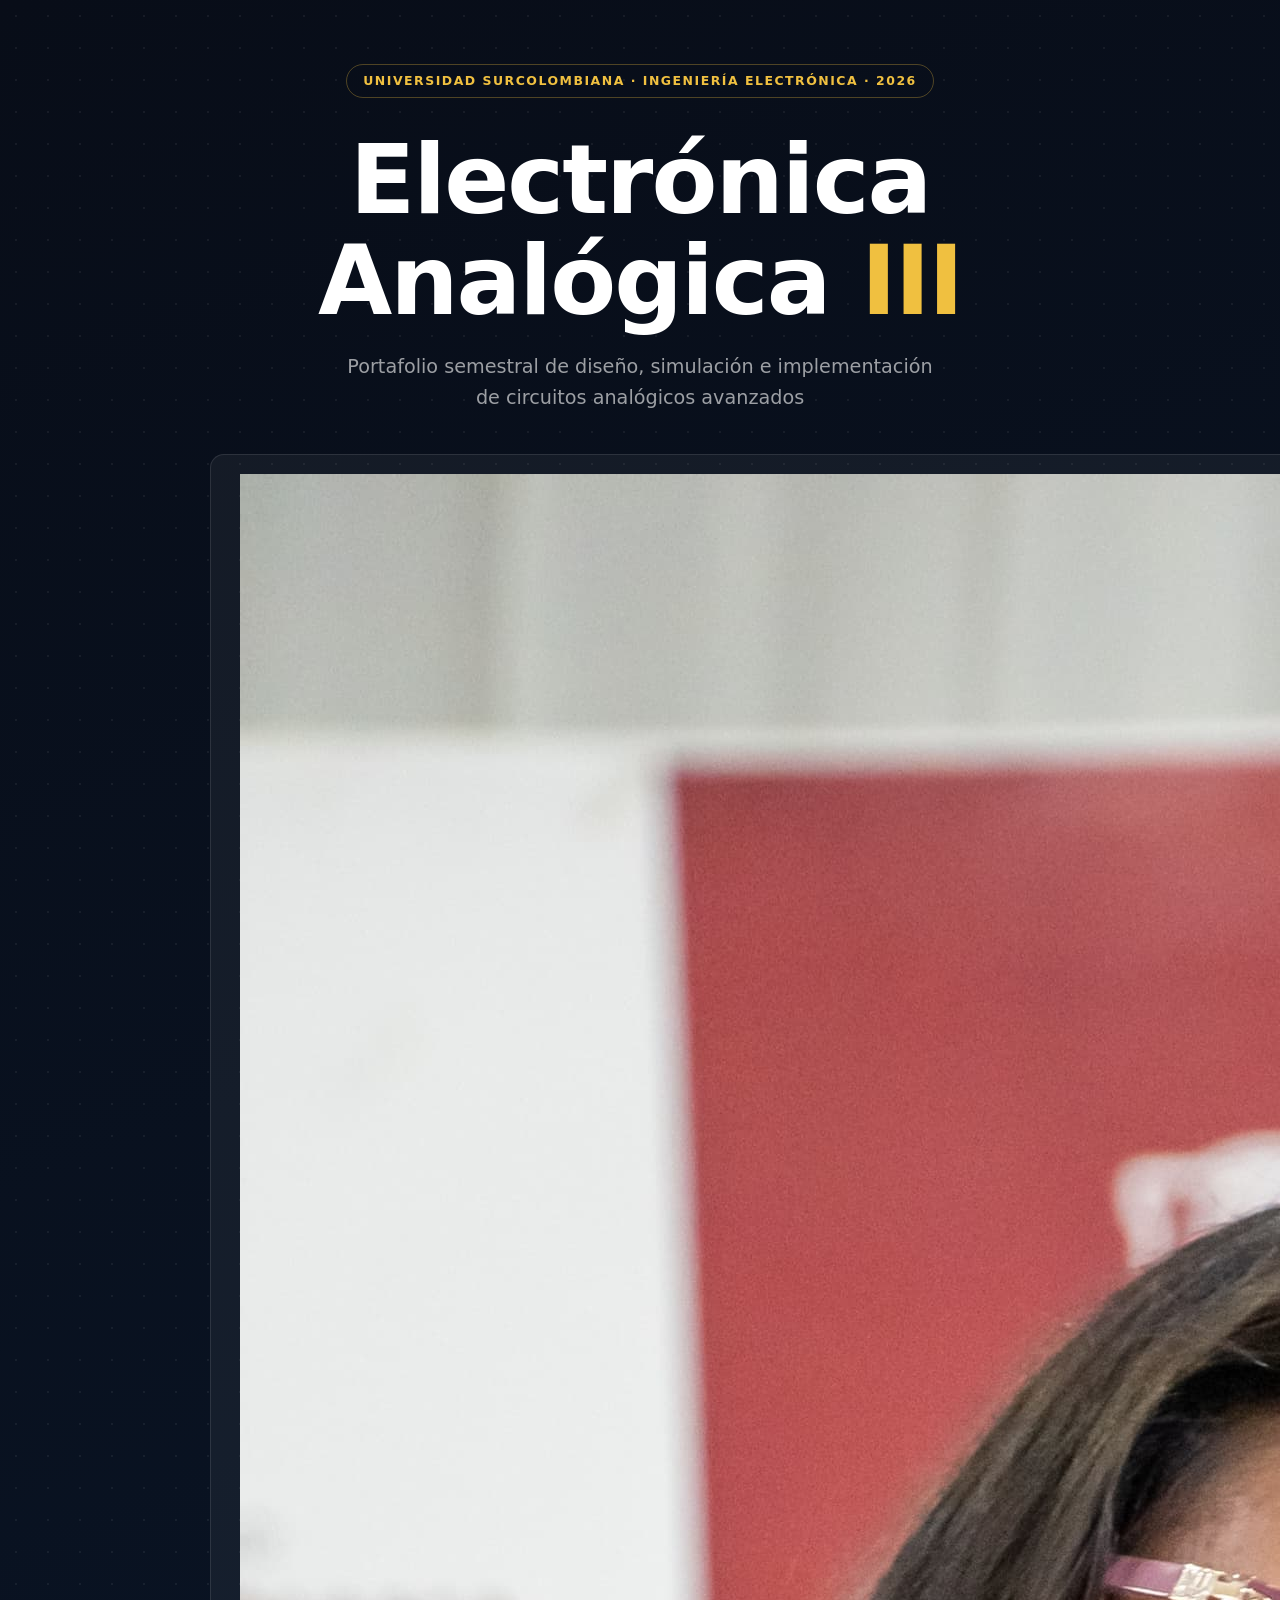
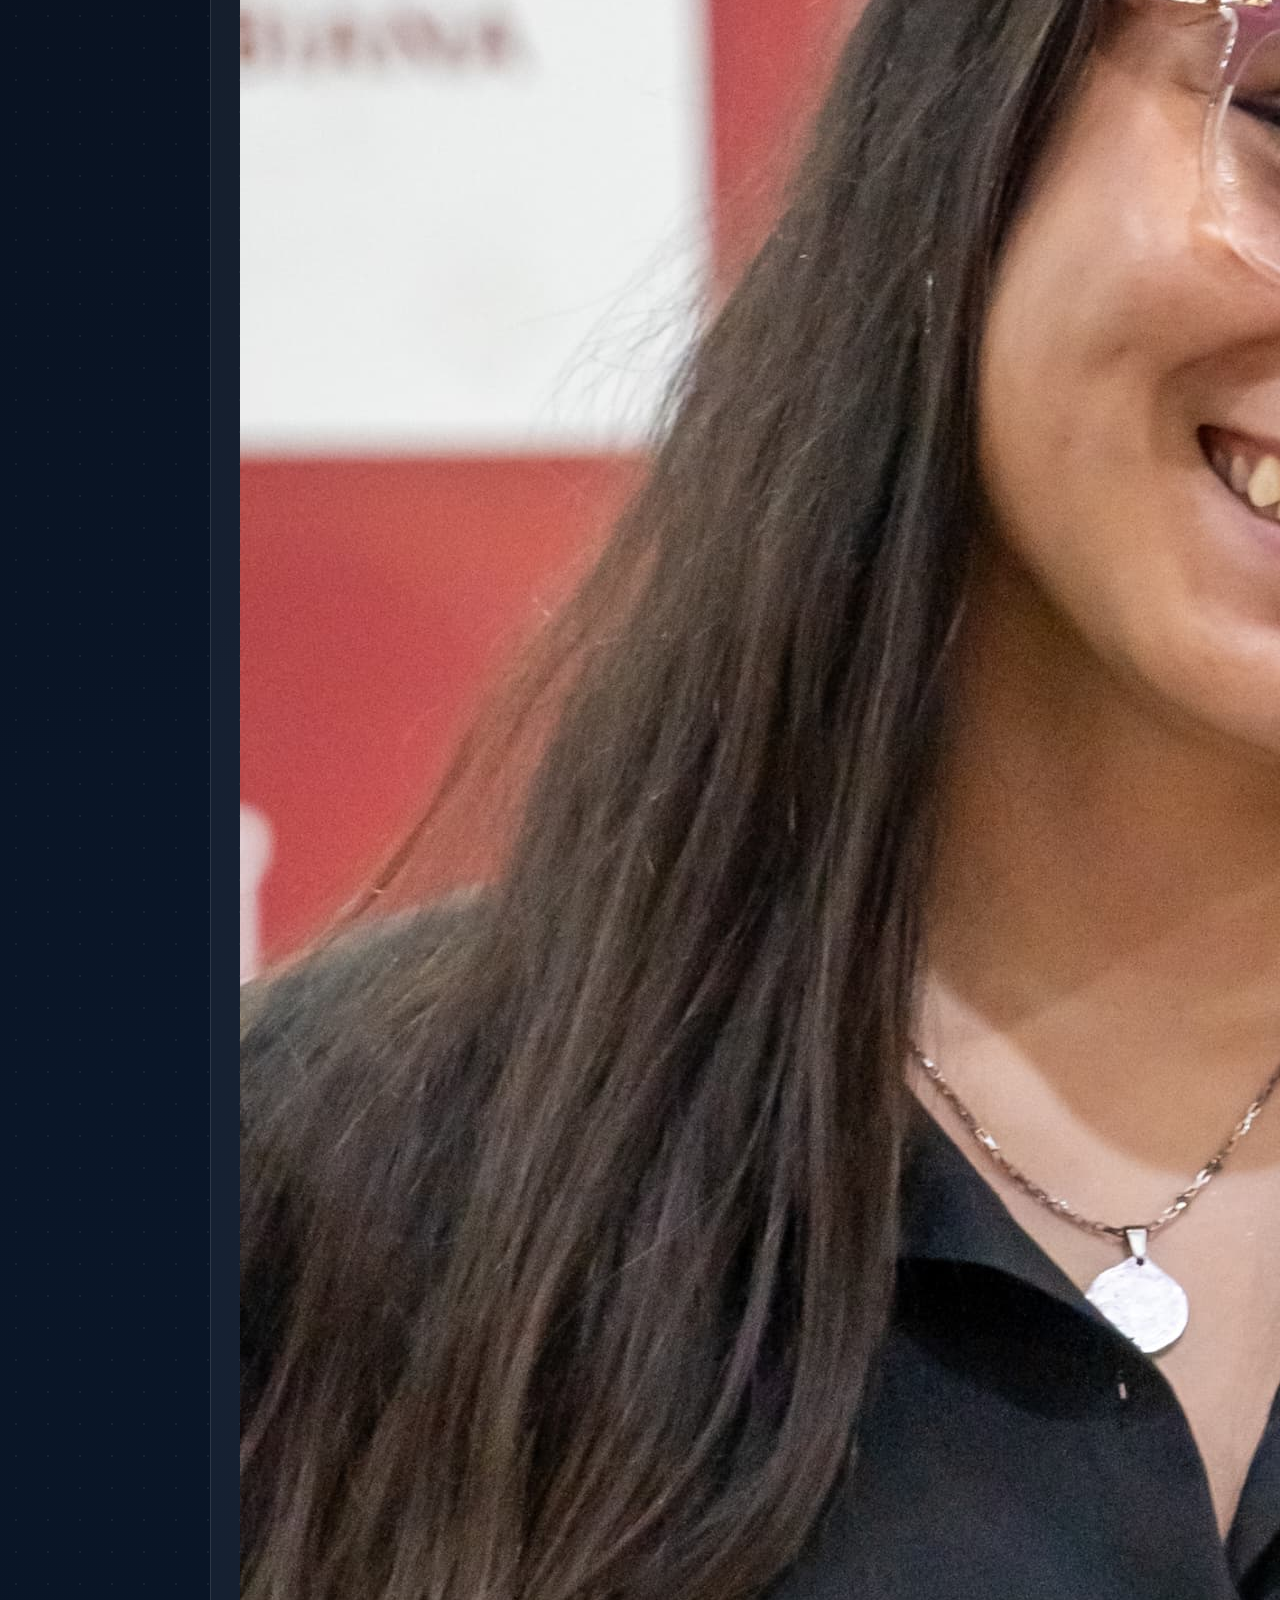
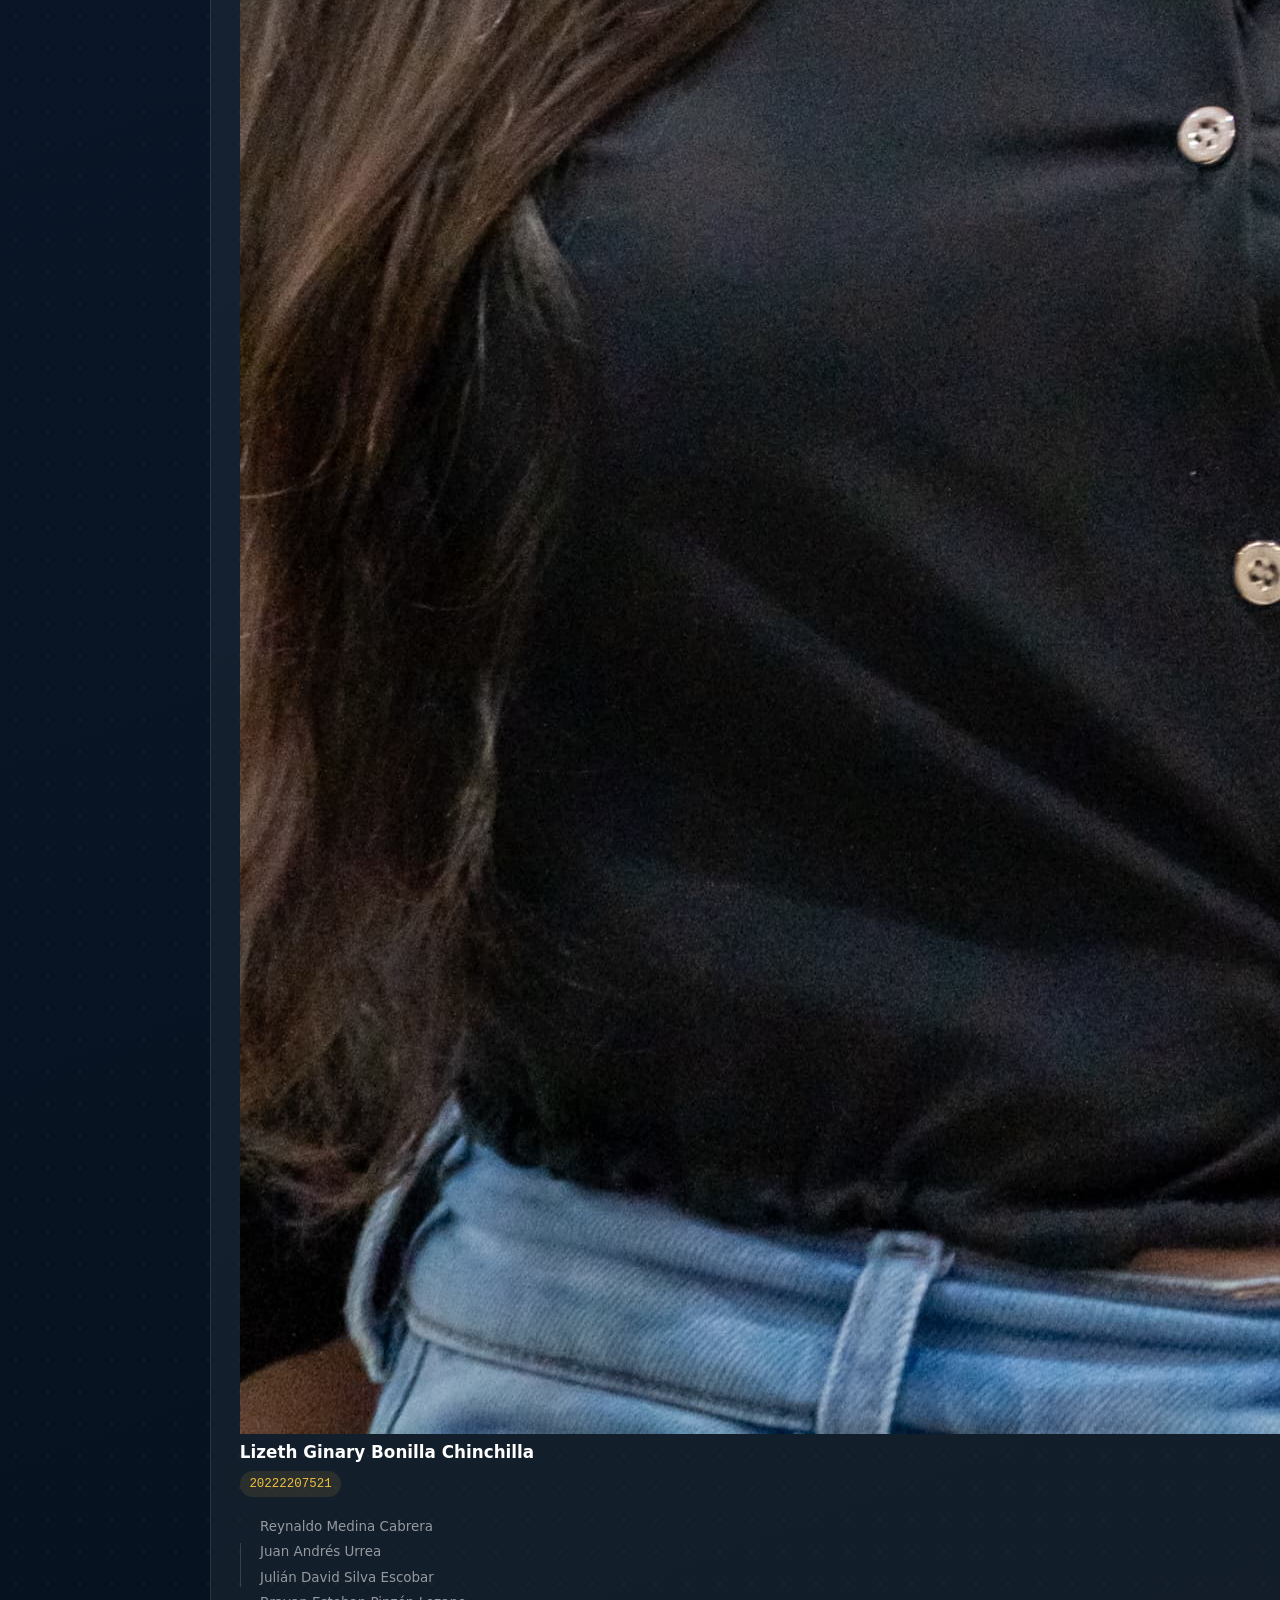
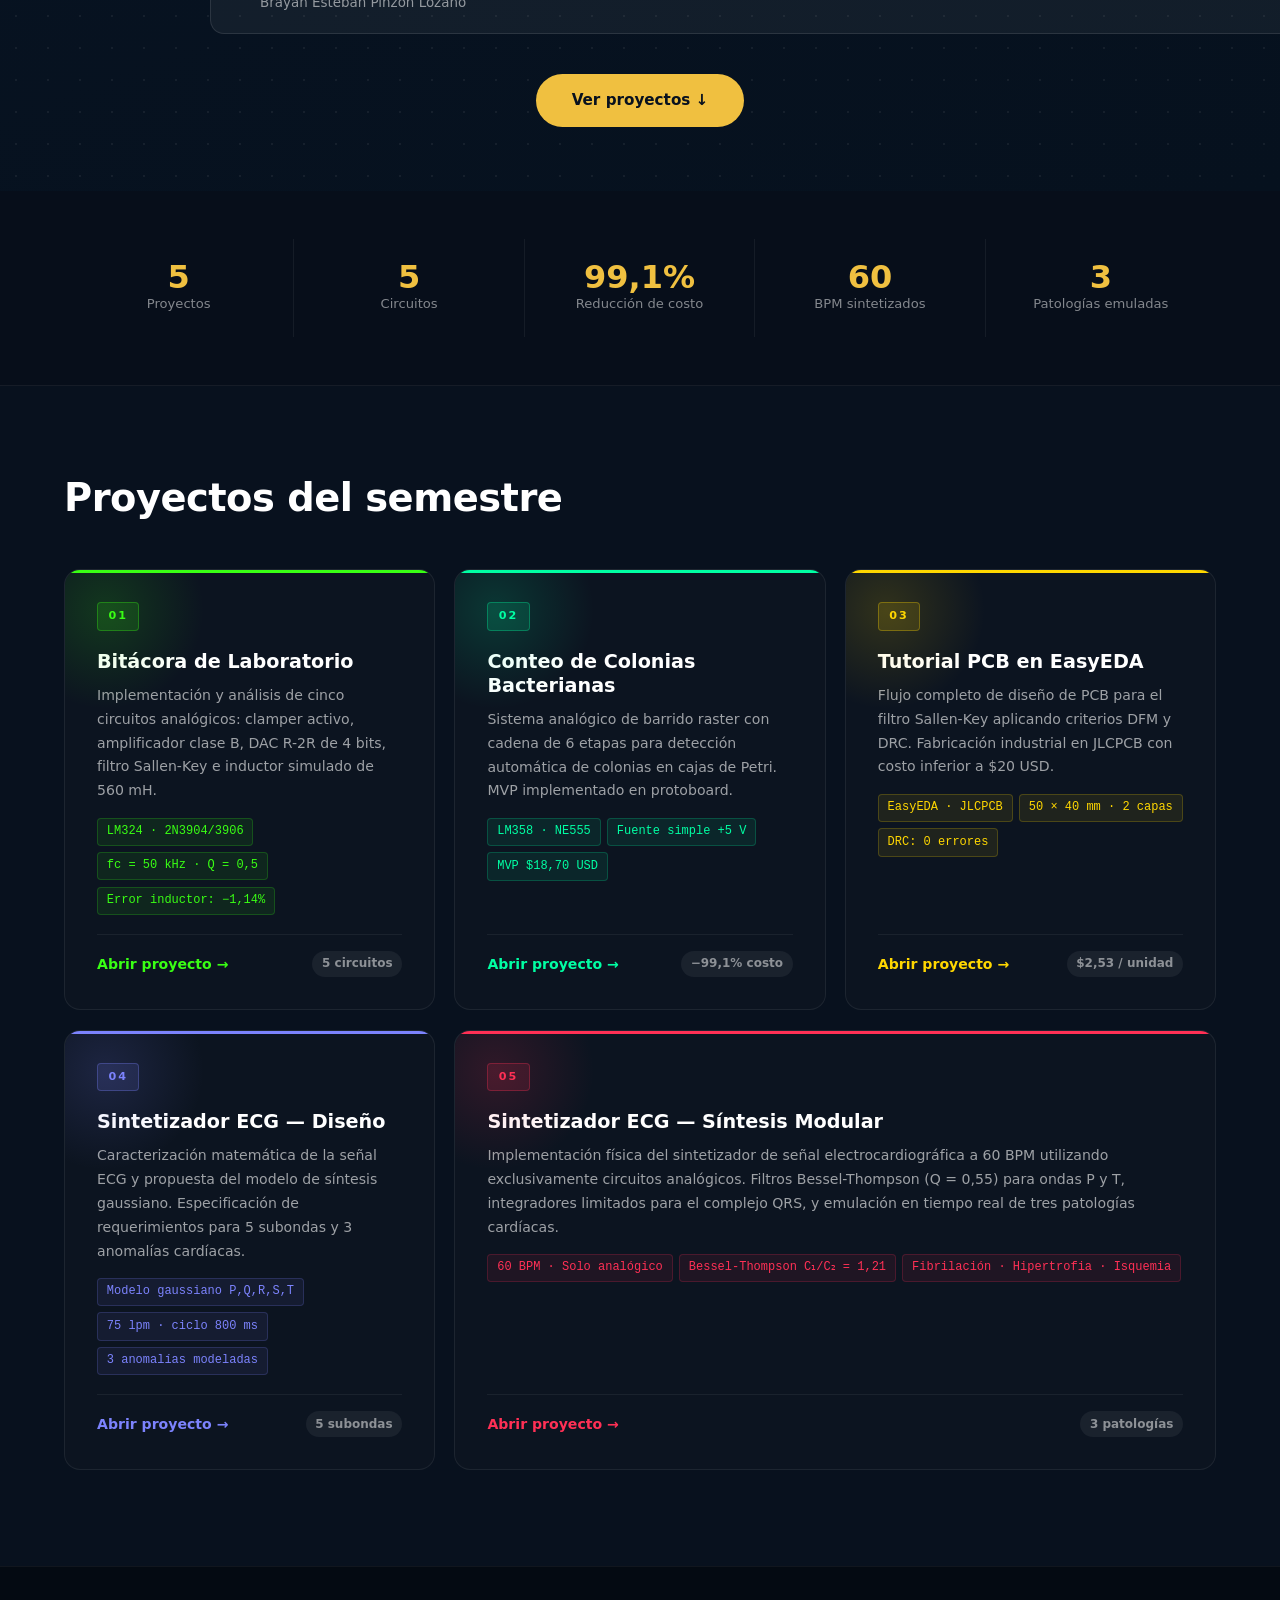
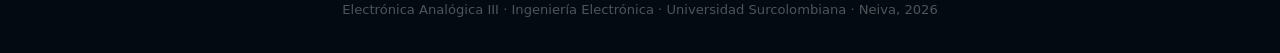
==== commit e5ee1dee: "Add files via upload" ====
--- a/index.html
+++ b/index.html
@@ -4,6 +4,7 @@
   <meta charset="UTF-8">
   <meta name="viewport" content="width=device-width, initial-scale=1.0">
   <title>Portafolio EA-III · Lizeth Bonilla · USCO 2026</title>
+  <link rel="icon" type="image/png" href="Fotos/Logo.png">
   <link rel="stylesheet" href="style.css">
 </head>
 <body>
@@ -17,6 +18,7 @@
       <p class="hero-sub">Portafolio semestral de diseño, simulación e implementación de circuitos analógicos avanzados</p>
       <div class="hero-card">
         <div class="hc-main">
+          <img src="Fotos/foto_perfi.jpeg" alt="Lizeth Ginary Bonilla Chinchilla" class="profile-pic">
           <strong>Lizeth Ginary Bonilla Chinchilla</strong>
           <code>20222207521</code>
         </div>
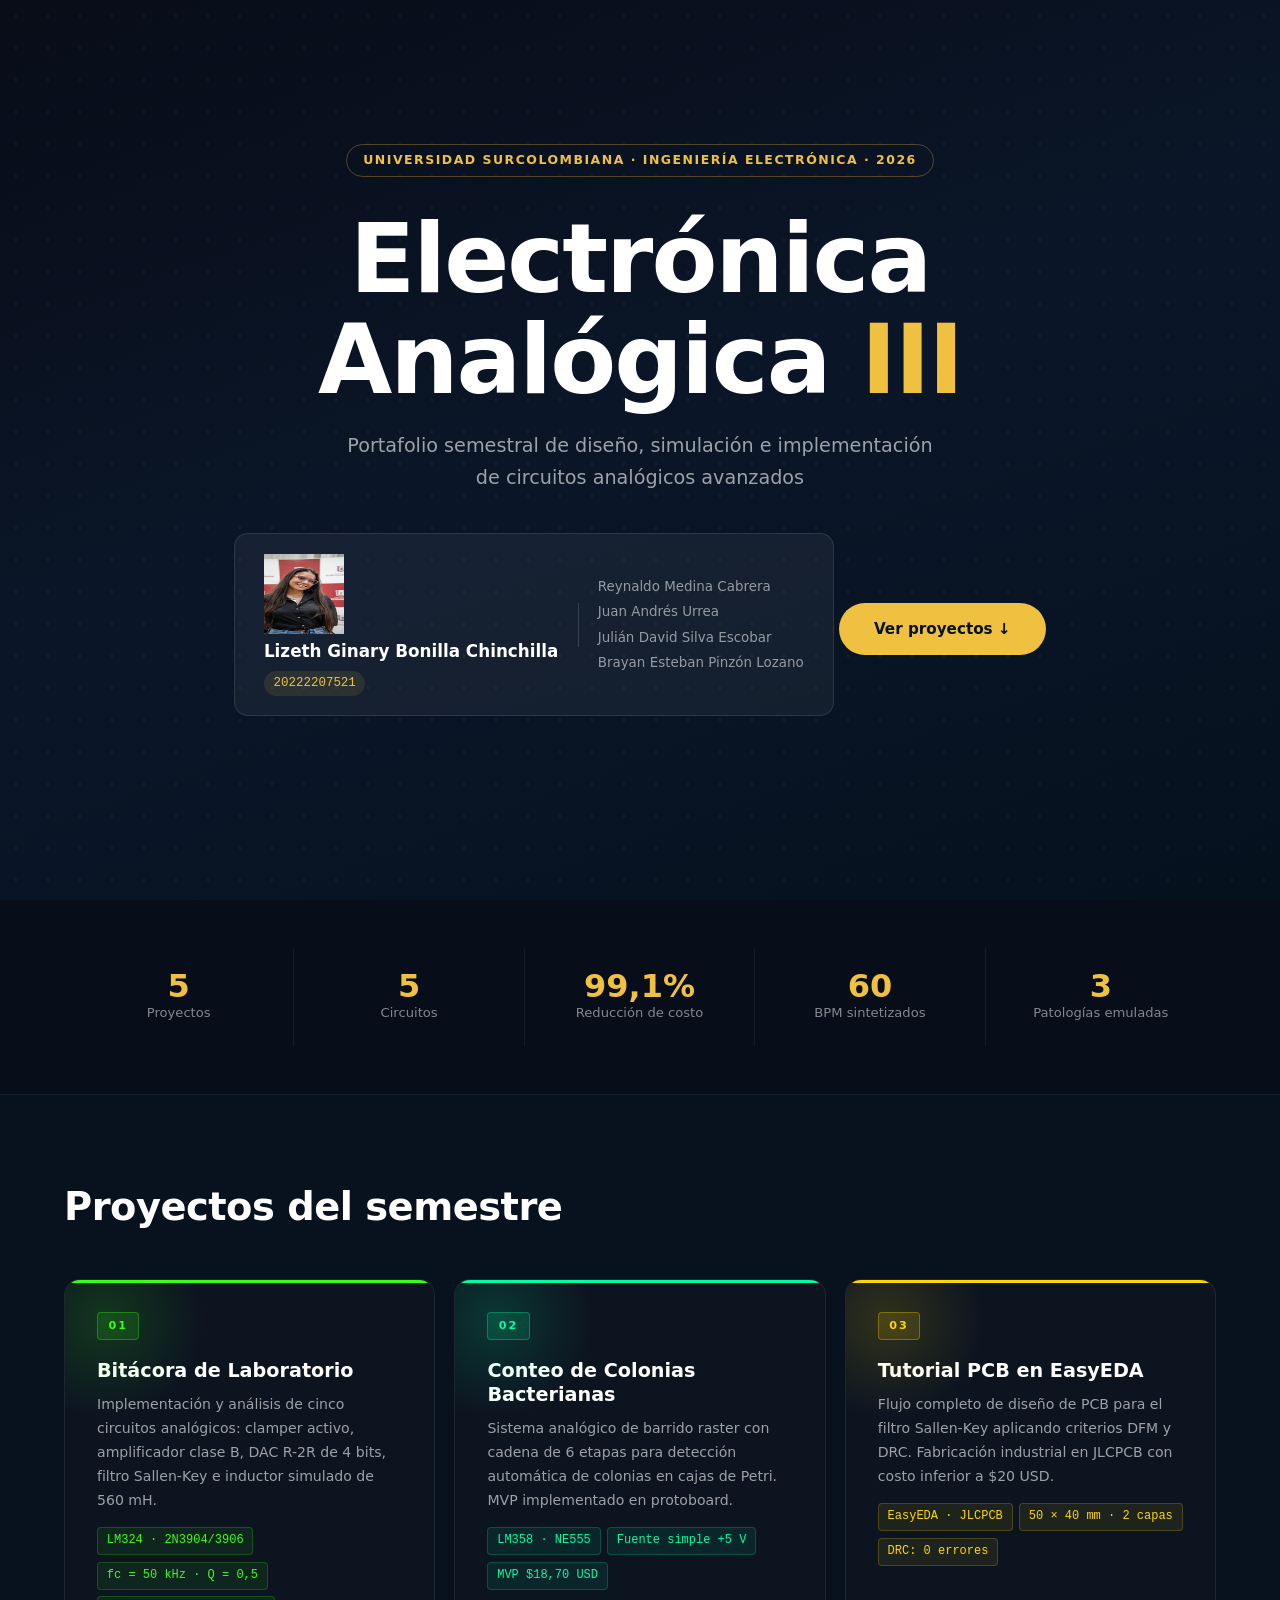
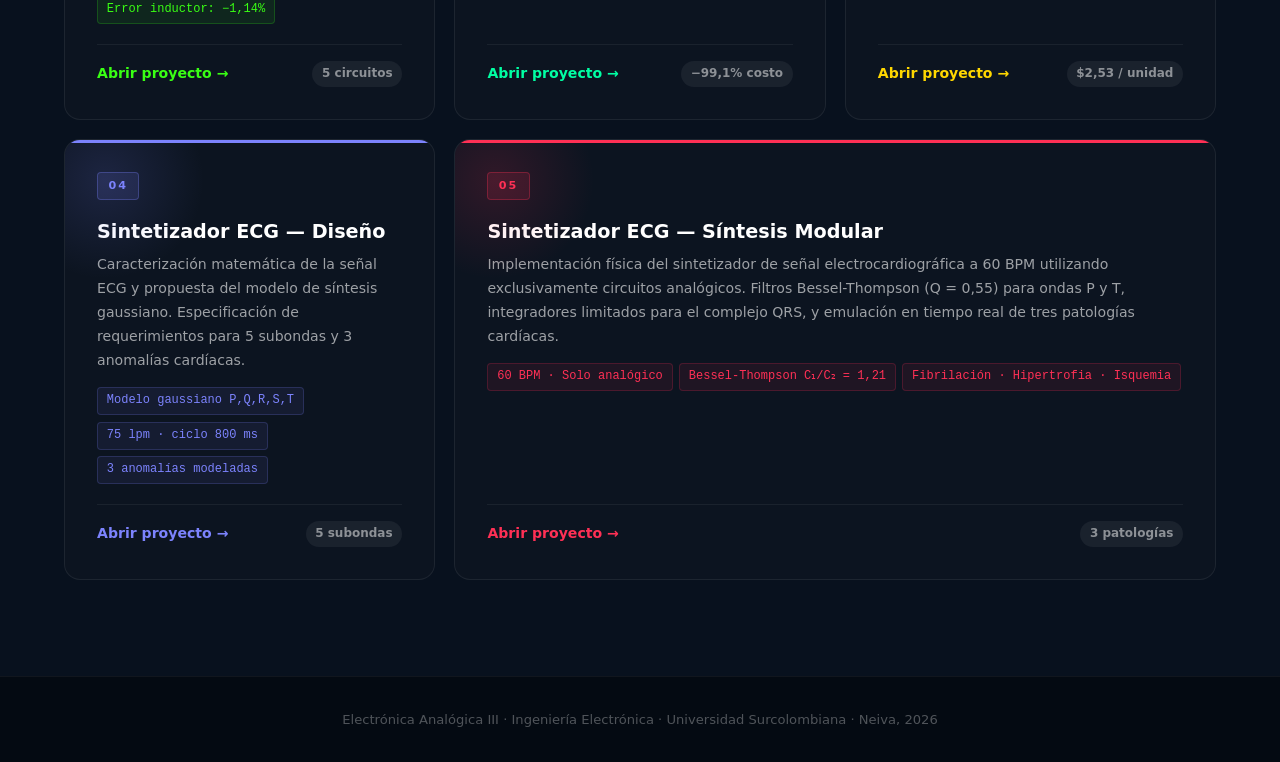
==== commit 195279f2: "Update index.html" ====
--- a/index.html
+++ b/index.html
@@ -18,7 +18,7 @@
       <p class="hero-sub">Portafolio semestral de diseño, simulación e implementación de circuitos analógicos avanzados</p>
       <div class="hero-card">
         <div class="hc-main">
-          <img src="Fotos/foto_perfi.jpeg" alt="Lizeth Ginary Bonilla Chinchilla" class="profile-pic">
+          <img src="Fotos/foto_perfi.jpeg" alt="Lizeth Ginary Bonilla Chinchilla" class="profile-pic" style="width:80px; height:80px;">
           <strong>Lizeth Ginary Bonilla Chinchilla</strong>
           <code>20222207521</code>
         </div>
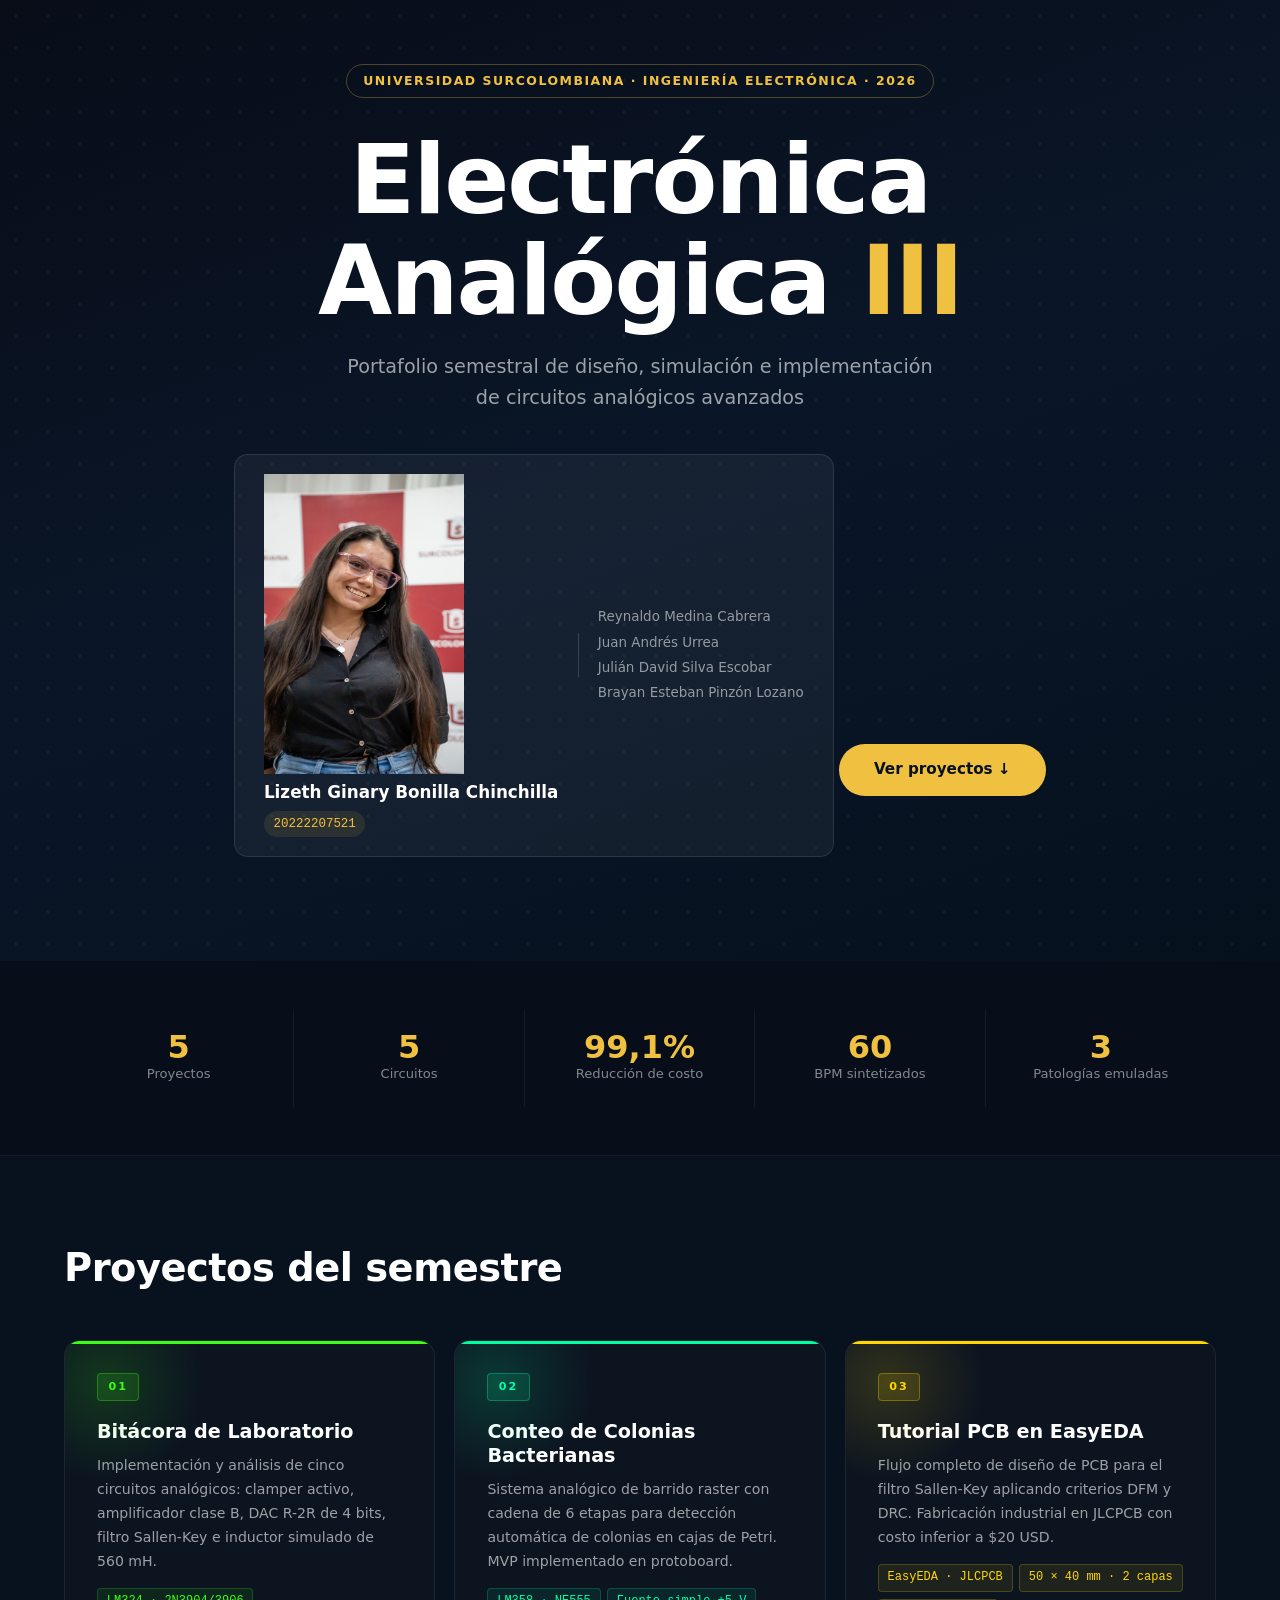
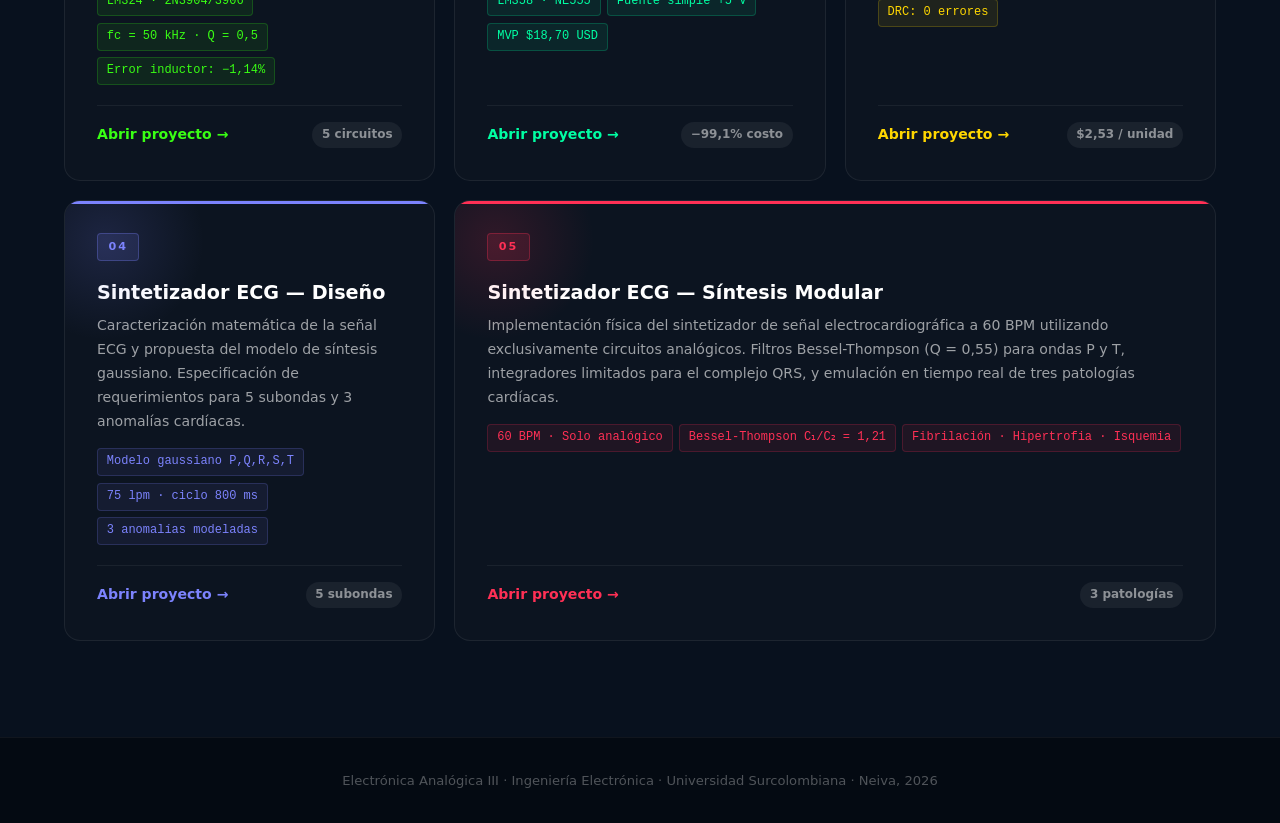
==== commit 5ff9818f: "Update index.html" ====
--- a/index.html
+++ b/index.html
@@ -18,7 +18,7 @@
       <p class="hero-sub">Portafolio semestral de diseño, simulación e implementación de circuitos analógicos avanzados</p>
       <div class="hero-card">
         <div class="hc-main">
-          <img src="Fotos/foto_perfi.jpeg" alt="Lizeth Ginary Bonilla Chinchilla" class="profile-pic" style="width:80px; height:80px;">
+          <img src="Fotos/foto_perfi.jpeg" alt="Lizeth Ginary Bonilla Chinchilla" class="profile-pic" style="width:200px; height:300px;">
           <strong>Lizeth Ginary Bonilla Chinchilla</strong>
           <code>20222207521</code>
         </div>
